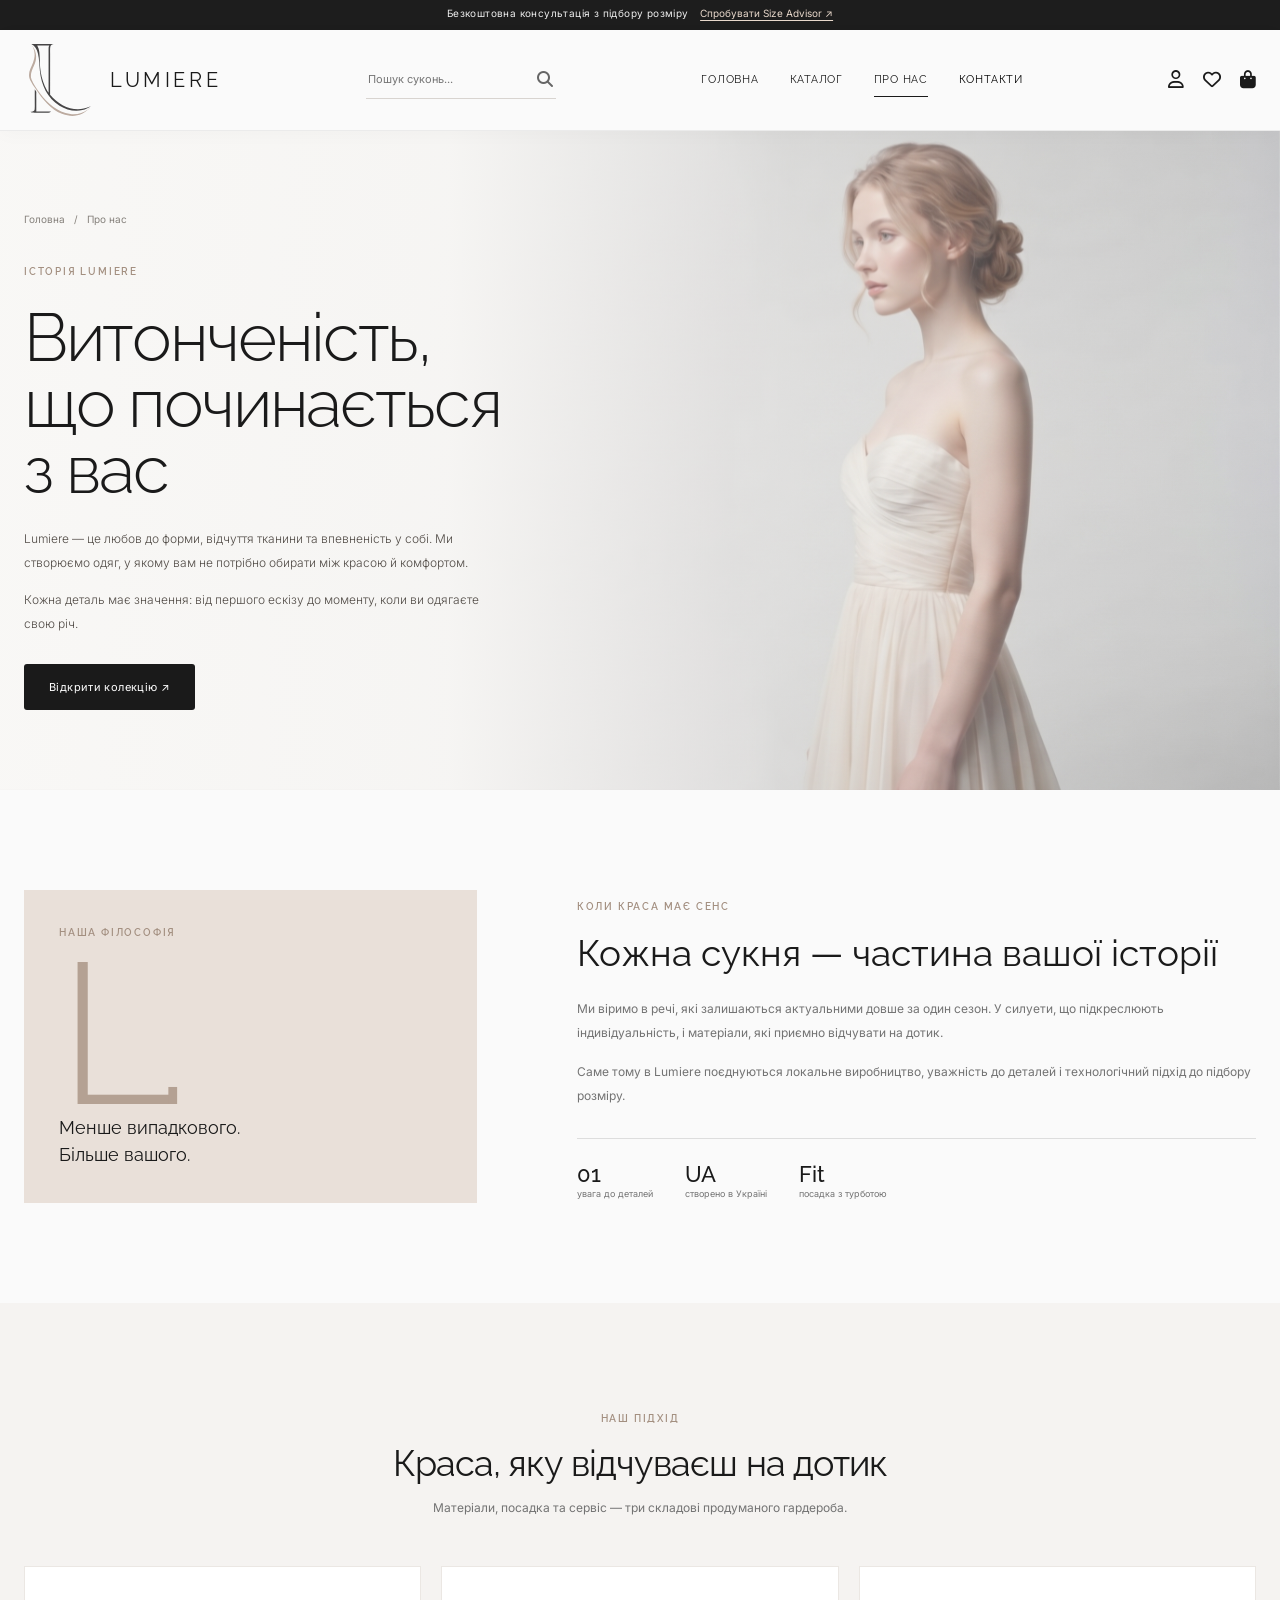
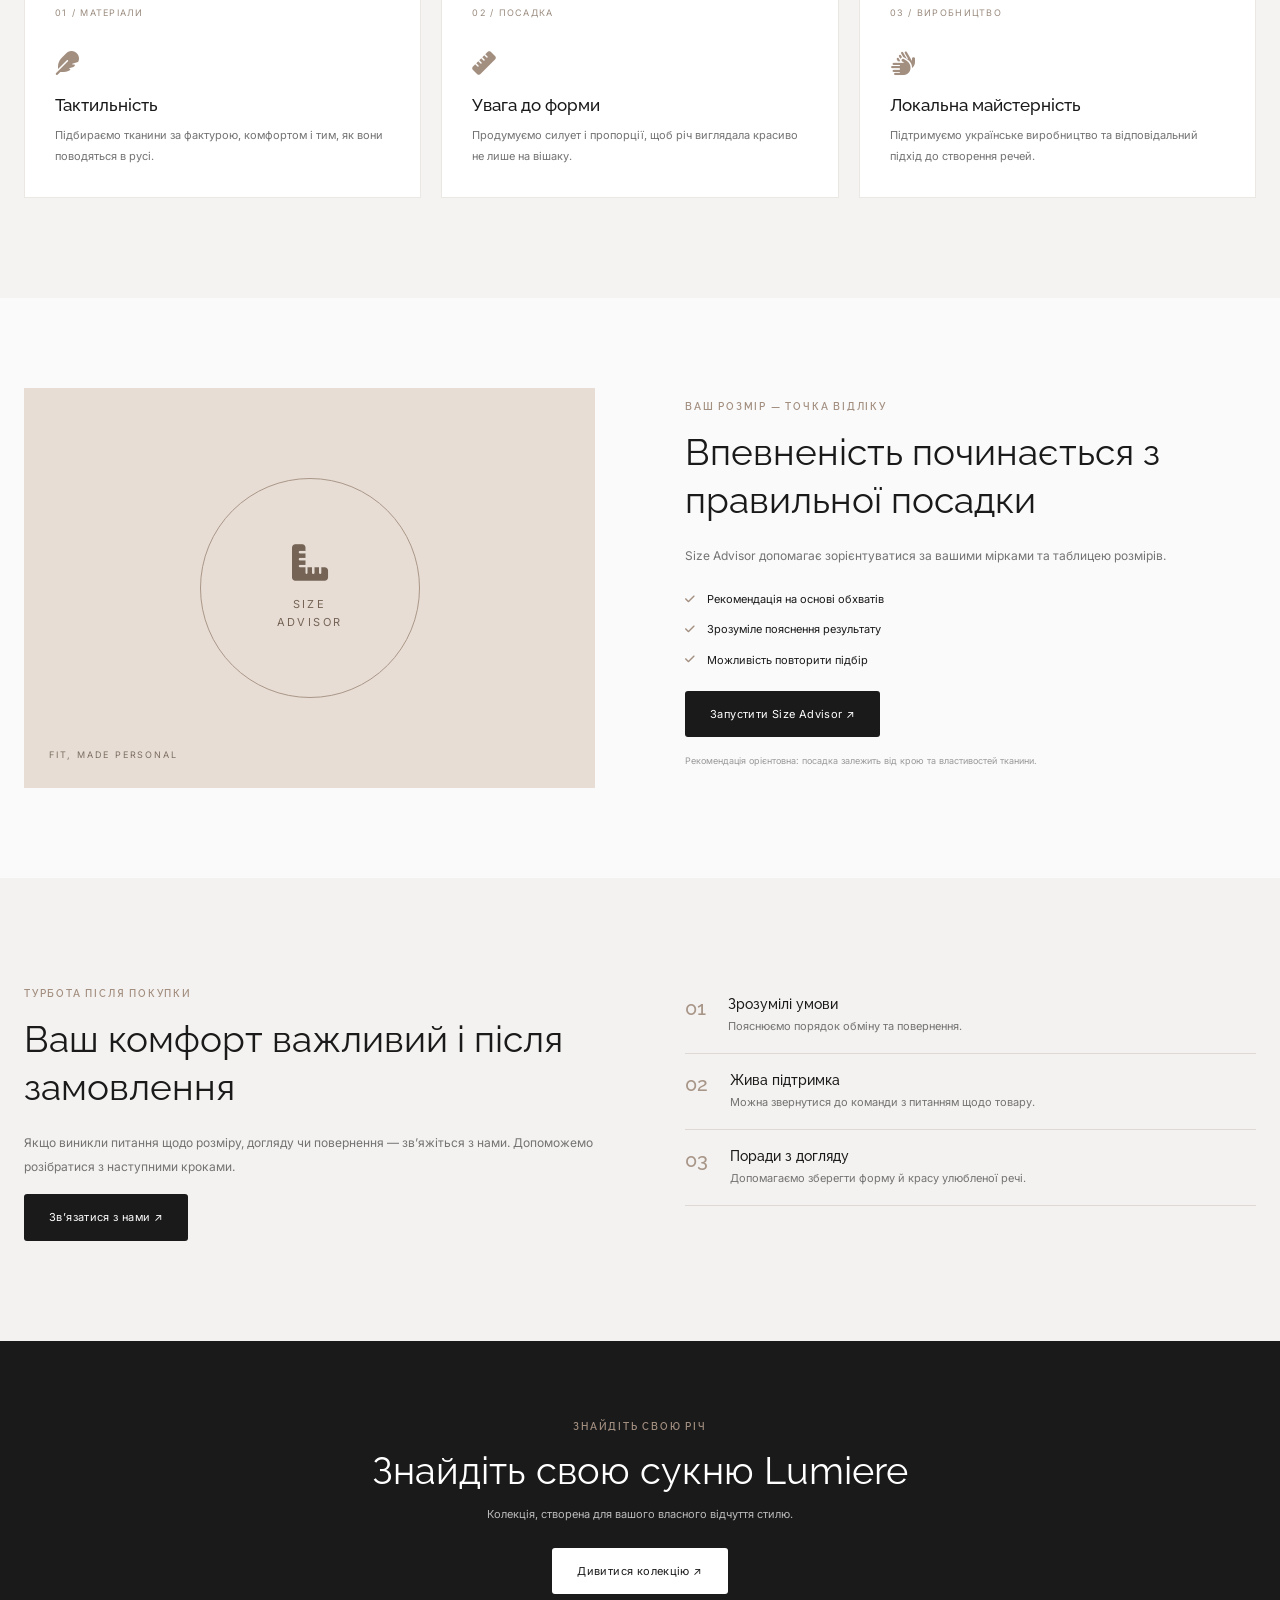
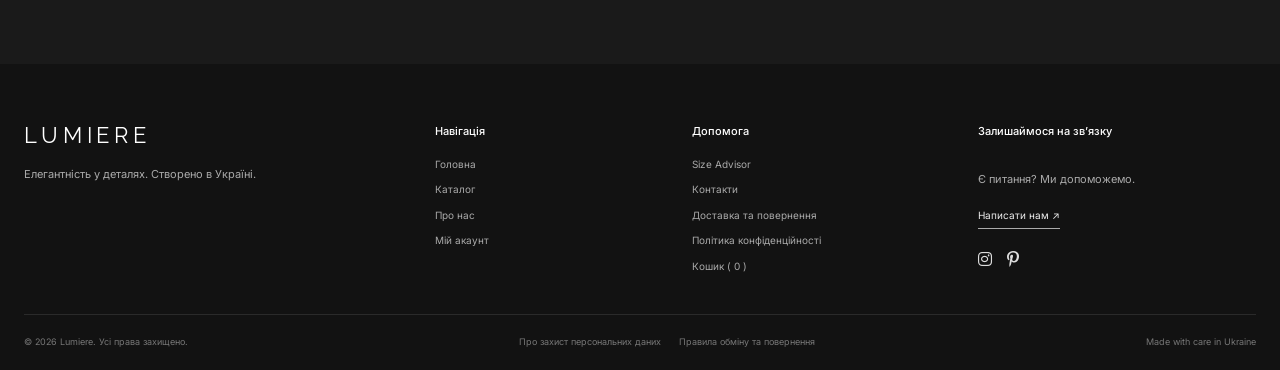
==== about.html @ 6ca43fa6 "feat: add Lumiere website structure and assets" ====
<!DOCTYPE html>

<html lang="uk">
<head>
<meta charset="utf-8"/>
<meta content="width=device-width, initial-scale=1" name="viewport"/>
<meta content="Lumiere — український бренд одягу з персональним підбором розміру" name="description"/>
<title>
   Про нас — Lumiere
  </title>
<link href="https://fonts.googleapis.com" rel="preconnect"/>
<link crossorigin="" href="https://fonts.gstatic.com" rel="preconnect"/>
<link href="https://fonts.googleapis.com/css2?family=Inter:wght@300;400;500;600&amp;family=Montserrat:wght@300;400&amp;family=Raleway:wght@300;400;500;600;700&amp;display=swap" media="print" onload="this.media='all'" rel="stylesheet"/><noscript><link href="https://fonts.googleapis.com/css2?family=Inter:wght@300;400;500;600&amp;family=Montserrat:wght@300;400&amp;family=Raleway:wght@300;400;500;600;700&amp;display=swap" rel="stylesheet"/></noscript>
<link href="https://cdnjs.cloudflare.com/ajax/libs/font-awesome/6.6.0/css/all.min.css" media="print" onload="this.media='all'" rel="stylesheet"/><noscript><link href="https://cdnjs.cloudflare.com/ajax/libs/font-awesome/6.6.0/css/all.min.css" rel="stylesheet"/></noscript>
<link href="css/style.css" rel="stylesheet"/>
<link href="css/tailwind-components.css" rel="stylesheet"/>
<script defer="" src="js/app.js">
</script>
</head>
<body>
<div class="announcement">
   Безкоштовна консультація з підбору розміру
   <button class="text-link" data-open="advisor">
    Спробувати Size Advisor ↗
   </button>
</div>
<header class="site-header">
<div class="header-container">
<button aria-expanded="false" aria-label="Відкрити меню" class="mobile-menu-toggle">
<i class="fa-solid fa-bars">
</i>
</button>
<a aria-label="Lumiere — головна" class="logo" href="index.html">
<img alt="Логотип Lumiere — літера L" class="logo-img" src="assets/icons/logo.svg"/>
<span class="logo-wordmark">
      LUMIERE
     </span>
</a>
<form class="header-search">
<input aria-label="Пошук товарів" id="site-search" placeholder="Пошук суконь..." type="search"/>
<button aria-label="Шукати">
<i class="fa-solid fa-magnifying-glass">
</i>
</button>
</form>
<nav class="main-nav">
<a class="nav-link" href="index.html">
      Головна
     </a>
<a class="nav-link" href="catalog.html">
      Каталог
     </a>
<a class="nav-link active" href="about.html">
      Про нас
     </a>
<button class="nav-link" data-open="contacts">
      Контакти
     </button>
</nav>
<div class="header-actions">
<a aria-label="Особистий кабінет" class="interactive-icon" href="account.html">
<i class="fa-regular fa-user">
</i>
</a>
<button aria-label="Обране" class="interactive-icon" data-open="favorites">
<i class="fa-regular fa-heart">
</i>
<span class="cart-badge favorites-badge is-hidden">
       0
      </span>
</button>
<button aria-label="Кошик" class="interactive-icon" data-open="cart">
<i class="fa-solid fa-bag-shopping">
</i>
<span class="cart-badge is-hidden" id="cart-badge">
       0
      </span>
</button>
</div>
</div>
</header>
<main>
<section class="about-hero">
<div class="container about-hero-grid">
<div class="about-hero-copy">
<div class="breadcrumbs">
<a href="index.html">
        Головна
       </a>
<span>
        /
       </span>
<span>
        Про нас
       </span>
</div>
<span class="section-tag">
       ІСТОРІЯ LUMIERE
      </span>
<h1>
       Витонченість,
       <br/>
       що починається
       <br/>
       з вас
      </h1>
<p>
       Lumiere — це любов до форми, відчуття тканини та впевненість у собі. Ми створюємо одяг, у якому вам не потрібно обирати між красою й комфортом.
      </p>
<p>
       Кожна деталь має значення: від першого ескізу до моменту, коли ви одягаєте свою річ.
      </p>
<a class="btn btn-dark" href="catalog.html">
       Відкрити колекцію ↗
      </a>
</div>
</div>
</section>
<section class="story-section section-pad">
<div class="container story-grid">
<div class="story-symbol">
<span class="section-tag">
       НАША ФІЛОСОФІЯ
      </span>
<div class="story-big-mark">
       L.
      </div>
<p>
       Менше випадкового.
       <br/>
       Більше вашого.
      </p>
</div>
<div class="story-copy">
<span class="section-tag">
       КОЛИ КРАСА МАЄ СЕНС
      </span>
<h2>
       Кожна сукня — частина вашої історії
      </h2>
<p>
       Ми віримо в речі, які залишаються актуальними довше за один сезон. У силуети, що підкреслюють індивідуальність, і матеріали, які приємно відчувати на дотик.
      </p>
<p>
       Саме тому в Lumiere поєднуються локальне виробництво, уважність до деталей і технологічний підхід до підбору розміру.
      </p>
<div class="story-stats">
<div>
<strong>
         01
        </strong>
<span>
         увага до деталей
        </span>
</div>
<div>
<strong>
         UA
        </strong>
<span>
         створено в Україні
        </span>
</div>
<div>
<strong>
         Fit
        </strong>
<span>
         посадка з турботою
        </span>
</div>
</div>
</div>
</div>
</section>
<section class="materials-section section-pad" id="materials">
<div class="container">
<div class="section-title-center">
<span class="section-tag">
       НАШ ПІДХІД
      </span>
<h2>
       Краса, яку відчуваєш на дотик
      </h2>
<p>
       Матеріали, посадка та сервіс — три складові продуманого гардероба.
      </p>
</div>
<div class="values-grid">
<article class="value-card">
<span class="value-index">
        01 / МАТЕРІАЛИ
       </span>
<i class="fa-solid fa-feather">
</i>
<h3>
        Тактильність
       </h3>
<p>
        Підбираємо тканини за фактурою, комфортом і тим, як вони поводяться в русі.
       </p>
</article>
<article class="value-card">
<span class="value-index">
        02 / ПОСАДКА
       </span>
<i class="fa-solid fa-ruler">
</i>
<h3>
        Увага до форми
       </h3>
<p>
        Продумуємо силует і пропорції, щоб річ виглядала красиво не лише на вішаку.
       </p>
</article>
<article class="value-card">
<span class="value-index">
        03 / ВИРОБНИЦТВО
       </span>
<i class="fa-solid fa-hands">
</i>
<h3>
        Локальна майстерність
       </h3>
<p>
        Підтримуємо українське виробництво та відповідальний підхід до створення речей.
       </p>
</article>
</div>
</div>
</section>
<section class="size-story-section">
<div class="container size-story-grid">
<div class="size-story-visual">
<div class="size-visual-circle">
<i class="fa-solid fa-ruler-combined">
</i>
<span>
        SIZE
        <br/>
        ADVISOR
       </span>
</div>
<span class="visual-caption">
       FIT, MADE PERSONAL
      </span>
</div>
<div class="size-story-copy">
<span class="section-tag">
       ВАШ РОЗМІР — ТОЧКА ВІДЛІКУ
      </span>
<h2>
       Впевненість починається з правильної посадки
      </h2>
<p>
       Size Advisor допомагає зорієнтуватися за вашими мірками та таблицею розмірів.
      </p>
<ul class="check-list">
<li>
<i class="fa-solid fa-check">
</i>
        Рекомендація на основі обхватів
       </li>
<li>
<i class="fa-solid fa-check">
</i>
        Зрозуміле пояснення результату
       </li>
<li>
<i class="fa-solid fa-check">
</i>
        Можливість повторити підбір
       </li>
</ul>
<button class="btn btn-dark" data-open="advisor">
       Запустити Size Advisor ↗
      </button>
<p class="fine-print">
       Рекомендація орієнтовна: посадка залежить від крою та властивостей тканини.
      </p>
</div>
</div>
</section>
<section class="care-section section-pad" id="care">
<div class="container care-grid">
<div>
<span class="section-tag">
       ТУРБОТА ПІСЛЯ ПОКУПКИ
      </span>
<h2>
       Ваш комфорт важливий і після замовлення
      </h2>
<p>
       Якщо виникли питання щодо розміру, догляду чи повернення — зв’яжіться з нами. Допоможемо розібратися з наступними кроками.
      </p>
<button class="btn btn-dark" data-open="contacts">
       Зв’язатися з нами ↗
      </button>
</div>
<div class="care-points">
<article>
<span>
        01
       </span>
<div>
<h3>
         Зрозумілі умови
        </h3>
<p>
         Пояснюємо порядок обміну та повернення.
        </p>
</div>
</article>
<article>
<span>
        02
       </span>
<div>
<h3>
         Жива підтримка
        </h3>
<p>
         Можна звернутися до команди з питанням щодо товару.
        </p>
</div>
</article>
<article>
<span>
        03
       </span>
<div>
<h3>
         Поради з догляду
        </h3>
<p>
         Допомагаємо зберегти форму й красу улюбленої речі.
        </p>
</div>
</article>
</div>
</div>
</section>
<section class="about-cta">
<div class="container">
<span class="section-tag">
      ЗНАЙДІТЬ СВОЮ РІЧ
     </span>
<h2>
      Знайдіть свою сукню Lumiere
     </h2>
<p>
      Колекція, створена для вашого власного відчуття стилю.
     </p>
<a class="btn btn-light" href="catalog.html">
      Дивитися колекцію ↗
     </a>
</div>
</section>
</main>
<footer class="site-footer">
<div class="container">
<div class="footer-main-row">
<div class="footer-brand">
<a class="footer-logo" href="index.html">
       LUMIERE
      </a>
<p>
       Елегантність у деталях. Створено в Україні.
      </p>
</div>
<div class="footer-links">
<h3>
       Навігація
      </h3>
<a href="index.html">
       Головна
      </a>
<a href="catalog.html">
       Каталог
      </a>
<a href="about.html">
       Про нас
      </a>
<a href="account.html">
       Мій акаунт
      </a>
</div>
<div class="footer-links">
<h3>
       Допомога
      </h3>
<button data-open="advisor">
       Size Advisor
      </button>
<button data-open="contacts">
       Контакти
      </button>
<a href="https://dp.dpss.gov.ua/news/osnovni-pravila-shchodo-obminu-tovaru-ta-povernennya-groshej" rel="noopener noreferrer" target="_blank">
       Доставка та повернення
      </a>
<a href="https://zakon.rada.gov.ua/laws/term/13397" rel="noopener noreferrer" target="_blank">Політика конфіденційності</a>
<button data-open="cart">
       Кошик (
       <span class="footer-cart-count">
        0
       </span>
       )
      </button>
</div>
<div class="footer-contact">
<h3>
       Залишаймося на зв’язку
      </h3>
<p>
       Є питання? Ми допоможемо.
      </p>
<button class="footer-contact-link" data-open="contacts">
       Написати нам ↗
      </button>
<div class="social-links">
<a aria-label="Instagram @vergenth (відкриється в новій вкладці)" href="https://www.instagram.com/vergenth/" rel="noopener noreferrer" target="_blank">
<i class="fa-brands fa-instagram">
</i>
</a>
<a aria-label="Відкрити Pinterest у новій вкладці" href="https://www.pinterest.com/" rel="noopener noreferrer" target="_blank">
<i class="fa-brands fa-pinterest-p">
</i>
</a>
</div>
</div>
</div>
<div class="footer-bottom">
<span>
      © 2026 Lumiere. Усі права захищено.
     </span>
<div>
<a href="https://zakon.rada.gov.ua/laws/term/13397" rel="noopener noreferrer" target="_blank">Про захист персональних даних</a>
<a href="https://dp.dpss.gov.ua/news/osnovni-pravila-shchodo-obminu-tovaru-ta-povernennya-groshej" rel="noopener noreferrer" target="_blank">Правила обміну та повернення</a>
</div>
<span>
      Made with care in Ukraine
     </span>
</div>
</div>
</footer>
<div id="app-modal-root">
</div>
<div aria-atomic="true" aria-live="polite" class="toast-region">
</div>
</body>
</html>
---- css/style.css ----
/* Lumiere — збережена нейтральна палітра та шрифти Inter / Raleway / Montserrat */
:root {
  --bg:#FAFAFA;
  --beige:#E6DCD3;
  --footer:#121212;
  --white:#fff;
  --ink:#1A1A1A;
  --muted:#737373;
  --accent:#A38F80;
  --border:#EAEAEA;
  --heading:'Raleway',sans-serif;
  --body:'Inter',sans-serif;
  --max:1240px;
  --radius:8px;
  --ease:all .32s cubic-bezier(.2,.7,.2,1);
  --shadow:0 18px 50px rgba(0,0,0,.07)
}

* {
  box-sizing:border-box;
  margin:0;
  padding:0
}
html {
  scroll-behavior:smooth;
  scroll-padding-top:120px
}
body {
  font-family:var(--body);
  background:var(--bg);
  color:var(--ink);
  line-height:1.65;
  -webkit-font-smoothing:antialiased;
  overflow-x:hidden
}
body.modal-open {
  overflow:hidden
}
img {
  max-width:100%;
  display:block
}
a {
  color:inherit;
  text-decoration:none;
  transition:var(--ease)
}
button,input,textarea,select {
  font:inherit
}
button {
  cursor:pointer
}
button:focus-visible,a:focus-visible,input:focus-visible,select:focus-visible {
  outline:2px solid var(--accent);
  outline-offset:3px
}
ul {
  list-style:none
}
.container {
  width:min(100% - 48px,var(--max));
  margin-inline:auto
}
.is-hidden {
  display:none!important
}
.sr-only {
  position:absolute;
  width:1px;
  height:1px;
  padding:0;
  margin:-1px;
  overflow:hidden;
  clip:rect(0,0,0,0);
  white-space:nowrap;
  border:0
}
.announcement {
  min-height:30px;
  background:#1d1d1d;
  color:#eee;
  text-align:center;
  padding:5px 16px;
  font-size:10px;
  letter-spacing:.04em
}
.text-link {
  border:0;
  background:none;
  color:inherit;
  text-decoration:underline;
  text-underline-offset:3px;
  font-size:inherit
}
.announcement .text-link {
  color:#e8d8cb;
  margin-left:8px
}
.site-header {
  position:sticky;
  top:0;
  z-index:1000;
  background:rgba(250,250,250,.96);
  backdrop-filter:blur(14px);
  border-bottom:1px solid rgba(0,0,0,.06);
  box-shadow:0 4px 18px rgba(0,0,0,.025)
}
.header-container {
  width:min(100% - 48px,var(--max));
  min-height:100px;
  margin:auto;
  display:flex;
  align-items:center;
  justify-content:space-between;
  gap:24px
}
.logo {
  display:flex;
  align-items:center;
  gap:9px;
  flex-shrink:0
}
.logo-img {
  width:auto;
  height:68px;
  max-width:100px;
  object-fit:contain
}
.logo-wordmark {
  font:500 20px/1 var(--heading);
  letter-spacing:.22em
}
.header-search {
  position:relative;
  display:flex;
  align-items:center;
  width:190px;
  border-bottom:1px solid #d8d4d0
}
.header-search input {
  width:100%;
  border:0;
  background:transparent;
  padding:9px 28px 9px 2px;
  font-size:11px;
  outline:none
}
.header-search button {
  position:absolute;
  right:3px;
  border:0;
  background:none;
  color:#666
}
.main-nav {
  display:flex;
  align-items:center;
  gap:clamp(15px,2.4vw,34px)
}
.nav-link {
  position:relative;
  background:none;
  border:0;
  font-size:11px;
  letter-spacing:.07em;
  text-transform:uppercase;
  white-space:nowrap
}
.nav-link:after {
  content:'';
  position:absolute;
  left:0;
  bottom:-8px;
  width:0;
  height:1px;
  background:var(--ink);
  transition:var(--ease)
}
.nav-link:hover:after,.nav-link.active:after {
  width:100%
}
.header-actions {
  display:flex;
  align-items:center;
  gap:19px
}
.interactive-icon {
  position:relative;
  border:0;
  background:none;
  color:var(--ink);
  font-size:18px;
  transition:var(--ease)
}
.interactive-icon:hover {
  transform:translateY(-2px);
  color:var(--accent)
}
.active-icon {
  color:var(--accent)
}
.cart-badge {
  position:absolute;
  top:-8px;
  right:-10px;
  width:17px;
  height:17px;
  border-radius:50%;
  background:var(--accent);
  color:white;
  display:grid;
  place-items:center;
  font-size:9px;
  font-weight:600
}
.mobile-menu-toggle {
  display:none;
  border:0;
  background:none;
  font-size:20px
}
.btn {
  min-height:46px;
  display:inline-flex;
  align-items:center;
  justify-content:center;
  gap:14px;
  padding:13px 24px;
  border:1px solid transparent;
  border-radius:3px;
  font-size:11px;
  letter-spacing:.035em;
  transition:var(--ease)
}
.btn-dark {
  background:var(--ink);
  color:#fff
}
.btn-dark:hover {
  background:#393330;
  transform:translateY(-2px);
  box-shadow:0 8px 22px #00000016
}
.btn-outline {
  border-color:#aaa;
  background:transparent
}
.btn-outline:hover {
  background:var(--ink);
  color:white;
  border-color:var(--ink)
}
.btn-light {
  background:#fff;
  color:var(--ink)
}
.btn-quiet {
  background:transparent;
  border-color:transparent;
  text-decoration:underline;
  text-underline-offset:5px;
  padding-inline:10px
}
.btn-block {
  width:100%;
  margin-top:14px
}
.section-pad {
  padding:100px 0
}
.section-tag {
  display:inline-block;
  color:var(--accent);
  font-size:10px;
  font-weight:600;
  letter-spacing:.18em;
  text-transform:uppercase;
  margin-bottom:13px
}
.eyebrow {
  font-size:10px;
  letter-spacing:.22em;
  color:#806f62
}
.hero-section {
  position:relative;
  min-height:630px;
  display:flex;
  align-items:center;
  background:#e9e4df url('../assets/images/hero-model.jpg') right center/cover no-repeat
}
.hero-section:before {
  content:'';
  position:absolute;
  inset:0;
  background:linear-gradient(90deg,rgba(250,250,250,.97) 0%,rgba(250,250,250,.83) 34%,rgba(250,250,250,.15) 68%,transparent 100%)
}
.hero-container {
  position:relative;
  display:flex;
  align-items:center;
  min-height:630px
}
.hero-content {
  max-width:560px;
  padding:64px 0
}
.hero-title {
  font:300 clamp(38px,4.2vw,58px)/1.12 var(--heading);
  letter-spacing:-.035em;
  margin:18px 0 23px
}
.hero-desc {
  max-width:440px;
  color:#696969;
  font-size:13px;
  line-height:1.9;
  margin-bottom:30px
}
.hero-actions {
  display:flex;
  align-items:center;
  gap:14px;
  flex-wrap:wrap
}
.hero-note {
  display:flex;
  align-items:center;
  gap:12px;
  margin-top:55px;
  color:#777;
  font-size:9px;
  letter-spacing:.1em;
  text-transform:uppercase
}
.note-line {
  width:38px;
  height:1px;
  background:var(--accent)
}
.hero-pagination {
  position:absolute;
  right:28px;
  bottom:35px;
  display:flex;
  gap:9px
}
.hero-dot {
  width:7px;
  height:7px;
  border:0;
  border-radius:100%;
  background:#a6a09b
}
.hero-dot.is-active {
  width:25px;
  border-radius:8px;
  background:var(--ink)
}
.advisor-banner {
  padding:34px 0;
  background:var(--beige)
}
.advisor-container {
  display:flex;
  align-items:center;
  justify-content:space-between;
  gap:25px
}
.advisor-mark {
  display:flex;
  align-items:center;
  gap:22px
}
.advisor-mark-icon {
  width:56px;
  height:56px;
  border:1px solid #b6a79b;
  border-radius:50%;
  display:grid;
  place-items:center;
  font-size:20px
}
.advisor-mark h2 {
  font:500 24px var(--heading);
  margin-bottom:4px
}
.advisor-mark p {
  font-size:12px;
  color:#68615b
}
.section-title-center {
  text-align:center;
  margin:0 auto 48px;
  max-width:620px
}
.section-title-center h2,.catalog-header h2 {
  font:400 clamp(27px,3vw,36px)/1.25 var(--heading);
  letter-spacing:-.025em
}
.section-title-center p,.catalog-header p {
  color:var(--muted);
  font-size:12px;
  margin-top:12px
}
.features-section {
  padding-top:105px
}
.features-grid {
  display:grid;
  grid-template-columns:repeat(4,1fr);
  gap:20px
}
.feature-card {
  position:relative;
  min-height:290px;
  padding:35px 25px 28px;
  text-align:center;
  background:#fff;
  border:1px solid #f0eeec;
  transition:var(--ease);
  overflow:hidden
}
.feature-card:before {
  content:'';
  position:absolute;
  inset:auto 0 0;
  height:3px;
  background:var(--accent);
  transform:scaleX(0);
  transform-origin:left;
  transition:var(--ease)
}
.feature-card:hover,.feature-card:focus-within,.feature-card:focus {
  transform:translateY(-8px);
  box-shadow:var(--shadow);
  border-color:#e4d9d0
}
.feature-card:hover:before,.feature-card:focus:before {
  transform:scaleX(1)
}
.feature-number {
  position:absolute;
  top:15px;
  right:17px;
  font-size:9px;
  letter-spacing:.1em;
  color:#b7aaa0
}
.feature-icon {
  width:60px;
  height:60px;
  margin:0 auto 20px;
  display:grid;
  place-items:center
}
.feature-icon img {
  max-height:55px;
  max-width:55px;
  object-fit:contain;
  filter:grayscale(1);
  transition:var(--ease)
}
.feature-card:hover .feature-icon img {
  filter:none;
  transform:scale(1.12) rotate(-4deg)
}
.feature-card h3 {
  font:600 14px var(--heading);
  margin-bottom:11px
}
.feature-card p {
  font-size:11px;
  line-height:1.8;
  color:var(--muted);
  min-height:60px
}
.feature-more {
  display:inline-block;
  margin-top:14px;
  background:none;
  border:0;
  color:#8c7869;
  font-size:10px;
  font-weight:600;
  text-decoration:underline;
  text-underline-offset:4px
}
.catalog-section {
  padding-top:65px
}
.catalog-header {
  display:flex;
  align-items:flex-end;
  justify-content:space-between;
  gap:25px;
  margin-bottom:32px
}
.link-more {
  font-size:11px;
  border-bottom:1px solid;
  padding-bottom:5px;
  white-space:nowrap
}
.products-grid {
  display:grid;
  grid-template-columns:repeat(3,minmax(0,1fr));
  gap:30px
}
.product-card {
  min-width:0;
  transition:var(--ease)
}
.product-card:hover {
  transform:translateY(-4px)
}
.product-image-box {
  position:relative;
  overflow:hidden;
  aspect-ratio:3/4;
  background:#efeeec;
  margin-bottom:16px
}
.product-image-box>img {
  width:100%;
  height:100%;
  object-fit:cover;
  transition:transform .7s cubic-bezier(.2,.7,.2,1)
}
.product-card:hover .product-image-box>img {
  transform:scale(1.045)
}
.product-label {
  position:absolute;
  left:13px;
  top:13px;
  background:#fff;
  padding:6px 9px;
  font-size:8px;
  letter-spacing:.08em;
  text-transform:uppercase
}
.product-label-light {
  background:var(--beige)
}
.favorite-toggle {
  position:absolute;
  right:12px;
  top:12px;
  width:34px;
  height:34px;
  border:0;
  border-radius:50%;
  background:#ffffffdc;
  display:grid;
  place-items:center;
  font-size:14px;
  transition:var(--ease)
}
.favorite-toggle:hover,.favorite-toggle.is-favorite {
  background:var(--ink);
  color:white
}
.quick-view {
  position:absolute;
  bottom:12px;
  left:12px;
  right:12px;
  border:0;
  background:#ffffffeb;
  padding:12px;
  font-size:10px;
  letter-spacing:.05em;
  opacity:0;
  transform:translateY(8px);
  transition:var(--ease)
}
.product-card:hover .quick-view,.quick-view:focus {
  opacity:1;
  transform:none
}
.product-title-row {
  display:flex;
  justify-content:space-between;
  align-items:baseline;
  gap:10px
}
.product-title-row h3 {
  font:500 12px var(--heading);
  text-transform:uppercase
}
.price {
  font-size:12px;
  font-weight:600;
  white-space:nowrap
}
.product-subtitle {
  font-size:10px;
  color:#8a8581;
  margin-top:4px
}
.product-footer {
  margin-top:14px;
  padding-top:13px;
  border-top:1px solid var(--border)
}
.btn-text-buy {
  width:100%;
  padding:11px 12px;
  border:1px solid var(--ink);
  background:var(--ink);
  color:white;
  font-size:10px;
  transition:var(--ease)
}
.btn-text-buy:hover {
  background:transparent;
  color:var(--ink)
}
.quote-section {
  background:#e8e0d9;
  padding:70px 0;
  text-align:center
}
.quote-inner {
  max-width:780px
}
.quote-mark {
  font:80px/0.8 Georgia;
  color:#b6a396
}
.quote-inner blockquote {
  font:400 clamp(24px,3vw,36px)/1.4 var(--heading);
  margin:20px auto
}
.quote-credit {
  font-size:9px;
  letter-spacing:.2em;
  color:#76695f
}
.reviews-section {
  background:#f7f6f4
}
.reviews-grid {
  display:grid;
  grid-template-columns:repeat(3,1fr);
  gap:22px
}
.review-card {
  background:#fff;
  padding:30px 26px;
  border:1px solid #efedeb;
  transition:var(--ease)
}
.review-card:hover {
  transform:translateY(-5px);
  box-shadow:var(--shadow)
}
.stars {
  color:var(--accent);
  letter-spacing:3px;
  font-size:13px;
  margin-bottom:18px
}
.review-card>p {
  font-size:12px;
  line-height:1.9;
  min-height:68px;
  margin-bottom:22px
}
.review-author {
  display:flex;
  align-items:center;
  gap:12px
}
.avatar-placeholder {
  width:38px;
  height:38px;
  display:grid;
  place-items:center;
  border-radius:50%;
  background:#eae3dd;
  font-size:10px
}
.review-author h3 {
  font:600 11px var(--heading)
}
.review-author span {
  font-size:9px;
  color:var(--muted)
}
.newsletter-section {
  padding:60px 0;
  background:#e7ddd4
}
.newsletter-inner {
  display:flex;
  justify-content:space-between;
  align-items:center;
  gap:35px
}
.newsletter-inner h2 {
  font:400 27px var(--heading)
}
.newsletter-inner p {
  font-size:11px;
  color:#6f6761;
  margin-top:8px
}
.subscribe-form {
  display:flex;
  gap:8px;
  width:min(100%,440px)
}
.subscribe-form input {
  min-width:0;
  flex:1;
  padding:13px 14px;
  border:1px solid #c9bcb1;
  background:#f8f4f0;
  font-size:11px
}
.site-footer {
  background:var(--footer);
  color:#fff;
  padding:58px 0 20px
}
.footer-main-row {
  display:grid;
  grid-template-columns:1.35fr .8fr .9fr 1fr;
  gap:35px;
  padding-bottom:40px;
  border-bottom:1px solid #ffffff1a
}
.footer-logo {
  font:400 22px var(--heading);
  letter-spacing:.22em
}
.footer-brand p,.footer-contact p {
  font-size:11px;
  color:#aaa;
  margin-top:14px;
  max-width:240px
}
.footer-links,.footer-contact {
  display:flex;
  flex-direction:column;
  align-items:flex-start;
  gap:9px
}
.footer-links h3,.footer-contact h3 {
  font-size:11px;
  font-weight:500;
  margin-bottom:6px
}
.footer-links a,.footer-links button {
  font-size:10px;
  color:#aaa;
  background:none;
  border:0;
  text-align:left
}
.footer-links a:hover,.footer-links button:hover,.footer-bottom a:hover {
  color:white
}
.footer-contact-link {
  margin-top:10px;
  border:0;
  border-bottom:1px solid #aaa;
  background:none;
  color:#eee;
  padding-bottom:5px;
  font-size:10px
}
.social-links {
  display:flex;
  gap:15px;
  margin-top:8px
}
.social-links a {
  color:#ddd
}
.footer-bottom {
  display:flex;
  justify-content:space-between;
  gap:20px;
  align-items:center;
  padding-top:20px;
  color:#777;
  font-size:9px
}
.footer-bottom div {
  display:flex;
  gap:18px
}
.page-hero {
  padding:65px 0 72px;
  background:#f0ece8
}
.breadcrumbs {
  display:flex;
  gap:9px;
  align-items:center;
  color:#85807b;
  font-size:10px;
  margin-bottom:28px
}
.breadcrumbs a:hover {
  color:var(--ink)
}
.page-hero h1 {
  font:400 clamp(36px,4vw,50px) var(--heading);
  margin-top:10px
}
.page-hero p {
  font-size:12px;
  color:var(--muted);
  margin-top:12px
}
.catalog-page-section {
  padding:50px 0 100px
}
.catalog-layout {
  display:grid;
  grid-template-columns:210px minmax(0,1fr);
  gap:42px
}
.filters-panel {
  align-self:start;
  position:sticky;
  top:125px;
  border:1px solid var(--border);
  padding:22px 18px;
  background:#fff
}
.filters-heading {
  display:flex;
  justify-content:space-between;
  align-items:center;
  padding-bottom:18px;
  border-bottom:1px solid var(--border)
}
.filters-heading h2 {
  font:500 17px var(--heading)
}
.filters-heading .text-link {
  font-size:9px
}
.filter-group {
  padding:19px 0;
  border-bottom:1px solid var(--border)
}
.filter-group:last-child {
  border-bottom:0
}
.filter-group h3 {
  font-size:11px;
  font-weight:600;
  margin-bottom:13px
}
.filter-group>label:not(.range-label) {
  display:flex;
  gap:9px;
  align-items:center;
  font-size:10px;
  color:#555;
  margin:9px 0
}
.filter-group input[type=checkbox] {
  accent-color:var(--ink)
}
.filter-size-list {
  display:flex;
  flex-wrap:wrap;
  gap:6px
}
.filter-size-list label input {
  position:absolute;
  opacity:0
}
.filter-size-list label span {
  display:grid;
  place-items:center;
  width:32px;
  height:32px;
  border:1px solid #ddd;
  font-size:10px;
  cursor:pointer
}
.filter-size-list label input:checked+span {
  background:var(--ink);
  color:white;
  border-color:var(--ink)
}
.filter-group .text-link {
  display:block;
  margin-top:12px;
  font-size:9px;
  color:#8c7869;
  text-align:left
}
.range-label {
  display:flex;
  justify-content:space-between;
  font-size:10px;
  margin-bottom:10px
}
.range-label strong {
  font-weight:600
}
.filter-group input[type=range] {
  width:100%;
  accent-color:var(--ink)
}
.color-filters {
  display:flex;
  gap:12px
}
.color-filters input {
  position:absolute;
  opacity:0
}
.swatch {
  display:block;
  width:24px;
  height:24px;
  border-radius:50%;
  border:1px solid #ddd;
  cursor:pointer;
  outline:2px solid transparent;
  outline-offset:3px
}
.color-filters input:checked+.swatch {
  outline-color:var(--accent)
}
.swatch-black {
  background:#171717
}
.swatch-cream {
  background:#eee5d9
}
.swatch-brown {
  background:#57382b
}
.catalog-results-top {
  display:flex;
  align-items:center;
  justify-content:space-between;
  gap:20px;
  margin-bottom:23px
}
.results-count {
  font:500 18px var(--heading)
}
.catalog-results-top p {
  font-size:10px;
  color:var(--muted)
}
.sort-control {
  display:flex;
  align-items:center;
  gap:10px;
  font-size:10px
}
.sort-control select {
  padding:9px 11px;
  border:1px solid #ddd;
  background:white;
  font-size:10px
}
.catalog-products {
  grid-template-columns:repeat(3,minmax(0,1fr));
  gap:30px 20px
}
.empty-state {
  text-align:center;
  padding:80px 20px
}
.empty-state>i {
  font-size:32px;
  color:var(--accent)
}
.empty-state h3 {
  font:500 21px var(--heading);
  margin:15px 0 8px
}
.empty-state p {
  font-size:12px;
  color:var(--muted);
  margin-bottom:20px
}
.about-hero {
  padding:45px 0 75px;
  background:#f4f2f0
}
.about-hero-grid {
  display:grid;
  grid-template-columns:1fr .9fr;
  align-items:center;
  gap:70px
}
.about-hero-copy {
  padding:15px 0 20px
}
.about-hero-copy h1 {
  font:400 clamp(39px,4.2vw,57px)/1.13 var(--heading);
  letter-spacing:-.035em;
  margin:12px 0 24px
}
.about-hero-copy p {
  font-size:12px;
  line-height:2;
  color:#6d6a67;
  margin-bottom:13px;
  max-width:480px
}
.about-hero-copy .btn {
  margin-top:15px
}
.about-hero-image {
  height:500px;
  background:#e5e1dd;
  overflow:hidden
}
.about-hero-image img {
  width:100%;
  height:100%;
  object-fit:cover;
  object-position:center 30%
}
.story-grid {
  display:grid;
  grid-template-columns:.8fr 1.2fr;
  gap:100px;
  align-items:center
}
.story-symbol {
  min-height:300px;
  background:#e9e0d9;
  padding:35px;
  display:flex;
  flex-direction:column;
  justify-content:space-between
}
.story-big-mark {
  font:200px/.8 var(--heading);
  font-weight:300;
  color:#b4a193;
  letter-spacing:-.1em
}
.story-symbol p {
  font:18px/1.5 var(--heading)
}
.story-copy h2,.size-story-copy h2,.care-grid h2 {
  font:400 clamp(27px,3vw,37px)/1.3 var(--heading);
  margin-bottom:20px
}
.story-copy>p,.size-story-copy>p,.care-grid>div>p {
  font-size:12px;
  line-height:2;
  color:var(--muted);
  margin-bottom:15px
}
.story-stats {
  display:flex;
  gap:32px;
  margin-top:30px;
  padding-top:22px;
  border-top:1px solid #ddd
}
.story-stats div {
  display:flex;
  flex-direction:column
}
.story-stats strong {
  font:500 22px var(--heading)
}
.story-stats span {
  font-size:9px;
  color:var(--muted)
}
.materials-section {
  background:#f5f3f1
}
.values-grid {
  display:grid;
  grid-template-columns:repeat(3,1fr);
  gap:20px
}
.value-card {
  background:white;
  border:1px solid #ebe7e3;
  padding:30px;
  transition:var(--ease)
}
.value-card:hover {
  transform:translateY(-5px);
  box-shadow:var(--shadow)
}
.value-index {
  font-size:9px;
  letter-spacing:.14em;
  color:#9a8b7f
}
.value-card>i {
  display:block;
  font-size:24px;
  color:var(--accent);
  margin:28px 0 20px
}
.value-card h3 {
  font:500 17px var(--heading);
  margin-bottom:10px
}
.value-card p {
  font-size:11px;
  color:var(--muted);
  line-height:1.9
}
.size-story-section {
  padding:90px 0
}
.size-story-grid {
  display:grid;
  grid-template-columns:1fr 1fr;
  align-items:center;
  gap:90px
}
.size-story-visual {
  min-height:400px;
  background:#e7ddd4;
  display:grid;
  place-items:center;
  position:relative
}
.size-visual-circle {
  width:220px;
  height:220px;
  border:1px solid #aa9788;
  border-radius:50%;
  display:flex;
  flex-direction:column;
  align-items:center;
  justify-content:center;
  gap:14px;
  color:#756456
}
.size-visual-circle i {
  font-size:36px
}
.size-visual-circle span {
  font-size:11px;
  letter-spacing:.22em;
  text-align:center
}
.visual-caption {
  position:absolute;
  bottom:25px;
  left:25px;
  font-size:9px;
  letter-spacing:.2em;
  color:#7c6e62
}
.check-list {
  margin:22px 0
}
.check-list li {
  display:flex;
  gap:12px;
  align-items:center;
  margin:12px 0;
  font-size:11px
}
.check-list i {
  color:var(--accent)
}
.fine-print {
  font-size:9px!important;
  color:#999!important;
  margin-top:15px
}
.care-section {
  background:#f4f2f0
}
.care-grid {
  display:grid;
  grid-template-columns:1fr 1fr;
  gap:90px
}
.care-points article {
  display:flex;
  gap:22px;
  padding:18px 0;
  border-bottom:1px solid #ded9d4
}
.care-points article>span {
  font:500 20px var(--heading);
  color:#a79587
}
.care-points h3 {
  font:500 14px var(--heading);
  margin-bottom:5px
}
.care-points p {
  font-size:11px;
  color:var(--muted)
}
.about-cta {
  background:#1a1a1a;
  color:white;
  padding:70px 0;
  text-align:center
}
.about-cta h2 {
  font:400 clamp(28px,3vw,38px) var(--heading)
}
.about-cta p {
  font-size:11px;
  color:#bbb;
  margin:12px 0 25px
}
.account-page {
  padding:55px 0 80px;
  background:#f4f1ee
}
.account-layout {
  display:grid;
  grid-template-columns:1fr .8fr;
  gap:80px;
  align-items:center;
  max-width:1050px
}
.account-intro h1 {
  font:400 clamp(36px,4vw,50px)/1.2 var(--heading);
  margin:12px 0 20px;
  max-width:490px
}
.account-intro>p {
  font-size:12px;
  line-height:1.9;
  color:var(--muted);
  max-width:470px
}
.account-benefits {
  display:grid;
  gap:17px;
  margin-top:32px
}
.account-benefits div {
  display:flex;
  align-items:center;
  gap:14px;
  font-size:11px
}
.account-benefits i {
  width:35px;
  height:35px;
  display:grid;
  place-items:center;
  border:1px solid #d4c9c0;
  border-radius:50%;
  color:#8b7667
}
.account-side-note {
  margin-top:38px;
  padding:18px 22px;
  border-left:2px solid var(--accent);
  max-width:330px
}
.account-side-note span {
  font:40px/1 Georgia;
  color:#b7a394
}
.account-side-note p {
  font:17px var(--heading)
}
.account-card {
  background:white;
  padding:34px 38px;
  box-shadow:0 12px 45px #00000008
}
.account-tabs {
  display:flex;
  border-bottom:1px solid var(--border);
  gap:25px;
  margin-bottom:28px
}
.account-tab {
  padding:0 0 13px;
  background:none;
  border:0;
  color:#888;
  font-size:11px;
  position:relative
}
.account-tab.is-active {
  color:var(--ink);
  font-weight:600
}
.account-tab.is-active:after {
  content:'';
  position:absolute;
  bottom:-1px;
  left:0;
  right:0;
  height:2px;
  background:var(--accent)
}
.account-form h2,.account-success h2 {
  font:500 25px var(--heading)
}
.account-form>p:not(.form-disclaimer) {
  font-size:11px;
  color:var(--muted);
  margin:6px 0 22px
}
.account-form>label:not(.checkbox-label) {
  display:block;
  font-size:10px;
  margin:15px 0 7px
}
.account-form input:not([type=checkbox]) {
  width:100%;
  padding:12px;
  border:1px solid #dedbd8;
  background:#fcfbfa;
  font-size:11px
}
.password-field {
  position:relative
}
.password-field input {
  padding-right:42px!important
}
.toggle-password {
  position:absolute;
  right:12px;
  top:50%;
  transform:translateY(-50%);
  border:0;
  background:none;
  color:#777
}
.form-between {
  display:flex;
  justify-content:space-between;
  align-items:center;
  gap:12px;
  margin-top:16px
}
.checkbox-label {
  display:flex;
  align-items:flex-start;
  gap:7px;
  font-size:9px;
  color:#777
}
.checkbox-label input {
  accent-color:var(--ink);
  margin-top:2px
}
.form-between .text-link {
  font-size:9px;
  white-space:nowrap
}
.terms-check {
  margin-top:18px
}
.form-disclaimer {
  font-size:9px;
  color:#999;
  line-height:1.6;
  margin-top:16px
}
.account-success {
  text-align:center;
  padding:30px 0
}
.account-success>i {
  font-size:40px;
  color:#8b9a81;
  margin-bottom:15px
}
.account-success p {
  font-size:11px;
  color:var(--muted);
  margin:10px 0 20px
}
.account-bottom {
  text-align:center;
  padding:55px 0
}
.account-bottom h2 {
  font:400 28px var(--heading)
}
.account-bottom p {
  font-size:11px;
  color:var(--muted);
  margin:10px 0 20px
}

/* Модальні вікна та взаємодія */
.modal-overlay {
  position:fixed;
  inset:0;
  background:#0009;
  backdrop-filter:blur(4px);
  z-index:3000;
  display:flex;
  justify-content:flex-end;
  opacity:0;
  visibility:hidden;
  transition:var(--ease)
}
.modal-overlay.is-open {
  opacity:1;
  visibility:visible
}
.modal-panel {
  background:#faf9f7;
  width:min(500px,100%);
  height:100%;
  overflow:auto;
  padding:28px;
  transform:translateX(30px);
  transition:var(--ease)
}
.modal-overlay.is-open .modal-panel {
  transform:none
}
.modal-panel.center-panel {
  width:min(600px,calc(100% - 28px));
  height:auto;
  max-height:90vh;
  margin:auto;
  border-radius:5px;
  padding:30px;
  transform:translateY(15px)
}
.modal-overlay.is-open .center-panel {
  transform:none
}
.modal-head {
  display:flex;
  align-items:flex-start;
  justify-content:space-between;
  gap:18px;
  padding-bottom:20px;
  border-bottom:1px solid var(--border);
  margin-bottom:22px
}
.modal-head h2 {
  font:400 25px var(--heading)
}
.modal-close {
  width:34px;
  height:34px;
  border:1px solid #ddd;
  border-radius:50%;
  background:transparent;
  font-size:20px;
  flex-shrink:0
}
.modal-close:hover {
  background:var(--ink);
  color:white
}
.modal-muted {
  font-size:11px;
  color:var(--muted);
  margin:-8px 0 20px
}
.modal-form label {
  display:block;
  font-size:10px;
  margin:13px 0 6px
}
.modal-form input,.modal-form textarea,.modal-form select {
  width:100%;
  padding:12px;
  border:1px solid #ddd;
  background:#fff;
  font-size:12px
}
.modal-form textarea {
  min-height:100px;
  resize:vertical
}
.measurement-grid {
  display:grid;
  grid-template-columns:repeat(3,1fr);
  gap:12px
}
.measurement-grid label {
  font-size:10px
}
.measurement-grid input {
  margin-top:6px
}
.advisor-result {
  background:#eee6df;
  padding:18px;
  margin-top:18px
}
.advisor-result h3 {
  font:500 19px var(--heading);
  margin-bottom:6px
}
.advisor-result p {
  font-size:11px;
  line-height:1.7
}
.size-options {
  display:flex;
  gap:8px;
  flex-wrap:wrap;
  margin:15px 0
}
.size-option {
  width:42px;
  height:42px;
  background:white;
  border:1px solid #d9d4cf;
  font-size:11px
}
.size-option.is-selected {
  background:var(--ink);
  color:white;
  border-color:var(--ink)
}
.size-help {
  font-size:10px;
  color:var(--muted);
  margin-top:10px
}
.cart-item {
  display:grid;
  grid-template-columns:80px 1fr;
  gap:14px;
  padding:16px 0;
  border-bottom:1px solid var(--border)
}
.cart-item img {
  width:80px;
  height:105px;
  object-fit:cover;
  background:#eee
}
.cart-item h3 {
  font:500 12px var(--heading);
  margin-bottom:4px
}
.cart-item p {
  font-size:10px;
  color:var(--muted)
}
.cart-item-controls {
  display:flex;
  align-items:center;
  justify-content:space-between;
  margin-top:14px;
  gap:10px
}
.qty-control {
  display:flex;
  align-items:center;
  gap:12px;
  border:1px solid #ddd;
  padding:4px 8px
}
.qty-control button {
  border:0;
  background:none;
  width:20px
}
.remove-item {
  border:0;
  background:none;
  color:#999;
  font-size:10px;
  text-decoration:underline
}
.cart-summary {
  padding-top:20px
}
.summary-line {
  display:flex;
  justify-content:space-between;
  font-size:11px;
  margin:10px 0
}
.summary-line.total {
  font-size:16px;
  font-weight:600;
  padding-top:15px;
  border-top:1px solid #ddd
}
.empty-cart {
  text-align:center;
  padding:50px 15px
}
.empty-cart i {
  font-size:35px;
  color:#b7a394
}
.empty-cart h3 {
  font:500 20px var(--heading);
  margin:15px 0 8px
}
.empty-cart p {
  font-size:11px;
  color:var(--muted);
  margin-bottom:20px
}
.favorite-row {
  display:flex;
  align-items:center;
  gap:12px;
  padding:12px 0;
  border-bottom:1px solid var(--border)
}
.favorite-row img {
  width:55px;
  height:70px;
  object-fit:cover
}
.favorite-row h3 {
  font:500 12px var(--heading)
}
.favorite-row p {
  font-size:10px;
  color:var(--muted)
}
.favorite-row .btn-text-buy {
  margin-top:8px;
  width:auto;
  padding:7px 10px
}
.toast-region {
  position:fixed;
  right:22px;
  bottom:22px;
  z-index:4000;
  display:grid;
  gap:8px
}
.toast {
  background:#1c1c1c;
  color:white;
  padding:13px 18px;
  box-shadow:var(--shadow);
  font-size:11px;
  animation:toast-in .25s ease
}
.toast.error {
  background:#7a332e
}
@keyframes toast-in {
  from {
  opacity:0;
  transform:translateY(8px)
}
to {
  opacity:1;
  transform:none
}

}
@media(max-width:1100px) {
  .header-container {
  gap:15px
}
.header-search {
  width:150px
}
.logo-wordmark {
  font-size:17px
}
.logo-img {
  height:56px
}
.main-nav {
  gap:15px
}
.nav-link {
  font-size:10px
}
.features-grid {
  gap:12px
}
.feature-card {
  padding-inline:16px
}
.catalog-layout {
  gap:25px
}
.catalog-products {
  gap:25px 15px
}
.about-hero-grid {
  gap:40px
}
.story-grid,.size-story-grid,.care-grid {
  gap:55px
}
.account-layout {
  gap:45px
}

}
@media(max-width:820px) {
  .announcement {
  font-size:9px
}
.header-container {
  min-height:78px;
  flex-wrap:wrap;
  width:calc(100% - 32px);
  gap:12px
}
.mobile-menu-toggle {
  display:block;
  order:0
}
.logo {
  order:1;
  margin-right:auto
}
.logo-img {
  height:49px
}
.logo-wordmark {
  font-size:16px
}
.header-actions {
  order:2;
  gap:14px
}
.header-search {
  order:3;
  display:none
}
.main-nav {
  display:none;
  order:4;
  width:100%;
  padding:10px 0 18px;
  flex-direction:column;
  align-items:flex-start;
  gap:18px
}
.site-header.menu-open .main-nav {
  display:flex
}
.site-header.menu-open .header-container {
  padding-bottom:10px
}
.nav-link:after {
  bottom:-4px
}
.hero-section,.hero-container {
  min-height:560px
}
.hero-section {
  background-position:62% center
}
.hero-section:before {
  background:linear-gradient(90deg,rgba(250,250,250,.97) 0%,rgba(250,250,250,.8) 48%,rgba(250,250,250,.22) 100%)
}
.hero-content {
  max-width:470px
}
.hero-title {
  font-size:clamp(36px,6vw,48px)
}
.section-pad {
  padding:75px 0
}
.features-grid {
  grid-template-columns:repeat(2,1fr)
}
.feature-card {
  min-height:270px
}
.products-grid,.catalog-products {
  grid-template-columns:repeat(2,minmax(0,1fr))
}
.reviews-grid {
  grid-template-columns:1fr
}
.review-card>p {
  min-height:0
}
.newsletter-inner {
  align-items:flex-start;
  flex-direction:column
}
.subscribe-form {
  width:100%;
  max-width:560px
}
.footer-main-row {
  grid-template-columns:repeat(2,1fr)
}
.footer-bottom {
  flex-wrap:wrap
}
.catalog-layout {
  grid-template-columns:1fr
}
.filters-panel {
  position:static;
  display:grid;
  grid-template-columns:repeat(2,minmax(0,1fr));
  gap:0 20px
}
.filters-heading {
  grid-column:1/-1
}
.filter-group:nth-last-child(-n+2) {
  border-bottom:0
}
.catalog-products {
  gap:28px 18px
}
.about-hero-grid {
  grid-template-columns:1fr 1fr;
  gap:28px
}
.about-hero-image {
  height:410px
}
.story-grid,.size-story-grid,.care-grid {
  grid-template-columns:1fr 1fr;
  gap:35px
}
.story-big-mark {
  font-size:150px
}
.account-layout {
  grid-template-columns:1fr;
  max-width:600px
}
.account-intro {
  padding:0 10px
}
.account-side-note {
  display:none
}
.account-card {
  padding:30px
}
.account-benefits {
  grid-template-columns:repeat(3,1fr);
  gap:10px
}
.account-benefits div {
  align-items:flex-start;
  font-size:9px
}
.account-benefits i {
  flex-shrink:0
}
.account-page {
  padding-top:35px
}

}
@media(max-width:560px) {
  .container {
  width:calc(100% - 32px)
}
.announcement {
  font-size:8px;
  padding:6px 8px
}
.announcement .text-link {
  margin-left:3px
}
.header-container {
  width:calc(100% - 28px);
  min-height:72px
}
.logo-img {
  height:42px;
  max-width:58px
}
.logo-wordmark {
  font-size:14px;
  letter-spacing:.16em
}
.header-actions {
  gap:12px
}
.interactive-icon {
  font-size:16px
}
.hero-section,.hero-container {
  min-height:540px
}
.hero-section {
  background-position:65% center
}
.hero-section:before {
  background:linear-gradient(90deg,rgba(250,250,250,.98) 0%,rgba(250,250,250,.88) 55%,rgba(250,250,250,.35) 100%)
}
.hero-content {
  padding:45px 0
}
.hero-title {
  font-size:37px
}
.hero-desc {
  font-size:12px;
  max-width:330px
}
.hero-actions {
  align-items:stretch;
  flex-direction:column;
  max-width:260px
}
.hero-actions .btn {
  width:100%
}
.hero-note {
  margin-top:34px;
  font-size:8px
}
.hero-pagination {
  right:17px;
  bottom:20px
}
.advisor-container {
  align-items:flex-start;
  flex-direction:column
}
.advisor-mark {
  align-items:flex-start;
  gap:13px
}
.advisor-mark-icon {
  width:42px;
  height:42px;
  flex-shrink:0;
  font-size:16px
}
.advisor-mark h2 {
  font-size:21px
}
.advisor-mark p {
  font-size:11px
}
.advisor-container>.btn {
  width:100%
}
.section-pad {
  padding:60px 0
}
.section-title-center {
  margin-bottom:32px
}
.section-title-center h2,.catalog-header h2 {
  font-size:28px
}
.features-grid {
  gap:10px
}
.feature-card {
  padding:28px 13px 20px;
  min-height:285px
}
.feature-icon {
  width:48px;
  height:48px;
  margin-bottom:14px
}
.feature-icon img {
  max-width:45px;
  max-height:45px
}
.feature-card h3 {
  font-size:12px
}
.feature-card p {
  font-size:10px;
  min-height:82px
}
.feature-more {
  font-size:9px
}
.catalog-header {
  align-items:flex-start;
  flex-direction:column;
  margin-bottom:25px
}
.products-grid,.catalog-products {
  gap:25px 12px
}
.product-title-row {
  align-items:flex-start;
  flex-direction:column;
  gap:3px
}
.product-title-row h3 {
  font-size:11px
}
.price {
  font-size:11px
}
.product-subtitle {
  font-size:9px
}
.btn-text-buy {
  font-size:9px;
  padding:10px 5px
}
.quick-view {
  display:none
}
.favorite-toggle {
  width:30px;
  height:30px;
  right:7px;
  top:7px
}
.product-label {
  left:7px;
  top:7px;
  font-size:7px
}
.quote-section {
  padding:55px 0
}
.quote-inner blockquote {
  font-size:25px
}
.reviews-grid {
  gap:12px
}
.review-card {
  padding:24px
}
.newsletter-section {
  padding:45px 0
}
.newsletter-inner h2 {
  font-size:24px
}
.subscribe-form {
  flex-direction:column
}
.subscribe-form .btn {
  width:100%
}
.site-footer {
  padding-top:42px
}
.footer-main-row {
  grid-template-columns:1fr 1fr;
  gap:30px 18px
}
.footer-brand {
  grid-column:1/-1
}
.footer-bottom {
  flex-direction:column;
  align-items:flex-start;
  gap:12px
}
.footer-bottom div {
  flex-wrap:wrap
}
.page-hero {
  padding:38px 0 45px
}
.page-hero h1 {
  font-size:37px
}
.catalog-page-section {
  padding:25px 0 60px
}
.filters-panel {
  padding:15px;
  gap:0 12px
}
.filter-group {
  padding:14px 0
}
.catalog-results-top {
  align-items:flex-start;
  flex-direction:column
}
.sort-control {
  width:100%;
  justify-content:space-between
}
.sort-control select {
  flex:1;
  max-width:200px
}
.about-hero {
  padding:25px 0 50px
}
.about-hero-grid {
  grid-template-columns:1fr;
  gap:30px
}
.about-hero-copy h1 {
  font-size:42px
}
.about-hero-image {
  height:390px;
  grid-row:1
}
.about-hero-copy {
  grid-row:2
}
.story-grid,.size-story-grid,.care-grid {
  grid-template-columns:1fr;
  gap:30px
}
.story-symbol {
  min-height:240px
}
.story-big-mark {
  font-size:145px
}
.story-stats {
  gap:18px
}
.story-stats span {
  font-size:8px
}
.values-grid {
  grid-template-columns:1fr
}
.value-card {
  padding:25px
}
.value-card>i {
  margin:20px 0 12px
}
.size-story-section {
  padding:60px 0
}
.size-story-visual {
  min-height:310px
}
.size-visual-circle {
  width:180px;
  height:180px
}
.care-grid h2 {
  font-size:29px
}
.about-cta {
  padding:55px 0
}
.account-page {
  padding:25px 0 50px
}
.account-intro h1 {
  font-size:38px
}
.account-benefits {
  grid-template-columns:1fr;
  gap:12px
}
.account-benefits div {
  align-items:center;
  font-size:10px
}
.account-card {
  padding:24px 20px
}
.account-tabs {
  gap:18px
}
.account-tab {
  font-size:10px
}
.form-between {
  align-items:flex-start;
  flex-direction:column
}
.account-bottom {
  padding:45px 0
}
.modal-panel {
  padding:22px
}
.modal-panel.center-panel {
  padding:22px 18px
}
.modal-head h2 {
  font-size:22px
}
.measurement-grid {
  grid-template-columns:1fr;
  gap:0
}
.measurement-grid label {
  display:flex;
  align-items:center;
  justify-content:space-between;
  gap:12px
}
.measurement-grid input {
  max-width:120px
}
.cart-item {
  grid-template-columns:65px 1fr;
  gap:10px
}
.cart-item img {
  width:65px;
  height:88px
}
.toast-region {
  left:12px;
  right:12px;
  bottom:12px
}
.toast {
  text-align:center
}

}

@media(prefers-reduced-motion:reduce) {
  *,*:before,*:after {
  scroll-behavior:auto!important;
  animation-duration:.01ms!important;
  transition-duration:.01ms!important
}

}

/* ==========================================================
   Lumiere refinement: fixed hero, elegant type, clean icons,
   About hero overlay and compact quick-view modal.
   ========================================================== */
:root  {

  --heading: 'Raleway', sans-serif;

}

/* Homepage: keep only the black-dress campaign image. */
.hero-section  {

  background-image: url('../assets/images/hero-model.jpg');

  background-position: right 22%;

  background-size: cover;

}

.hero-content  {

  position: relative;

  z-index: 1;

}

.hero-title  {

  font-family: 'Raleway', sans-serif;

  font-size: clamp(48px, 5.1vw, 72px);

  font-weight: 300;

  line-height: 1.02;

  letter-spacing: -.025em;

}

.hero-desc  {

  font-weight: 300;

}

.section-title-center h2,
.catalog-header h2,
.advisor-mark h2,
.quote-inner blockquote  {

  font-family: 'Raleway', sans-serif;

  font-weight: 400;

}

/* Feature icons: no tile or background behind the artwork. */
.feature-icon  {

  background: transparent !important;

  border: 0 !important;

  box-shadow: none !important;

}

.feature-icon img  {

  background: transparent !important;

  mix-blend-mode: multiply;

  filter: grayscale(1) contrast(1.08);

}

.feature-card:hover .feature-icon img  {

  filter: grayscale(.25) contrast(1.05);

}

/* About: hero2 is a background image with the copy layered on top. */
.about-hero  {

  position: relative;

  isolation: isolate;

  min-height: 620px;

  display: flex;

  align-items: center;

  padding: 56px 0;

  background-color: #eee9e4;

  background-image: linear-gradient(90deg, rgba(250,249,247,.97) 0%, rgba(250,249,247,.91) 35%, rgba(250,249,247,.45) 57%, rgba(250,249,247,.04) 100%), url('../assets/images/hero2.svg');

  background-size: cover;

  background-position: center 28%;

  background-repeat: no-repeat;

}

.about-hero-grid  {

  display: block;

  width: min(100% - 48px, var(--max));

}

.about-hero-copy  {

  position: relative;

  z-index: 1;

  max-width: 560px;

  padding: 24px 0;

}

.about-hero-copy h1  {

  font-family: 'Raleway', sans-serif;

  font-size: clamp(48px, 5.2vw, 72px);

  font-weight: 300;

  line-height: .99;

}

.about-hero-copy p  {

  color: #514b46;

  font-weight: 300;

}

/* Quick view: balanced product image/details, without an inner scrollbar. */
.modal-quickview  {

  align-items: center;

  justify-content: center;

  padding: 20px;

}

.modal-quickview .modal-panel.center-panel  {

  width: min(820px, 100%);

  max-height: calc(100vh - 40px);

  overflow: hidden;

  padding: 28px;

}

.modal-quickview .modal-head  {

  margin-bottom: 18px;

  padding-bottom: 14px;

}

.quickview-grid  {

  display: grid;

  grid-template-columns: minmax(0, 1fr) minmax(0, .85fr);

  align-items: center;

  gap: 30px;

  min-width: 0;

}

.quickview-image-wrap  {

  height: min(58vh, 470px);

  min-height: 260px;

  overflow: hidden;

  background: #f0eeeb;

}

.quickview-image-wrap img  {

  width: 100%;

  height: 100%;

  object-fit: contain;

  object-position: center;

}

.quickview-details  {

  min-width: 0;

}

.quickview-details h3  {

  font-family: 'Raleway', sans-serif;

  font-size: 32px;

  font-weight: 400;

  margin: 8px 0;

}

.quickview-details .btn  {

  margin-top: 10px;

}

@media (max-width: 700px)  {

  .hero-section  {

    background-position: 68% top;

}

  .hero-title  {

    font-size: clamp(43px, 10vw, 58px);

}

  .about-hero  {

    min-height: 650px;

    background-position: 62% center;

    background-image: linear-gradient(90deg, rgba(250,249,247,.96) 0%, rgba(250,249,247,.85) 54%, rgba(250,249,247,.35) 100%), url('../assets/images/hero2.svg');

}

  .about-hero-grid  {

    width: calc(100% - 32px);

}

  .about-hero-copy  {

    max-width: 440px;

}

  .modal-quickview  {

    padding: 10px;

}

  .modal-quickview .modal-panel.center-panel  {

    max-height: calc(100dvh - 20px);

    overflow-y: auto;

    padding: 18px;

}

  .quickview-grid  {

    grid-template-columns: minmax(0, 1fr) minmax(0, 1fr);

    gap: 14px;

}

  .quickview-image-wrap  {

    height: 38vh;

    min-height: 180px;

}

  .quickview-details h3  {

    font-size: 25px;

}

  .quickview-details .btn  {

    padding: 10px 12px;

    min-height: 40px;

    font-size: 10px;

}

}

@media (max-width: 420px)  {

  .quickview-grid  {

    grid-template-columns: 1fr;

}

  .quickview-image-wrap  {

    height: 34vh;

    min-height: 160px;

}

}


/* Final typography and interaction consistency pass */
:root {
  --heading: 'Raleway', sans-serif;
  --body: 'Inter', sans-serif;
  --bg: #FAFAFA;
  --beige: #E6DCD3;
  --ink: #1A1A1A;
  --muted: #737373;
  --accent: #A38F80;
  --border: #EAEAEA;
}
body, button, input, textarea, select {
  font-family: var(--body);
}
.logo-wordmark, .nav-link, .section-tag, .eyebrow,
.hero-title, .advisor-mark h2, .section-title-center h2,
.catalog-header h2, .feature-card h3, .product-title-row h3,
.quote-inner blockquote, .about-hero-copy h1,
.story-grid h2, .care-grid h2, .modal-head h2,
.quickview-details h3, .account-intro h1, .page-hero h1 {
  font-family: var(--heading);
}
.hero-title {
  font-weight: 300;
  letter-spacing: -.035em;
  line-height: 1.1;
  font-size: clamp(40px, 4.3vw, 60px);
}
.hero-desc, .about-hero-copy p {
  font-weight: 300;
}
/* Keep the campaign image fixed and lower in the visible frame so the face clears the header. */
.hero-section {
  background-image: url('../assets/images/hero-model.jpg');
  background-position: right top;
  background-size: cover;
}
/* Feature cards stay visually consistent on hover; no grey tile, color flash or jumping card. */
.feature-card,
.feature-card:hover,
.feature-card:focus,
.feature-card:focus-within {
  background: #fff;
  border-color: #f0eeec;
  box-shadow: none;
  transform: none;
}
.feature-card:before { display: none; }
.feature-icon {
  background: transparent !important;
  border: 0 !important;
  box-shadow: none !important;
  isolation: isolate;
}
.feature-icon img {
  background: transparent !important;
  box-shadow: none !important;
  filter: grayscale(1) !important;
  mix-blend-mode: multiply;
  transform: none !important;
  transition: none !important;
}
.feature-card:hover .feature-icon img,
.feature-card:focus .feature-icon img,
.feature-card:focus-within .feature-icon img {
  filter: grayscale(1) !important;
  transform: none !important;
}
.feature-more {
  color: #8c7869;
}
/* A restrained, consistent quick-view layout with no inner scrolling on desktop. */
.modal-quickview .modal-panel.center-panel {
  width: min(820px, calc(100vw - 32px));
  max-height: calc(100dvh - 32px);
  overflow: hidden;
}
.quickview-grid {
  grid-template-columns: minmax(0, 1fr) minmax(0, .9fr);
  gap: clamp(16px, 2.5vw, 30px);
}
.quickview-image-wrap {
  height: min(54vh, 430px);
  min-height: 220px;
  background: #f7f6f4;
}
.quickview-details h3 {
  font-size: clamp(22px, 2.5vw, 29px);
  font-weight: 400;
  line-height: 1.25;
}
@media (max-width: 700px) {
  .hero-section { background-position: 68% top; }
  .hero-title { font-size: clamp(38px, 9vw, 50px); }
  .modal-quickview { padding: 12px; }
  .modal-quickview .modal-panel.center-panel {
    max-height: calc(100dvh - 24px);
    padding: 16px;
  }
  .quickview-grid {
    grid-template-columns: minmax(0, .9fr) minmax(0, 1fr);
    gap: 12px;
  }
  .quickview-image-wrap {
    height: min(42vh, 330px);
    min-height: 150px;
  }
  .quickview-details h3 { font-size: 22px; }
}
@media (max-width: 420px) {
  .quickview-grid { grid-template-columns: 1fr; }
  .quickview-image-wrap { height: 30vh; min-height: 120px; }
  .quickview-details h3 { font-size: 20px; }
}

/* Final polish: keep feature cards calm and remove pale image tiles behind icons. */
.feature-card,
.feature-card:hover,
.feature-card:focus,
.feature-card:focus-within {
  transform: none !important;
  box-shadow: none !important;
  border-color: #f0eeec !important;
  background: #fff !important;
}
.feature-card::before,
.feature-card:hover::before,
.feature-card:focus::before,
.feature-card:focus-within::before {
  transform: scaleX(0) !important;
}
.feature-icon {
  background: transparent !important;
  border: 0 !important;
  box-shadow: none !important;
  isolation: isolate;
}
.feature-icon img,
.feature-card:hover .feature-icon img,
.feature-card:focus .feature-icon img,
.feature-card:focus-within .feature-icon img {
  background: transparent !important;
  box-shadow: none !important;
  transform: none !important;
  filter: grayscale(1) brightness(1.22) contrast(1.25) !important;
  mix-blend-mode: multiply;
  transition: none !important;
}
/* Product photos: white canvas and a gentle crop hide pale side bands embedded in source images. */
.quickview-image-wrap {
  background: #fff !important;
  border: 0 !important;
  box-shadow: none !important;
  overflow: hidden;
}
.quickview-image-wrap img {
  background: #fff !important;
  border: 0 !important;
  box-shadow: none !important;
  object-fit: cover !important;
  object-position: center center !important;
  transform: scale(1.075);
  transform-origin: center;
}
@media (max-width: 700px) {
  .quickview-image-wrap img {
    transform: scale(1.035);
  }
}


/* Final interaction and accessibility polish: transparent feature cards, line-art icons,
   and a taller quick-view that keeps the complete product in frame. */
.feature-card,
.feature-card:hover,
.feature-card:focus,
.feature-card:focus-within {
  background: transparent !important;
  box-shadow: none !important;
  border-color: transparent !important;
  transform: translateY(0);
  transition: transform .28s ease, border-color .28s ease;
}
.feature-card:hover,
.feature-card:focus-within,
.feature-card:focus-visible {
  transform: translateY(-4px);
  border-color: transparent !important;
}
.feature-card::before,
.feature-card:hover::before,
.feature-card:focus::before,
.feature-card:focus-within::before {
  display: block;
  height: 1px;
  background: var(--accent);
  transform: scaleX(0);
  transform-origin: center;
  transition: transform .28s ease;
}
.feature-card:hover::before,
.feature-card:focus-within::before,
.feature-card:focus-visible::before {
  transform: scaleX(.48);
}
.feature-icon {
  background: transparent !important;
  border: 0 !important;
  box-shadow: none !important;
  padding: 0;
  margin: 0 auto 20px;
  display: grid;
  place-items: center;
  width: 60px;
  height: 60px;
}
.feature-icon img {
  width: 54px;
  height: 54px;
  object-fit: contain;
  background: transparent !important;
  mix-blend-mode: normal !important;
  filter: none !important;
  opacity: .9;
  transform: translateY(0) scale(1);
  transition: transform .28s ease, opacity .28s ease;
}
.feature-card:hover .feature-icon img,
.feature-card:focus-within .feature-icon img,
.feature-card:focus-visible .feature-icon img {
  opacity: 1;
  transform: translateY(-3px) scale(1.04);
}
.feature-more {
  position: relative;
  text-underline-offset: 4px;
  text-decoration-color: transparent;
  transition: color .25s ease, text-decoration-color .25s ease;
}
.feature-card:hover .feature-more,
.feature-card:focus-within .feature-more,
.feature-more:focus-visible {
  color: var(--ink);
  text-decoration: underline;
  text-decoration-color: var(--accent);
}

/* Keep the modal tall enough for full-length dresses without cropping the garment. */
.modal-quickview {
  padding: clamp(12px, 2.5vh, 24px);
  align-items: center;
}
.modal-quickview .modal-panel.center-panel {
  width: min(920px, calc(100vw - 32px));
  max-height: 96dvh;
  overflow: auto;
  padding: clamp(18px, 2.5vw, 30px);
}
.modal-quickview .modal-head {
  margin-bottom: clamp(12px, 2vh, 20px);
  padding-bottom: 12px;
}
.quickview-grid {
  grid-template-columns: minmax(0, 1.05fr) minmax(0, .95fr);
  align-items: center;
  gap: clamp(18px, 3vw, 34px);
}
.quickview-image-wrap {
  display: grid;
  place-items: center;
  width: 100%;
  height: min(68dvh, 620px);
  min-height: 340px;
  margin: 0;
  padding: 0;
  overflow: hidden;
  background: transparent !important;
  border: 0 !important;
  box-shadow: none !important;
}
.quickview-image-wrap img {
  display: block;
  width: 100%;
  height: 100%;
  object-fit: contain !important;
  object-position: center;
  background: transparent !important;
  transform: none !important;
  mix-blend-mode: multiply;
}
.quickview-details {
  align-self: center;
}
@media (max-width: 700px) {
  .feature-icon { width: 52px; height: 52px; }
  .feature-icon img { width: 48px; height: 48px; }
  .modal-quickview .modal-panel.center-panel {
    max-height: 96dvh;
    overflow-y: auto;
  }
  .quickview-grid {
    grid-template-columns: minmax(0, 1fr);
    gap: 16px;
  }
  .quickview-image-wrap {
    height: min(52dvh, 460px);
    min-height: 240px;
  }
  .quickview-details { padding-bottom: 4px; }
}
@media (max-width: 420px) {
  .quickview-image-wrap {
    height: min(48dvh, 380px);
    min-height: 220px;
  }
}
@media (prefers-reduced-motion: reduce) {
  .feature-card,
  .feature-card::before,
  .feature-icon img,
  .feature-more {
    transition: none !important;
  }
}


/* Final focused refinement: interactive benefit tiles without a white tile background. */
.features-grid {
  display: grid;
  grid-template-columns: repeat(4, minmax(0, 1fr));
  gap: 18px;
  align-items: stretch;
}
.feature-card,
.feature-card:hover,
.feature-card:focus,
.feature-card:focus-within {
  box-sizing: border-box;
  min-width: 0;
  min-height: 290px;
  padding: 34px 22px 27px;
  background: transparent !important;
  border: 1px solid transparent !important;
  border-radius: 0;
  box-shadow: none !important;
  transform: none;
  transition: background-color .25s ease, border-color .25s ease, transform .25s ease;
}
.feature-card:hover,
.feature-card:focus-within,
.feature-card:focus-visible {
  background: #f1eee9 !important;
  border-color: #e6ddd5 !important;
  transform: translateY(-3px);
}
.feature-card::before {
  display: block !important;
  height: 2px;
  background: var(--accent, #9b8371);
  transform: scaleX(0);
  transform-origin: center;
  transition: transform .25s ease;
}
.feature-card:hover::before,
.feature-card:focus-within::before,
.feature-card:focus-visible::before {
  transform: scaleX(.35);
}
.feature-icon,
.feature-icon img {
  background: transparent !important;
  background-color: transparent !important;
  border: 0 !important;
  border-radius: 0 !important;
  box-shadow: none !important;
}
.feature-icon {
  width: 60px;
  height: 60px;
  margin: 0 auto 20px;
  padding: 0;
  display: grid;
  place-items: center;
}
.feature-icon img {
  display: block;
  width: 54px;
  height: 54px;
  object-fit: contain;
  filter: grayscale(1);
  opacity: .88;
  transform: translateY(0) scale(1);
  transition: transform .25s ease, opacity .25s ease;
}
.feature-card:hover .feature-icon img,
.feature-card:focus-within .feature-icon img,
.feature-card:focus-visible .feature-icon img {
  opacity: 1;
  transform: translateY(-3px) scale(1.07);
}
.feature-card h3,
.feature-card p,
.feature-card .feature-more {
  transition: color .25s ease;
}
.feature-card:hover h3,
.feature-card:focus-within h3,
.feature-card:focus-visible h3 {
  color: #6e594b;
}
.feature-more {
  text-decoration: none;
  text-underline-offset: 4px;
}
.feature-card:hover .feature-more,
.feature-card:focus-within .feature-more,
.feature-card:focus-visible .feature-more {
  color: #6e594b;
  text-decoration: underline;
  text-decoration-color: #b7a18e;
}

/* Quick view: give full-length product photography more vertical room. */
.modal-quickview {
  padding: 10px;
  align-items: center;
}
.modal-quickview .modal-panel.center-panel {
  width: min(960px, calc(100vw - 28px));
  max-height: 98dvh;
  overflow-x: hidden;
  overflow-y: auto;
  padding: clamp(16px, 2vw, 26px);
}
.quickview-grid {
  grid-template-columns: minmax(0, 1.05fr) minmax(0, .95fr);
  gap: clamp(18px, 2.6vw, 32px);
  align-items: center;
}
.quickview-image-wrap {
  height: min(76dvh, 700px);
  min-height: 400px;
  overflow: visible;
  background: transparent !important;
}
.quickview-image-wrap img {
  width: 100%;
  height: 100%;
  object-fit: contain !important;
  object-position: center;
  background: transparent !important;
  transform: none !important;
}
@media (max-width: 700px) {
  .features-grid { grid-template-columns: repeat(2, minmax(0, 1fr)); gap: 12px; }
  .feature-card,
  .feature-card:hover,
  .feature-card:focus,
  .feature-card:focus-within {
    min-height: 270px;
    padding: 28px 15px 22px;
  }
  .modal-quickview .modal-panel.center-panel {
    max-height: 98dvh;
    padding: 14px;
  }
  .quickview-grid { grid-template-columns: 1fr; gap: 14px; }
  .quickview-image-wrap { height: min(58dvh, 520px); min-height: 280px; }
}
@media (max-width: 420px) {
  .features-grid { grid-template-columns: 1fr; }
  .feature-card,
  .feature-card:hover,
  .feature-card:focus,
  .feature-card:focus-within { min-height: 250px; }
  .quickview-image-wrap { height: min(54dvh, 440px); min-height: 240px; }
}
@media (prefers-reduced-motion: reduce) {
  .feature-card, .feature-card::before, .feature-icon img,
  .feature-card h3, .feature-card p, .feature-card .feature-more {
    transition: none !important;
  }
}



/* Final fix: transparent icon artwork (background rectangles removed from SVG files).
   Keep the benefit tiles interactive with a subtle warm hover state. */
.feature-card,
.feature-card:focus,
.feature-card:focus-within {
  background: transparent;
  border-color: transparent;
  box-shadow: none;
}
.feature-card:hover,
.feature-card:focus-visible,
.feature-card:focus-within {
  background: #f1eee9;
  border-color: #e6ddd5;
  box-shadow: 0 8px 24px rgba(40, 32, 26, .045);
  transform: translateY(-3px);
}
.feature-icon {
  background: transparent !important;
  background-image: none !important;
}
.feature-icon img {
  background: transparent !important;
  background-color: transparent !important;
  mix-blend-mode: normal;
}

/* Quick view: fit the entire garment while keeping the modal within the viewport. */
.modal-quickview {
  padding: 12px;
  overflow-y: auto;
  align-items: center;
}
.modal-quickview .modal-panel.center-panel {
  width: min(900px, calc(100vw - 28px));
  max-height: calc(100dvh - 28px);
  overflow: hidden;
  padding: clamp(14px, 2vw, 24px);
}
.modal-quickview .modal-head {
  margin-bottom: 12px;
  padding-bottom: 10px;
}
.quickview-grid {
  grid-template-columns: minmax(0, 1fr) minmax(0, .9fr);
  gap: clamp(16px, 2.2vw, 28px);
  align-items: center;
}
.quickview-image-wrap {
  height: min(52dvh, 440px);
  min-height: 0;
  overflow: hidden;
  background: transparent !important;
}
.quickview-image-wrap img {
  display: block;
  width: 100%;
  height: 100%;
  object-fit: contain !important;
  object-position: center;
  background: transparent !important;
  transform: none !important;
}
.quickview-details {
  min-width: 0;
  align-self: center;
}
.quickview-details h3 {
  font-size: clamp(26px, 2.6vw, 32px);
  margin: 6px 0;
}
.quickview-details .btn {
  margin-top: 8px;
}
@media (max-width: 700px) {
  .modal-quickview .modal-panel.center-panel {
    max-height: calc(100dvh - 20px);
    overflow-x: hidden;
    overflow-y: auto;
  }
  .quickview-grid {
    grid-template-columns: minmax(0, 1fr);
    gap: 12px;
  }
  .quickview-image-wrap {
    height: min(38dvh, 300px);
    min-height: 0;
  }
  .quickview-details h3 {
    font-size: 26px;
  }
}
@media (max-width: 420px) {
  .quickview-image-wrap {
    height: min(34dvh, 250px);
  }
}

/* Quick-view final layout fix: keep the complete dress visible without scrolling. */
.modal-quickview {
  overflow: hidden !important;
  padding: 16px;
  align-items: center;
}
.modal-quickview .modal-panel.center-panel {
  width: min(900px, calc(100vw - 32px));
  height: auto;
  max-height: calc(100dvh - 32px);
  overflow: hidden !important;
  padding: clamp(16px, 2vw, 24px);
}
.modal-quickview .modal-head {
  margin-bottom: 8px;
  padding-bottom: 8px;
}
.modal-quickview .quickview-grid {
  grid-template-columns: minmax(0, 0.92fr) minmax(0, 1.08fr);
  gap: clamp(16px, 2.5vw, 30px);
  align-items: center;
}
.modal-quickview .quickview-image-wrap {
  width: 100%;
  height: clamp(190px, 34dvh, 280px);
  min-height: 0;
  overflow: hidden;
  display: flex;
  align-items: center;
  justify-content: center;
  background: transparent !important;
}
.modal-quickview .quickview-image-wrap img {
  width: 100%;
  height: 100%;
  object-fit: contain !important;
  object-position: center;
}
.modal-quickview .quickview-details {
  align-self: center;
  min-width: 0;
}
.modal-quickview .quickview-details .size-help {
  margin-block: 12px;
}
.modal-quickview .quickview-details .btn {
  margin-top: 8px;
}
@media (max-width: 700px) {
  .modal-quickview {
    overflow-y: auto !important;
    align-items: flex-start;
    padding: 10px;
  }
  .modal-quickview .modal-panel.center-panel {
    width: 100%;
    max-height: calc(100dvh - 20px);
    overflow-x: hidden !important;
    overflow-y: auto !important;
    padding: 14px;
  }
  .modal-quickview .quickview-grid {
    grid-template-columns: minmax(0, 1fr);
    gap: 10px;
  }
  .modal-quickview .quickview-image-wrap {
    height: clamp(160px, 30dvh, 230px);
  }
}

/* Quick-view redesign: a balanced two-column product panel with cropped whitespace
   in dedicated preview assets, preserving each garment's original proportions. */
.modal-quickview {
  padding: clamp(12px, 2.5vw, 28px) !important;
  display: flex;
  align-items: center !important;
  justify-content: center;
  overflow-y: auto !important;
}
.modal-quickview .modal-panel.center-panel {
  width: min(1060px, calc(100vw - 32px)) !important;
  max-height: min(900px, calc(100dvh - 32px)) !important;
  padding: clamp(18px, 2.4vw, 30px) !important;
  overflow: visible !important;
}
.modal-quickview .modal-head {
  margin-bottom: clamp(12px, 2vh, 20px) !important;
  padding-bottom: 12px !important;
}
.modal-quickview .quickview-grid {
  display: grid;
  grid-template-columns: minmax(0, 1.08fr) minmax(280px, .92fr) !important;
  gap: clamp(24px, 4vw, 56px) !important;
  align-items: center !important;
}
.modal-quickview .quickview-image-wrap {
  width: 100%;
  height: min(68dvh, 640px) !important;
  min-height: 0 !important;
  margin: 0;
  display: flex;
  align-items: center;
  justify-content: center;
  overflow: hidden !important;
  background: transparent !important;
}
.modal-quickview .quickview-image-wrap img {
  display: block;
  width: 100% !important;
  height: 100% !important;
  max-width: 100%;
  max-height: 100%;
  object-fit: contain !important;
  object-position: center;
  background: transparent !important;
}
.modal-quickview .quickview-details {
  min-width: 0;
  align-self: center;
  padding: 8px 0;
}
.modal-quickview .quickview-details .section-tag { margin-bottom: 10px; }
.modal-quickview .quickview-details h3 {
  font-size: clamp(28px, 3vw, 38px) !important;
  line-height: 1.15;
  margin: 8px 0 4px;
}
.modal-quickview .quickview-details .size-help { margin: 22px 0 14px; }
.modal-quickview .quickview-details .btn { margin-top: 10px; }
@media (max-width: 760px) {
  .modal-quickview { align-items: flex-start !important; }
  .modal-quickview .modal-panel.center-panel {
    width: min(560px, calc(100vw - 20px)) !important;
    max-height: calc(100dvh - 20px) !important;
    overflow-y: auto !important;
    padding: 16px !important;
  }
  .modal-quickview .quickview-grid {
    grid-template-columns: minmax(0, 1fr) !important;
    gap: 14px !important;
  }
  .modal-quickview .quickview-image-wrap {
    height: min(48dvh, 420px) !important;
  }
  .modal-quickview .quickview-details { padding: 0 2px 4px; }
  .modal-quickview .quickview-details .size-help { margin: 12px 0; }
}
@media (max-width: 420px) {
  .modal-quickview .quickview-image-wrap { height: min(42dvh, 320px) !important; }
}

/* ==========================================
   LOGO LOCKUP — єдиний вигляд шапки на всіх сторінках
   Очікує, що assets/icons/logo.svg містить лише знак «L».
   ========================================== */
.site-header .logo {
  display: inline-flex;
  align-items: center;
  gap: 14px;
  flex-shrink: 0;
  min-width: max-content;
}
.site-header .logo-img {
  display: block;
  width: 72px;
  height: 72px;
  max-width: 72px;
  object-fit: contain;
  object-position: center;
  flex: 0 0 72px;
  background: transparent;
}
.site-header .logo-wordmark {
  display: inline-block;
  white-space: nowrap;
  font-family: var(--font-heading, 'Raleway', sans-serif);
  font-size: 20px;
  font-weight: 400;
  line-height: 1;
  letter-spacing: .18em;
}
@media (max-width: 1100px) {
  .site-header .logo { gap: 11px; }
  .site-header .logo-img {
    width: 62px;
    height: 62px;
    max-width: 62px;
    flex-basis: 62px;
  }
  .site-header .logo-wordmark { font-size: 17px; }
}
@media (max-width: 600px) {
  .site-header .logo { gap: 8px; }
  .site-header .logo-img {
    width: 48px;
    height: 48px;
    max-width: 48px;
    flex-basis: 48px;
  }
  .site-header .logo-wordmark {
    font-size: 14px;
    letter-spacing: .13em;
  }
}

/* Laboratory 7: responsive embedded media and Instagram block */
.lab7-media-section{background:#f6f3ef;color:#242424}.lab7-media-section h2{font-family:inherit;font-weight:400;font-size:clamp(28px,3.4vw,44px);margin:14px 0}.lab7-media-intro{max-width:650px;line-height:1.7;margin-bottom:34px}.lab7-media-grid{display:grid}.lab7-media-card{min-width:0;background:#fff;border:1px solid #e8e1d9}.lab7-media-frame{width:100%;aspect-ratio:16/9;overflow:hidden;background:#e6e0d9}.lab7-media-frame iframe{display:block;width:100%;height:100%;border:0}.lab7-media-body{padding:24px}.lab7-media-body h3,.lab7-instagram h3{font-weight:500;font-size:21px;margin:0 0 10px}.lab7-media-body p,.lab7-instagram p{line-height:1.7;margin:0 0 12px}.lab7-text-link{color:inherit;text-decoration:underline;text-underline-offset:4px}.lab7-instagram{margin-top:28px;padding:28px 32px;border:1px solid #d8cdc2;display:flex;align-items:center;justify-content:space-between;gap:24px}.lab7-instagram .btn{white-space:nowrap}.lab7-instagram a:focus-visible,.lab7-media-section a:focus-visible{outline:3px solid #a4876c;outline-offset:4px}@media(max-width:760px){.lab7-instagram{flex-direction:column;align-items:flex-start;padding:24px}.lab7-instagram .btn{white-space:normal}}

/* Lab 7: information pages */
.legal-page{padding-top:clamp(70px,9vw,130px);padding-bottom:100px;min-height:65vh}.legal-content{max-width:790px}.legal-content h1{font-size:clamp(30px,4vw,48px);font-weight:400;letter-spacing:.025em;margin:16px 0 28px}.legal-content h2{font-size:21px;font-weight:500;margin:34px 0 12px}.legal-content p{line-height:1.8;margin:0 0 14px}.legal-lead{font-size:18px}.legal-note{border-top:1px solid #ddd;padding-top:22px;margin-top:35px!important;color:#777}.terms-check a{text-decoration:underline;text-underline-offset:3px}

/* Lab 7 polish — editorial reel, specific location and accessible links */
.lab7-media-section{background:#f7f5f2}.lab7-media-grid{align-items:stretch}.lab7-media-card{background:#fffdfb;border:1px solid #ded7ce;box-shadow:0 10px 26px rgba(55,43,35,.035)}.lab7-reel-layout{display:grid;grid-template-columns:minmax(180px, 0.82fr) minmax(0,1fr);height:100%;align-items:center}.lab7-reel-frame{aspect-ratio:9/16;max-height:580px;width:100%;background:#ede9e4;overflow:hidden}.lab7-reel-frame iframe{width:100%;height:100%;display:block;border:0}.lab7-reel-description{padding:clamp(22px,3.3vw,42px)}.lab7-reel-description h3{font-size:clamp(24px,2.1vw,32px);font-weight:400;line-height:1.2;margin:14px 0 18px}.lab7-reel-description p{line-height:1.7;margin:0 0 18px}.lab7-eyebrow{display:inline-block;text-transform:uppercase;letter-spacing:.17em;font-size:11px;color:#9f8774;font-weight:600}.lab7-muted{color:#77716d;font-size:13px;line-height:1.6}.lab7-location-card .lab7-map-frame{aspect-ratio:16/10}.lab7-location-card .lab7-media-body{padding:clamp(22px,2.8vw,34px)}.lab7-location-card h3{font-size:clamp(23px,2vw,30px);font-weight:400;margin:12px 0}.lab7-location-card address{font-style:normal;line-height:1.65;font-size:15px;margin-bottom:12px}.lab7-instagram{background:#f4efe9;border-color:#ded3c8;padding:32px 38px}.lab7-instagram .section-tag{display:inline-block;margin-bottom:9px}.lab7-instagram h3{font-size:24px}.lab7-instagram .btn{transition:background-color .25s,transform .25s}.lab7-instagram .btn:hover{transform:translateY(-2px)}@media(max-width:1150px){.lab7-reel-layout{grid-template-columns:1fr}.lab7-reel-frame{max-width:330px;max-height:440px;margin:20px auto 0}.lab7-reel-description{padding:24px}}@media(max-width:760px){.lab7-reel-layout{grid-template-columns:1fr}.lab7-reel-frame{max-width:320px;max-height:460px}.lab7-instagram{padding:24px}}

/* Lab 7 — a restrained, responsive cinematic video card. */
.lab7-video-card{display:flex;flex-direction:column;overflow:hidden}
.lab7-video-card .lab7-video-frame{aspect-ratio:16/9;background:#191919}
.lab7-video-card .lab7-video-frame iframe{width:100%;height:100%;border:0;display:block}
.lab7-video-card .lab7-media-body{padding:clamp(22px,2.8vw,34px)}
.lab7-video-card .lab7-media-body h3{font-size:clamp(23px,2vw,30px);font-weight:400;margin:12px 0}
.lab7-video-card .lab7-media-body p{max-width:50ch}
.lab7-location-card .lab7-map-frame{aspect-ratio:16/9}
@media(max-width:760px){.lab7-video-card .lab7-media-body{padding:24px}}
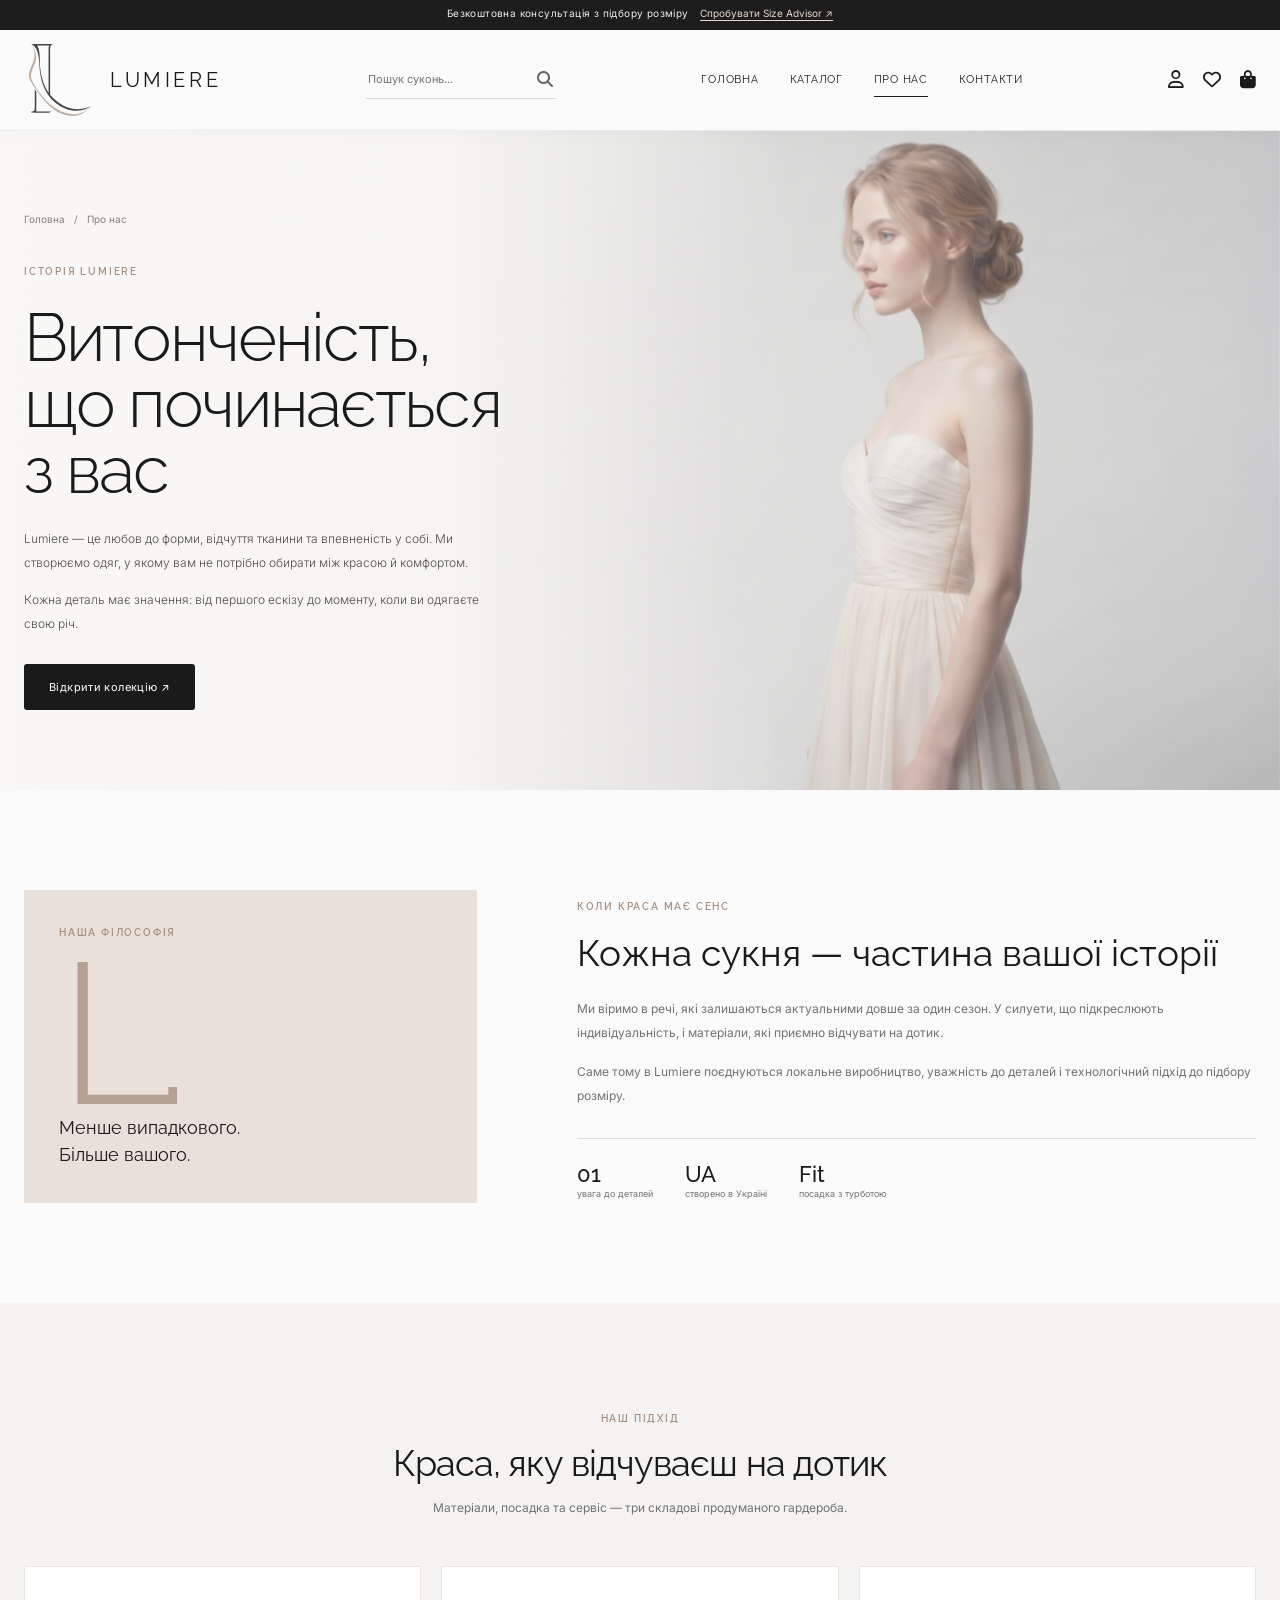
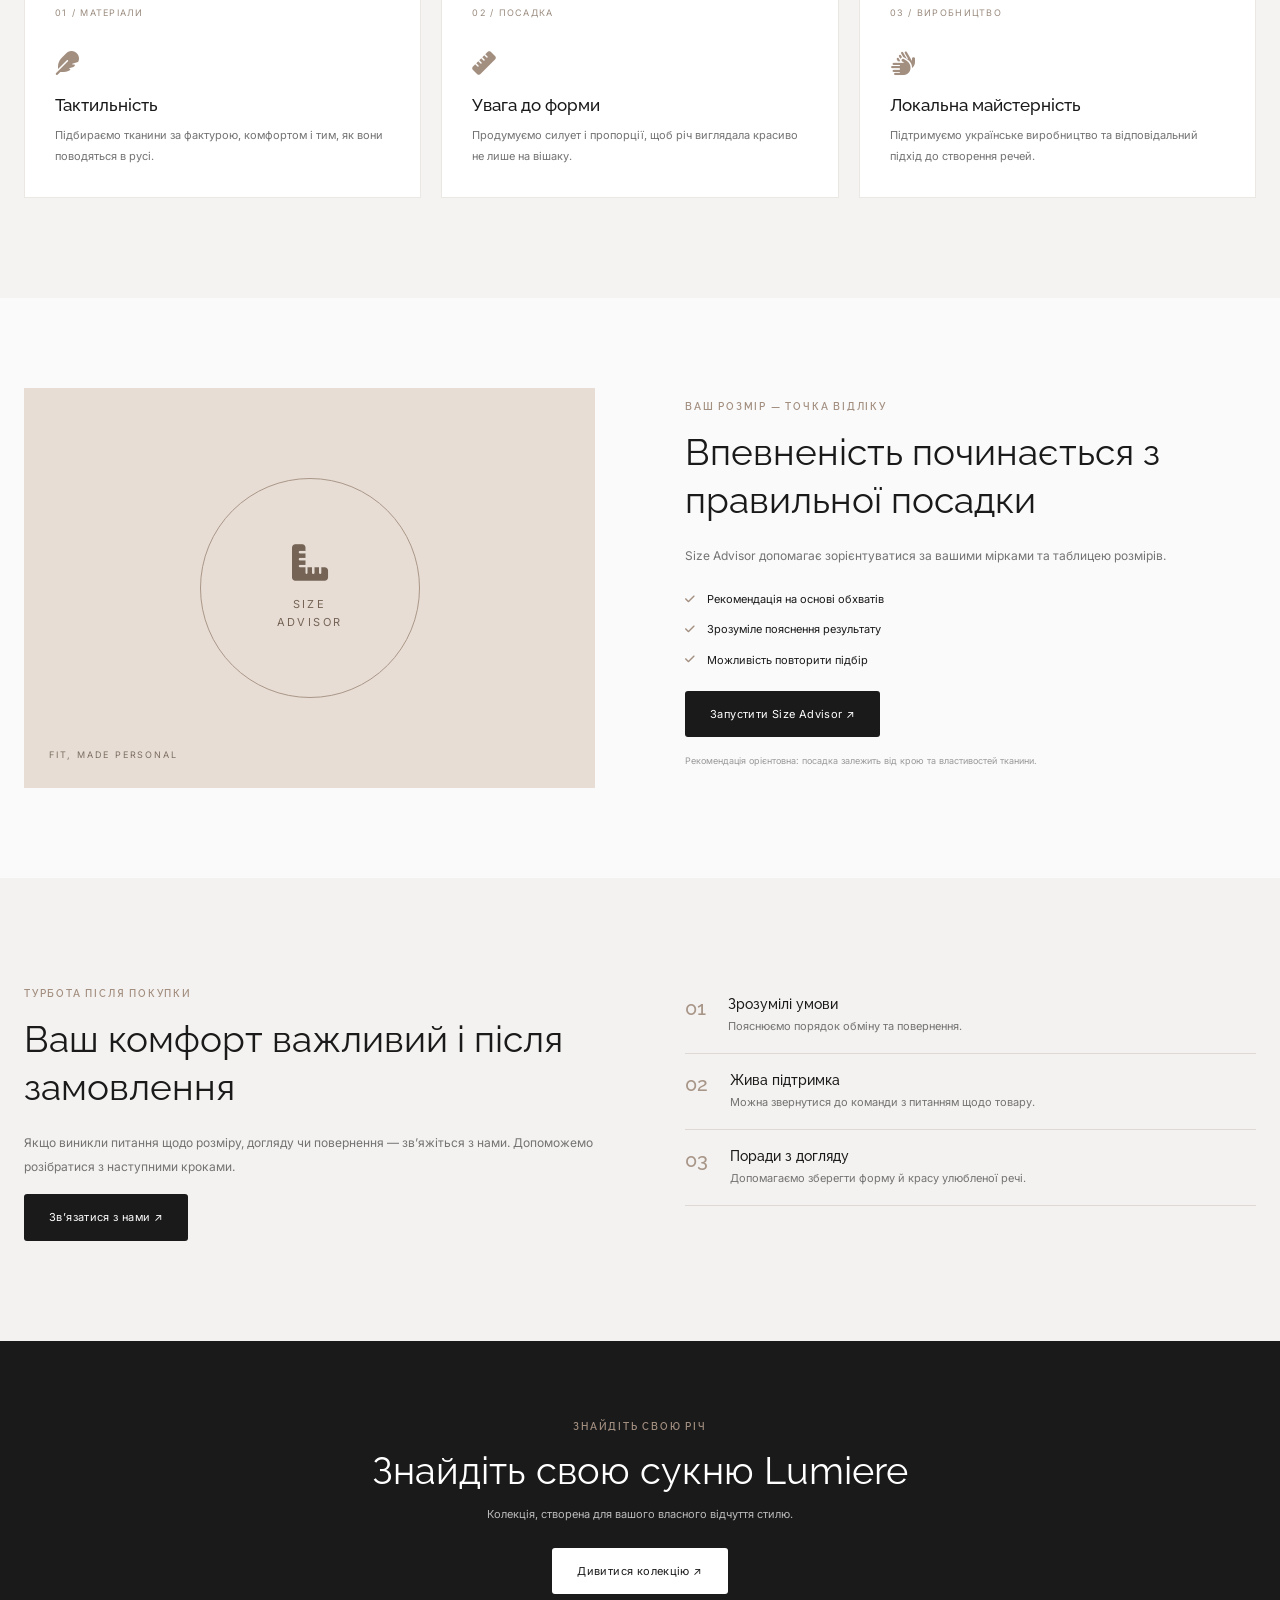
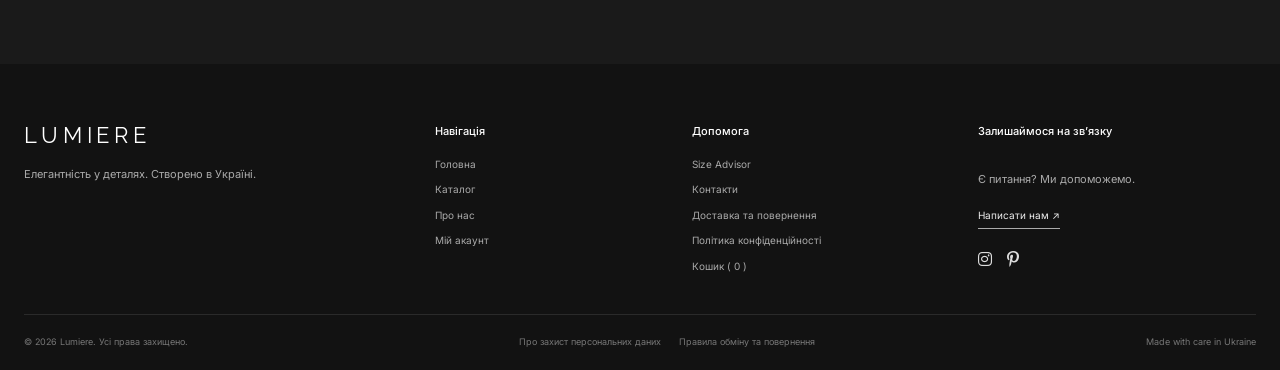
==== commit 67fbfa38: "feat: add feedback form with validation and modal" ====
--- a/about.html
+++ b/about.html
@@ -53,9 +53,9 @@
 <a class="nav-link active" href="about.html">
       Про нас
      </a>
-<button class="nav-link" data-open="contacts">
+<a class="nav-link" href="index.html#feedback">
       Контакти
-     </button>
+     </a>
 </nav>
 <div class="header-actions">
 <a aria-label="Особистий кабінет" class="interactive-icon" href="account.html">
@@ -293,9 +293,9 @@
 <p>
        Якщо виникли питання щодо розміру, догляду чи повернення — зв’яжіться з нами. Допоможемо розібратися з наступними кроками.
       </p>
-<button class="btn btn-dark" data-open="contacts">
+<a class="btn btn-dark" href="index.html#feedback">
        Зв’язатися з нами ↗
-      </button>
+      </a>
 </div>
 <div class="care-points">
 <article>
@@ -392,9 +392,9 @@
 <button data-open="advisor">
        Size Advisor
       </button>
-<button data-open="contacts">
+<a href="index.html#feedback">
        Контакти
-      </button>
+      </a>
 <a href="https://dp.dpss.gov.ua/news/osnovni-pravila-shchodo-obminu-tovaru-ta-povernennya-groshej" rel="noopener noreferrer" target="_blank">
        Доставка та повернення
       </a>
@@ -414,9 +414,9 @@
 <p>
        Є питання? Ми допоможемо.
       </p>
-<button class="footer-contact-link" data-open="contacts">
+<a class="footer-contact-link" href="index.html#feedback">
        Написати нам ↗
-      </button>
+      </a>
 <div class="social-links">
 <a aria-label="Instagram @vergenth (відкриється в новій вкладці)" href="https://www.instagram.com/vergenth/" rel="noopener noreferrer" target="_blank">
 <i class="fa-brands fa-instagram">
--- a/css/style.css
+++ b/css/style.css
@@ -3396,3 +3396,111 @@
 .lab7-video-card .lab7-media-body p{max-width:50ch}
 .lab7-location-card .lab7-map-frame{aspect-ratio:16/9}
 @media(max-width:760px){.lab7-video-card .lab7-media-body{padding:24px}}
+
+
+/* LAB 9: feedback section. Uses the existing Lumiere palette and typefaces. */
+.feedback-section { background:#f6f3ef; color:#282421; scroll-margin-top: 90px; }
+.feedback-layout { align-items: start; }
+.feedback-intro { padding: clamp(0px, 1.5vw, 28px) 0; }
+.feedback-intro h2 { font-family:inherit; font-size:clamp(30px,3.5vw,48px); font-weight:400; letter-spacing:-.025em; line-height:1.13; margin:20px 0 22px; max-width:510px; }
+.feedback-intro > p { line-height:1.85; color:#655e59; max-width:460px; font-size:15px; }
+.feedback-details { margin-top:clamp(30px,5vw,70px); padding-top:24px; border-top:1px solid #dcd4ca; max-width:390px; }
+.feedback-detail-label { display:block; margin:15px 0 8px; font-size:10px; font-weight:600; letter-spacing:.15em; color:#8e7968; }
+.feedback-details p { margin:0 0 16px; line-height:1.7; font-size:14px; }
+.feedback-details a { text-decoration:underline; text-underline-offset:4px; }
+.feedback-panel { padding:clamp(24px,4vw,48px); background:#fffdfb; border:1px solid #e1d9d0; box-shadow:0 10px 26px rgba(55,43,35,.03); }
+.feedback-panel h3 { font-size:clamp(23px,2.1vw,30px); font-weight:400; line-height:1.25; margin:0 0 10px; }
+.feedback-panel-intro { color:#79716b; font-size:14px; line-height:1.7; margin:0 0 28px; }
+.feedback-form { gap:18px; }
+.feedback-fields { gap:18px; }
+.feedback-field label { display:block; font-size:13px; font-weight:500; margin-bottom:9px; }
+.feedback-field label span,.feedback-agreement label span { color:#9f735c; }
+.feedback-field input,.feedback-field textarea { width:100%; max-width:100%; display:block; padding:13px 14px; border:1px solid #cfc6bc; border-radius:1px; font:inherit; font-size:14px; color:#2b2926; background:#fff; transition:border-color .2s ease,box-shadow .2s ease; }
+.feedback-field textarea { min-height:132px; resize:vertical; }
+.feedback-field input::placeholder,.feedback-field textarea::placeholder { color:#8d8580; }
+.feedback-field input:focus-visible,.feedback-field textarea:focus-visible,.feedback-agreement input:focus-visible { outline:2px solid #8f7561; outline-offset:2px; border-color:#8f7561; }
+.feedback-hint { font-size:12px; margin:7px 0 0; color:#766f69; }
+.feedback-error { min-height:0; margin:5px 0 0; font-size:12px; color:#a23e3e; }
+.feedback-error:empty { display:none; }
+.feedback-agreement { display:grid; grid-template-columns:18px minmax(0,1fr); gap:9px 12px; align-items:start; }
+.feedback-agreement input { margin:2px 0 0; accent-color:#36312e; width:17px; height:17px; }
+.feedback-agreement label { color:#544e49; font-size:13px; line-height:1.65; }
+.feedback-agreement a { color:#38322e; text-decoration:underline; text-underline-offset:3px; }
+.feedback-agreement .feedback-error { grid-column:2; }
+.feedback-submit { min-height:48px; justify-self:start; }
+.feedback-required { color:#79716b; font-size:12px; margin:-8px 0 0; }
+@media(max-width:760px) { .feedback-intro { padding:0; }.feedback-details { margin-top:25px; }.feedback-panel { margin-top:5px; } }
+@media(max-width:420px) { .feedback-panel { padding:22px 18px; }.feedback-submit { width:100%; } }
+
+
+/* LAB 9: visible states of the contact form; no changes to site-wide design. */
+.feedback-field input.is-invalid, .feedback-field textarea.is-invalid {
+  border-color: #a33f3f;
+  box-shadow: 0 0 0 1px rgba(163,63,63,.12);
+}
+.feedback-field input.is-valid, .feedback-field textarea.is-valid {
+  border-color: #328064;
+}
+.feedback-agreement input.is-invalid { outline: 2px solid #a33f3f; outline-offset: 3px; }
+.feedback-agreement input.is-valid { outline: 1px solid #328064; outline-offset: 3px; }
+.feedback-field input.is-invalid:focus-visible, .feedback-field textarea.is-invalid:focus-visible { outline-color: #a33f3f; }
+.feedback-error:not(:empty) { line-height: 1.5; }
+.feedback-success-dialog {
+  width: min(480px, calc(100vw - 32px));
+  max-height: calc(100dvh - 32px);
+  border: 1px solid #d7cbbf;
+  border-radius: 2px;
+  padding: 0;
+  background: #fffdfb;
+  color: #282421;
+  box-shadow: 0 20px 75px rgba(25,20,18,.17);
+}
+.feedback-success-dialog[open] { position: fixed; margin: auto; }
+.feedback-success-dialog::backdrop { background: rgba(26,23,22,.63); }
+.feedback-dialog-content { padding: clamp(28px, 5vw, 46px); }
+.feedback-dialog-content h2 { font-size: clamp(26px, 3vw, 34px); font-weight: 400; line-height: 1.2; margin: 20px 0 14px; }
+.feedback-dialog-content p { color: #625950; font-size: 15px; line-height: 1.75; margin: 0 0 28px; }
+.feedback-dialog-close { min-height: 48px; }
+.feedback-dialog-close:focus-visible { outline: 3px solid #9d7d64; outline-offset: 4px; }
+@media (max-width: 420px) { .feedback-dialog-close { width: 100%; } }
+
+
+/* Lab 9: stable mobile navigation. The dropdown must not alter sticky header height. */
+@media (max-width: 820px) {
+  .site-header .header-container {
+    position: relative;
+    flex-wrap: nowrap;
+  }
+  .site-header .mobile-menu-toggle {
+    flex: 0 0 32px;
+    width: 32px;
+    height: 40px;
+    display: inline-grid;
+    place-items: center;
+    padding: 0;
+    line-height: 1;
+    cursor: pointer;
+  }
+  .site-header .main-nav {
+    position: absolute;
+    top: 100%;
+    left: -16px;
+    width: calc(100% + 32px);
+    margin: 0;
+    padding: 20px 24px 24px;
+    background: rgba(250, 250, 250, 0.99);
+    border-top: 1px solid rgba(0,0,0,.06);
+    border-bottom: 1px solid rgba(0,0,0,.10);
+    box-shadow: 0 14px 24px rgba(0,0,0,.08);
+    z-index: 10;
+  }
+  .site-header.menu-open .header-container {
+    padding-bottom: 0;
+  }
+}
+@media (max-width: 560px) {
+  .site-header .main-nav {
+    left: -14px;
+    width: calc(100% + 28px);
+  }
+}
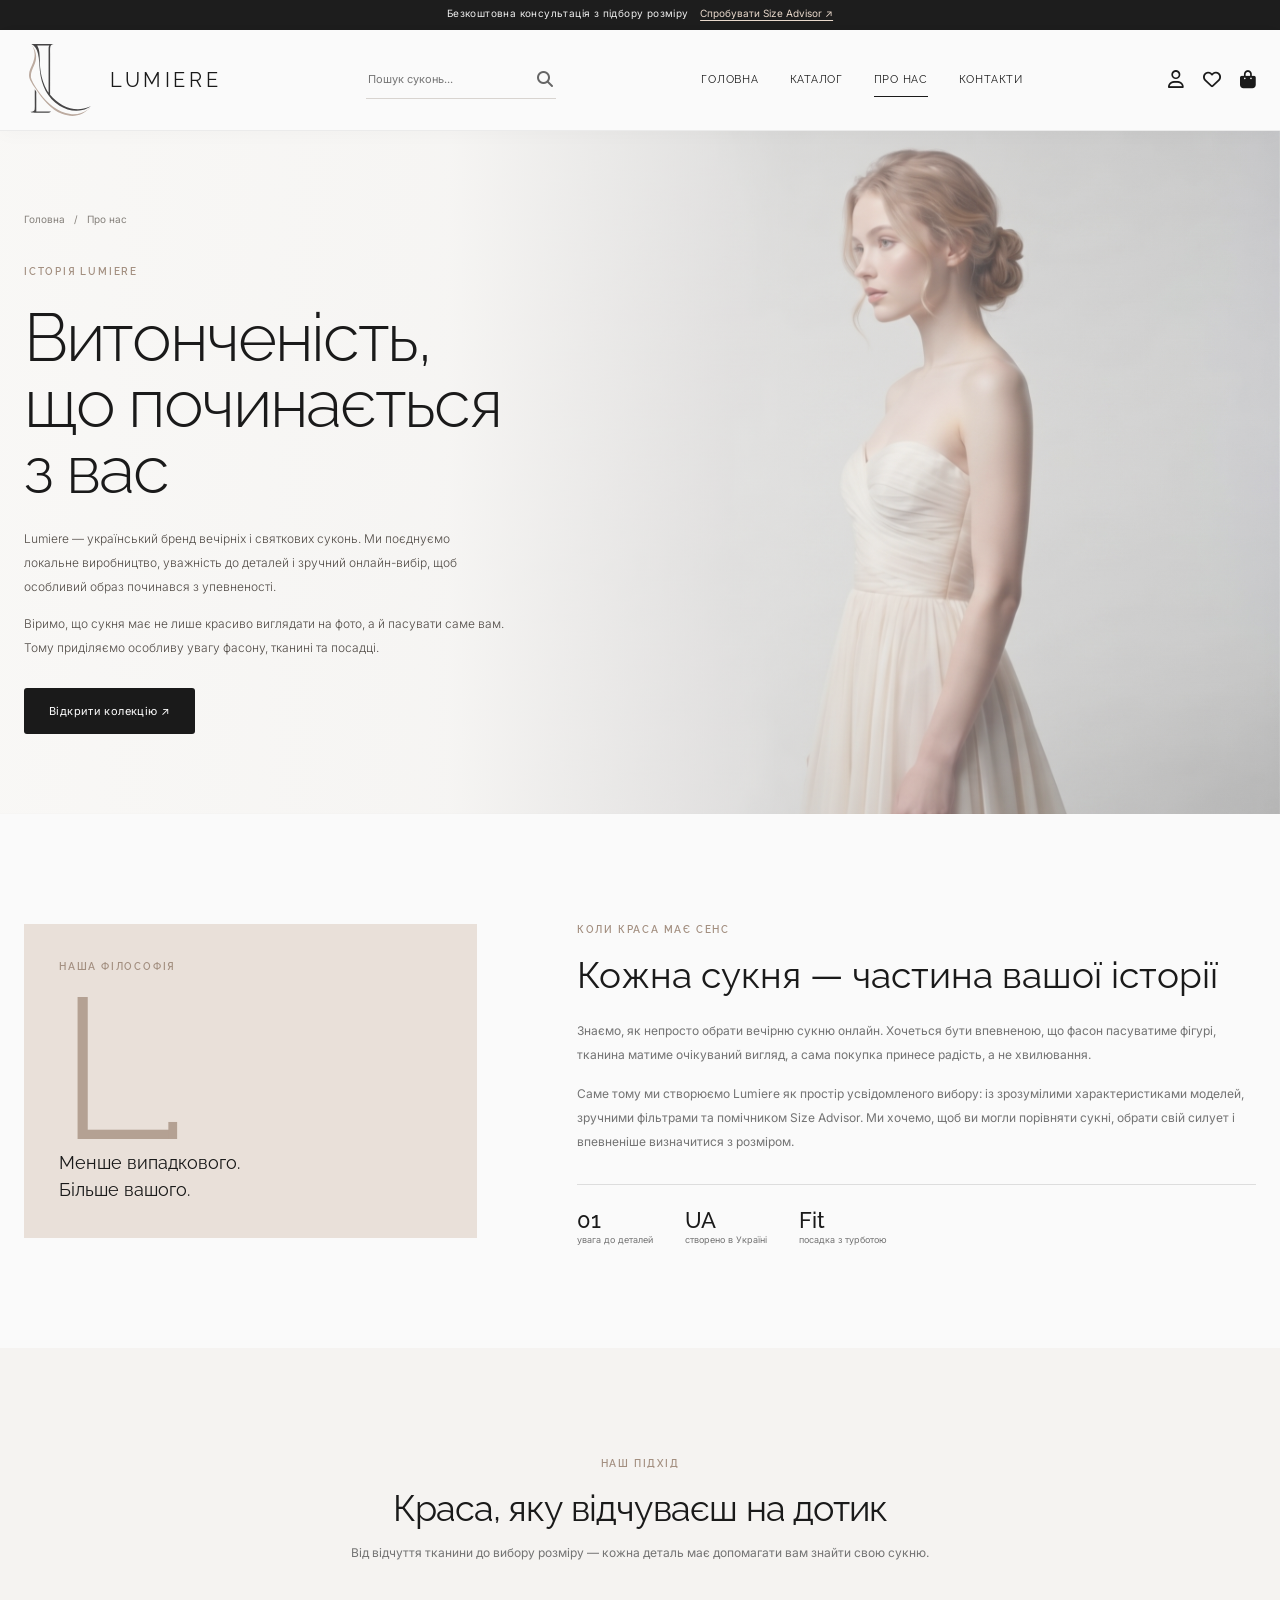
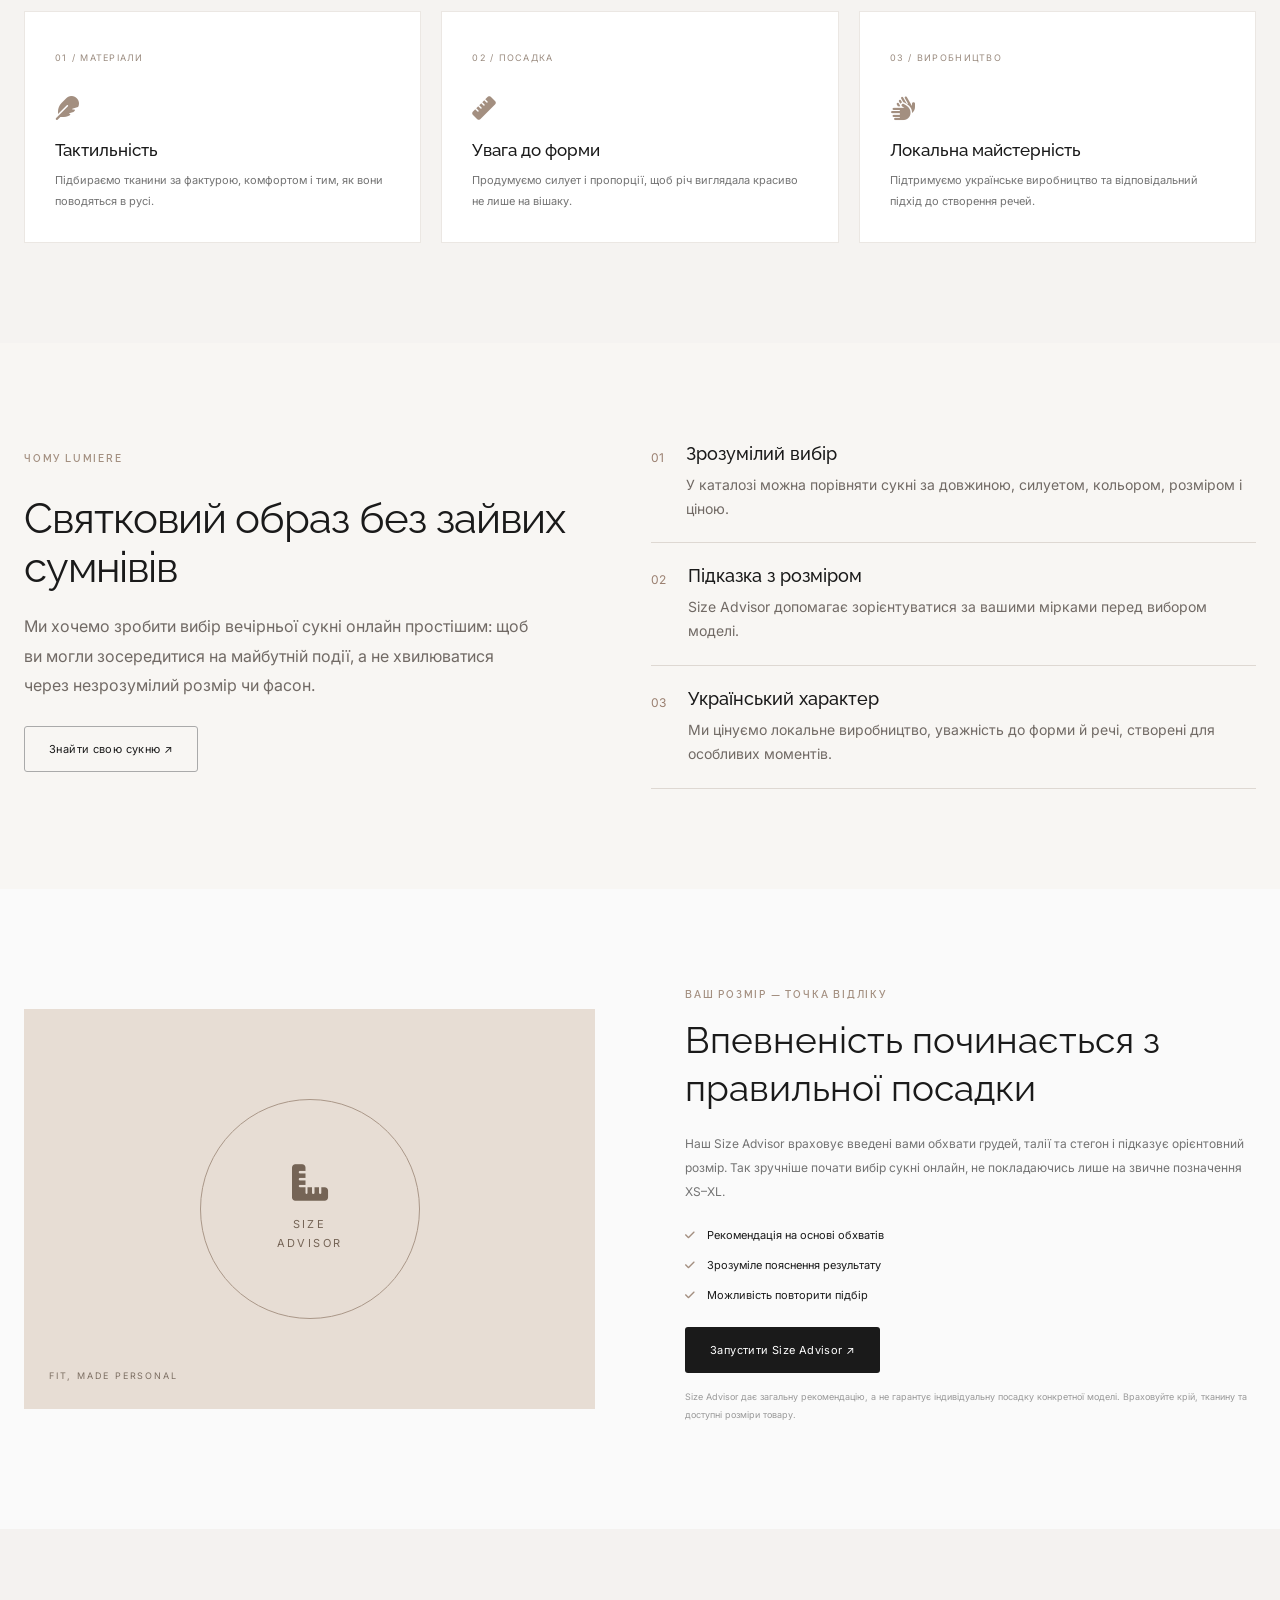
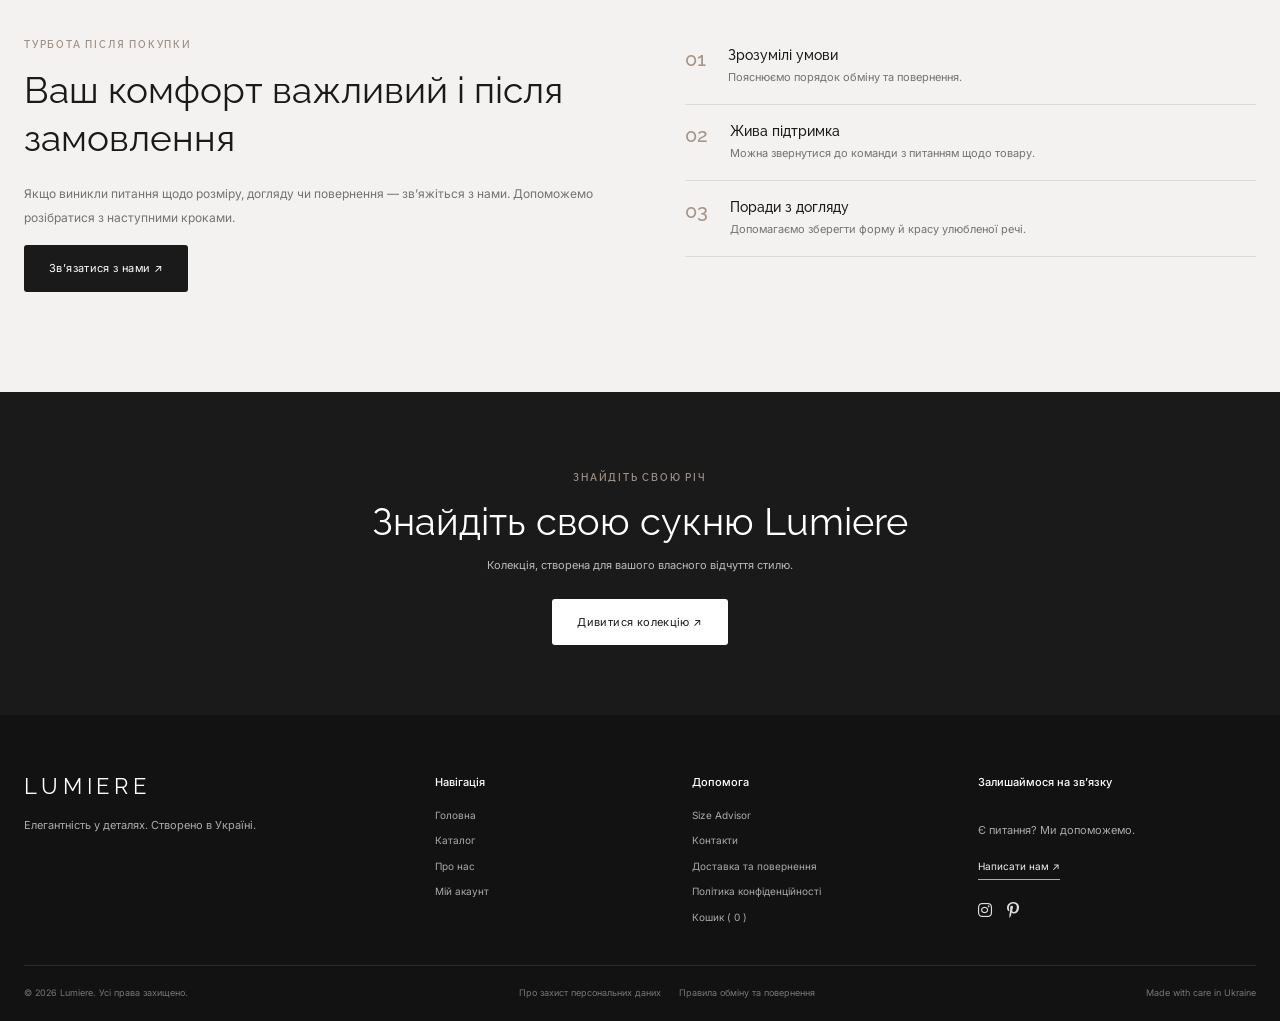
==== commit 47f741f4: "feat: update Lumiere catalog and website" ====
--- a/about.html
+++ b/about.html
@@ -16,6 +16,10 @@
 <link href="css/tailwind-components.css" rel="stylesheet"/>
 <script defer="" src="js/app.js">
 </script>
+<link rel="icon" type="image/svg+xml" href="assets/icons/favicon.svg?v=4"/>
+<link rel="icon" type="image/png" sizes="512x512" href="assets/icons/favicon.png?v=4"/>
+<link rel="shortcut icon" href="assets/icons/favicon.ico?v=4"/>
+<meta name="theme-color" content="#302b29"/>
 </head>
 <body>
 <div class="announcement">
@@ -105,10 +109,10 @@
        з вас
       </h1>
 <p>
-       Lumiere — це любов до форми, відчуття тканини та впевненість у собі. Ми створюємо одяг, у якому вам не потрібно обирати між красою й комфортом.
-      </p>
-<p>
-       Кожна деталь має значення: від першого ескізу до моменту, коли ви одягаєте свою річ.
+       Lumiere — український бренд вечірніх і святкових суконь. Ми поєднуємо локальне виробництво, уважність до деталей і зручний онлайн-вибір, щоб особливий образ починався з упевненості.
+      </p>
+<p>
+       Віримо, що сукня має не лише красиво виглядати на фото, а й пасувати саме вам. Тому приділяємо особливу увагу фасону, тканині та посадці.
       </p>
 <a class="btn btn-dark" href="catalog.html">
        Відкрити колекцію ↗
@@ -139,10 +143,10 @@
        Кожна сукня — частина вашої історії
       </h2>
 <p>
-       Ми віримо в речі, які залишаються актуальними довше за один сезон. У силуети, що підкреслюють індивідуальність, і матеріали, які приємно відчувати на дотик.
-      </p>
-<p>
-       Саме тому в Lumiere поєднуються локальне виробництво, уважність до деталей і технологічний підхід до підбору розміру.
+       Знаємо, як непросто обрати вечірню сукню онлайн. Хочеться бути впевненою, що фасон пасуватиме фігурі, тканина матиме очікуваний вигляд, а сама покупка принесе радість, а не хвилювання.
+      </p>
+<p>
+       Саме тому ми створюємо Lumiere як простір усвідомленого вибору: із зрозумілими характеристиками моделей, зручними фільтрами та помічником Size Advisor. Ми хочемо, щоб ви могли порівняти сукні, обрати свій силует і впевненіше визначитися з розміром.
       </p>
 <div class="story-stats">
 <div>
@@ -183,7 +187,7 @@
        Краса, яку відчуваєш на дотик
       </h2>
 <p>
-       Матеріали, посадка та сервіс — три складові продуманого гардероба.
+       Від відчуття тканини до вибору розміру — кожна деталь має допомагати вам знайти свою сукню.
       </p>
 </div>
 <div class="values-grid">
@@ -228,6 +232,21 @@
 </article>
 </div>
 </div>
+</section>
+<section class="about-confidence section-pad" aria-labelledby="confidence-heading">
+  <div class="container about-confidence-layout">
+    <div class="about-confidence-intro">
+      <span class="section-tag">ЧОМУ LUMIERE</span>
+      <h2 id="confidence-heading">Святковий образ без зайвих сумнівів</h2>
+      <p>Ми хочемо зробити вибір вечірньої сукні онлайн простішим: щоб ви могли зосередитися на майбутній події, а не хвилюватися через незрозумілий розмір чи фасон.</p>
+      <a href="catalog.html" class="btn btn-outline">Знайти свою сукню ↗</a>
+    </div>
+    <div class="about-confidence-points">
+      <article><span>01</span><div><h3>Зрозумілий вибір</h3><p>У каталозі можна порівняти сукні за довжиною, силуетом, кольором, розміром і ціною.</p></div></article>
+      <article><span>02</span><div><h3>Підказка з розміром</h3><p>Size Advisor допомагає зорієнтуватися за вашими мірками перед вибором моделі.</p></div></article>
+      <article><span>03</span><div><h3>Український характер</h3><p>Ми цінуємо локальне виробництво, уважність до форми й речі, створені для особливих моментів.</p></div></article>
+    </div>
+  </div>
 </section>
 <section class="size-story-section">
 <div class="container size-story-grid">
@@ -253,7 +272,7 @@
        Впевненість починається з правильної посадки
       </h2>
 <p>
-       Size Advisor допомагає зорієнтуватися за вашими мірками та таблицею розмірів.
+       Наш Size Advisor враховує введені вами обхвати грудей, талії та стегон і підказує орієнтовний розмір. Так зручніше почати вибір сукні онлайн, не покладаючись лише на звичне позначення XS–XL.
       </p>
 <ul class="check-list">
 <li>
@@ -276,7 +295,7 @@
        Запустити Size Advisor ↗
       </button>
 <p class="fine-print">
-       Рекомендація орієнтовна: посадка залежить від крою та властивостей тканини.
+       Size Advisor дає загальну рекомендацію, а не гарантує індивідуальну посадку конкретної моделі. Враховуйте крій, тканину та доступні розміри товару.
       </p>
 </div>
 </div>
--- a/css/style.css
+++ b/css/style.css
@@ -3504,3 +3504,131 @@
     width: calc(100% + 28px);
   }
 }
+
+/* Lumiere collection expansion: richer filters, faithful product photos, mobile ergonomics */
+.catalog-page-hero { padding-bottom: clamp(30px,5vw,65px); }
+.catalog-results { min-width: 0; }
+.catalog-products { align-items: stretch; }
+.catalog-products .product-card { min-width:0; }
+.catalog-products .product-title-row { align-items: start; gap:10px; flex-wrap:wrap; }
+.catalog-products .product-title-row .price { white-space:nowrap; }
+.catalog-products .product-title-row h3 { overflow-wrap:anywhere; }
+.catalog-products .product-subtitle { min-height: 1.5em; }
+.catalog-products .product-card.new-product .product-image-box { background:#f8f7f5; }
+.catalog-products .product-card.new-product .product-image-box>img { object-fit:contain; object-position:center; padding:clamp(9px,1.8vw,20px); background:#f8f7f5; }
+.catalog-products .product-card.new-product:hover .product-image-box>img { transform:scale(1.035); }
+.catalog-stock-note { margin:0 0 23px; color:var(--muted,#777); font-size:12px; line-height:1.6; }
+.filters-panel { align-self:start; }
+.filter-checks { display:grid; gap:11px; }
+.filters-panel .filter-group .filter-checks label { display:flex; align-items:center; gap:10px; cursor:pointer; font-size:13px; }
+.filters-panel input[type=checkbox] { accent-color:#222; }
+.filters-panel .filter-group { padding-block:19px; }
+.filters-panel .filter-group h3 { margin-bottom:14px; }
+.filter-helper { margin:10px 0 0; color:#857b74; font-size:11px; line-height:1.55; }
+.filters-panel .filter-size-list { flex-wrap:wrap; }
+.catalog-filter-toggle { display:none; align-items:center; gap:10px; padding:12px 16px; border:1px solid #d9d3ce; background:transparent; font:inherit; font-size:13px; color:inherit; cursor:pointer; }
+.catalog-filter-toggle:focus-visible { outline:2px solid #222; outline-offset:3px; }
+#active-filter-count { color:#9a7867; }
+.modal-quickview .quickview-image-wrap:has(img[src$=".webp"]) { background:#f8f7f5 !important; }
+.modal-quickview .quickview-image-wrap img[src$=".webp"] { object-fit:contain !important; padding:12px; }
+@media (max-width: 800px) {
+ .catalog-results-top { flex-wrap:wrap; gap:14px; }
+ .catalog-filter-toggle { display:inline-flex; }
+ .catalog-layout { display:flex; flex-direction:column; gap:20px; }
+ .filters-panel { display:none; width:100%; max-width:none; }
+ .filters-panel.filter-open { display:block; }
+ .catalog-results { width:100%; }
+}
+@media (max-width: 540px) {
+ .catalog-products { grid-template-columns: repeat(2,minmax(0,1fr)) !important; gap:12px !important; }
+ .catalog-products .product-title-row { display:block; }
+ .catalog-products .product-title-row h3 { font-size:13px; line-height:1.35; }
+ .catalog-products .product-title-row .price { display:block; margin-top:7px; font-size:13px; }
+ .catalog-products .product-subtitle { font-size:11px; }
+ .catalog-products .product-footer .btn-text-buy { font-size:11px; line-height:1.4; }
+ .catalog-products .product-image-box>img { padding:7px; }
+ .catalog-products .quick-view { font-size:11px; }
+ .catalog-results-top .sort-control { max-width:100%; }
+}
+
+/* Catalog refinement: source photos remain uncropped and filters scroll independently. */
+@media (min-width: 801px) {
+  .catalog-layout { grid-template-columns: minmax(225px, 250px) minmax(0, 1fr); gap: clamp(24px, 3vw, 44px); align-items: start; }
+  #catalog-filters.filters-panel {
+    position: sticky;
+    top: 112px;
+    max-height: calc(100dvh - 130px);
+    overflow-y: auto;
+    overscroll-behavior-y: contain;
+    scrollbar-width: thin;
+    scrollbar-color: #c9bdb4 transparent;
+    align-self: start;
+  }
+}
+/* Original 2:3 dress photographs: no destructive crop or inset padding. */
+.catalog-products .product-image-box { aspect-ratio: 2 / 3; background: #fff; }
+.catalog-products .product-image-box > img,
+.catalog-products .product-card.new-product .product-image-box > img {
+  width: 100%; height: 100%; padding: 0 !important;
+  object-fit: contain !important; object-position: center center;
+  background: #fff;
+}
+.catalog-products .product-card:hover .product-image-box > img,
+.catalog-products .product-card.new-product:hover .product-image-box > img { transform: none; }
+.catalog-results-top { scroll-margin-top: 120px; }
+.filter-apply { display: none; border: 0; background: transparent; font: inherit; color: #82624f; font-size: 11px; cursor: pointer; }
+.filter-apply:focus-visible { outline: 2px solid #222; outline-offset: 3px; }
+@media (max-width: 800px) {
+  #catalog-filters.filters-panel {
+    position: relative;
+    top: auto;
+    max-height: min(68dvh, 580px);
+    overflow-y: auto;
+    overscroll-behavior-y: contain;
+    scrollbar-width: thin;
+    scrollbar-color: #c9bdb4 transparent;
+  }
+  #catalog-filters .filters-heading {
+    position: sticky; top: -15px; z-index: 2; background: #fff;
+    gap: 12px; flex-wrap: wrap;
+  }
+  #catalog-filters .filter-apply { display: inline-flex; align-items: center; gap: 4px; margin-left: auto; }
+}
+@media (max-width: 540px) {
+  .catalog-products .product-image-box { aspect-ratio: 2 / 3; }
+  #catalog-filters.filters-panel { max-height: min(68dvh, 530px); }
+}
+
+/* About page: concise editorial explanation of the brand promise */
+.about-confidence { background:#f8f6f3; }
+.about-confidence-layout { display:grid; grid-template-columns:minmax(0,1fr) minmax(0,1.1fr); gap:clamp(32px,6vw,100px); align-items:start; }
+.about-confidence-intro h2 { font:400 clamp(28px,3.3vw,46px)/1.16 var(--heading); letter-spacing:-.025em; margin:14px 0 20px; }
+.about-confidence-intro p { max-width:510px; line-height:1.85; color:#716a65; margin:0 0 25px; }
+.about-confidence-points article { display:flex; gap:22px; padding:22px 0; border-bottom:1px solid #ded8d2; }
+.about-confidence-points article:first-child { padding-top:0; }
+.about-confidence-points article>span { font-size:12px; color:#9b8071; padding-top:5px; }
+.about-confidence-points article h3 { font:500 18px var(--heading); margin:0 0 9px; }
+.about-confidence-points article p { margin:0; color:#716a65; font-size:14px; line-height:1.7; }
+@media(max-width:800px){.about-confidence-layout{grid-template-columns:1fr;gap:38px;}}
+/* Focus indicators for shopping and filter controls */
+#catalog-filters input:focus-visible, #sort-products:focus-visible, .quick-view:focus-visible, .btn-text-buy:focus-visible {outline:2px solid #78604d;outline-offset:3px;}
+
+#catalog-filters { scroll-margin-top:100px; }
+
+/* Final catalog refinements: clear size selection and live facet counts */
+#catalog-filters .filter-size-list {display:grid;grid-template-columns:repeat(5,minmax(0,1fr));gap:7px;}
+#catalog-filters .filter-size-list label {position:relative;display:flex;flex-direction:column;align-items:center;gap:3px;min-width:0;cursor:pointer;}
+#catalog-filters .filter-size-list label input {position:absolute;width:100%;height:100%;opacity:0;cursor:pointer;z-index:1;}
+#catalog-filters .filter-size-list .facet-name {display:grid;place-items:center;width:100%;min-width:0;height:39px;border:1px solid #cfc7c0;border-radius:3px;background:#fff;color:#302b29;font-size:13px;transition:background .14s,color .14s,border .14s;}
+#catalog-filters .filter-size-list label input:checked+.facet-name {background:#302b29;color:white;border-color:#302b29;}
+#catalog-filters .filter-size-list label input:focus-visible+.facet-name {outline:2px solid #8c6b55;outline-offset:2px;}
+#catalog-filters .facet-count {font-size:10px;color:#8e827a;min-width:1.2em;text-align:center;font-weight:400;}
+#catalog-filters .filter-checks .facet-count {margin-left:auto;}
+#catalog-filters .filter-checks .facet-name {flex:1;}
+#catalog-filters .facet-unavailable:not(:has(input:checked)) {opacity:.47;}
+.selected-filter-summary {display:flex;flex-wrap:wrap;gap:8px;margin-bottom:18px;}
+.selected-filter-summary.is-hidden {display:none;}
+.active-filter-chip {background:#f5f1ed;border:1px solid #d8cec6;border-radius:20px;padding:7px 12px;color:#544437;font-size:12px;cursor:pointer;}
+.active-filter-chip:hover,.active-filter-chip:focus-visible {background:#e8ddd4;outline-offset:2px;}
+#catalog-filters .filter-size-list label input:checked~.facet-count {color:#302b29;font-weight:600;}
+@media(max-width:390px){#catalog-filters .filter-size-list {gap:5px;}#catalog-filters .filter-size-list .facet-name{height:36px;}}
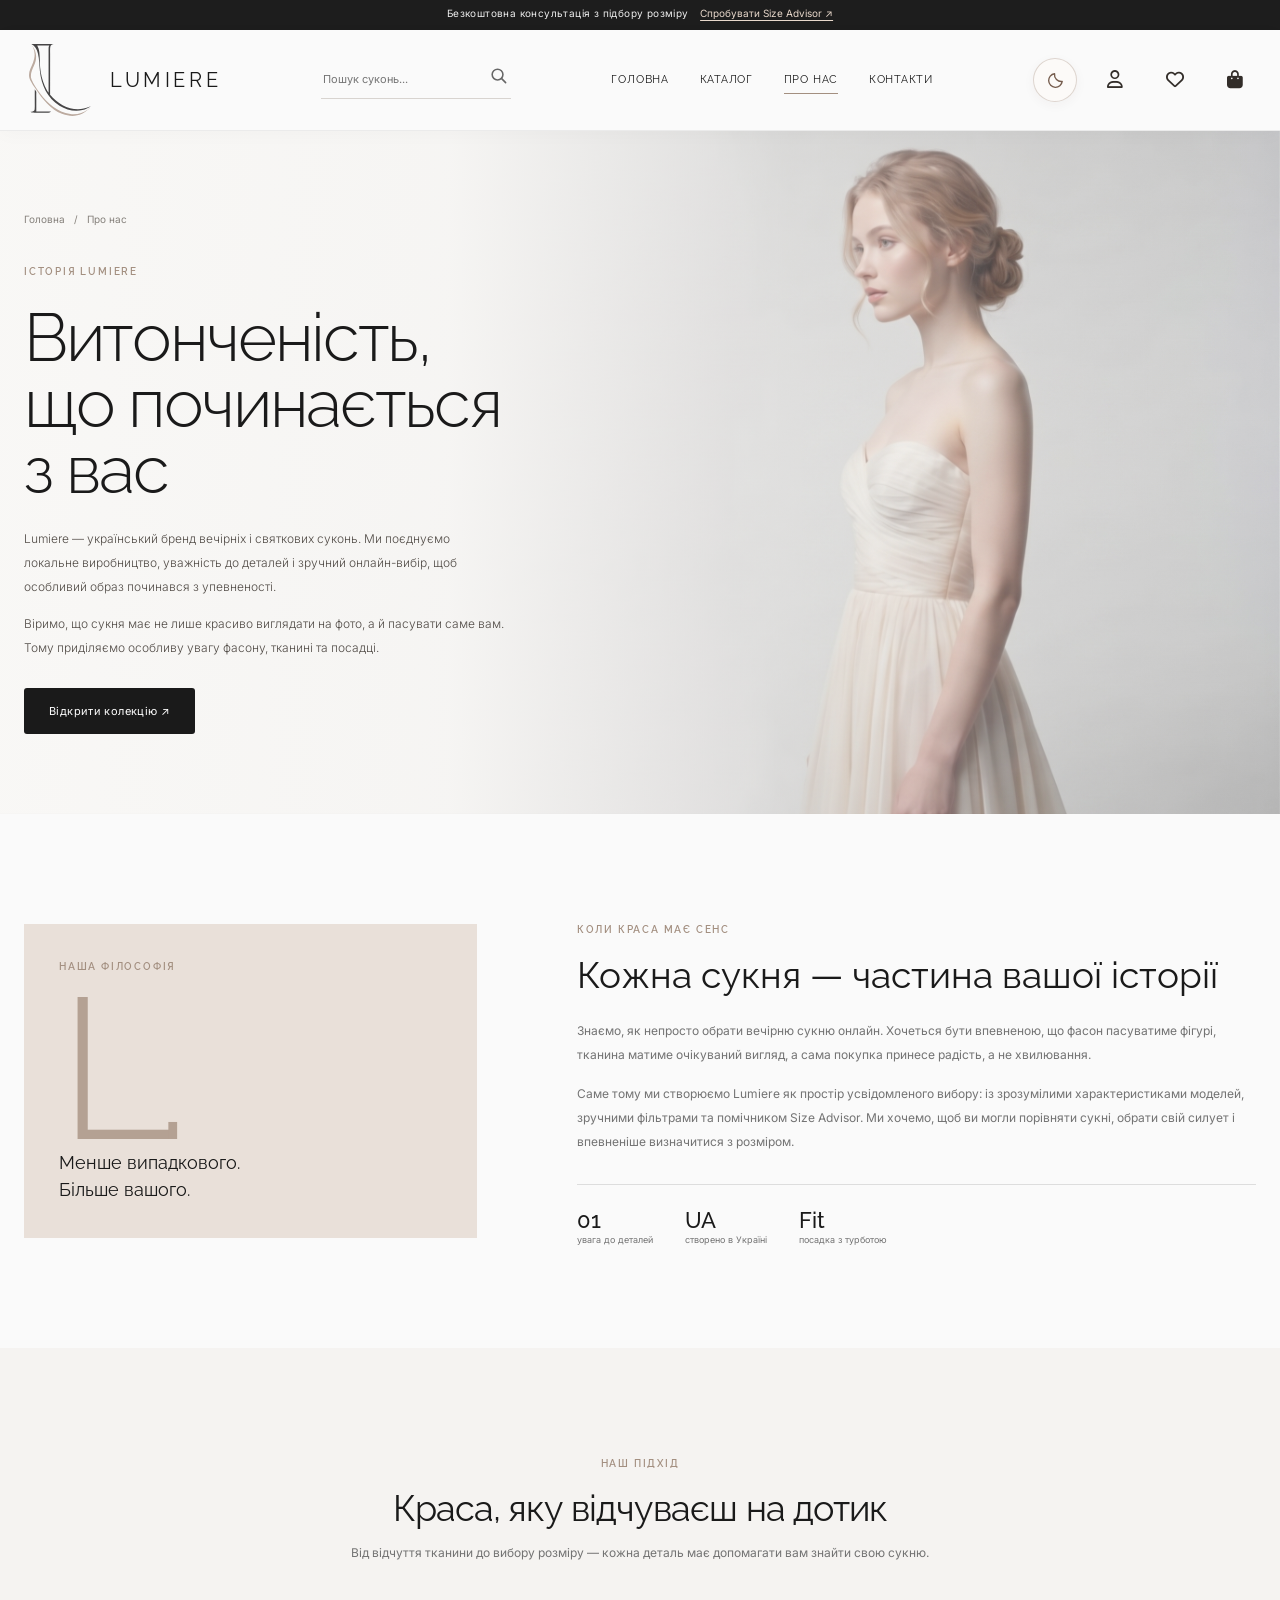
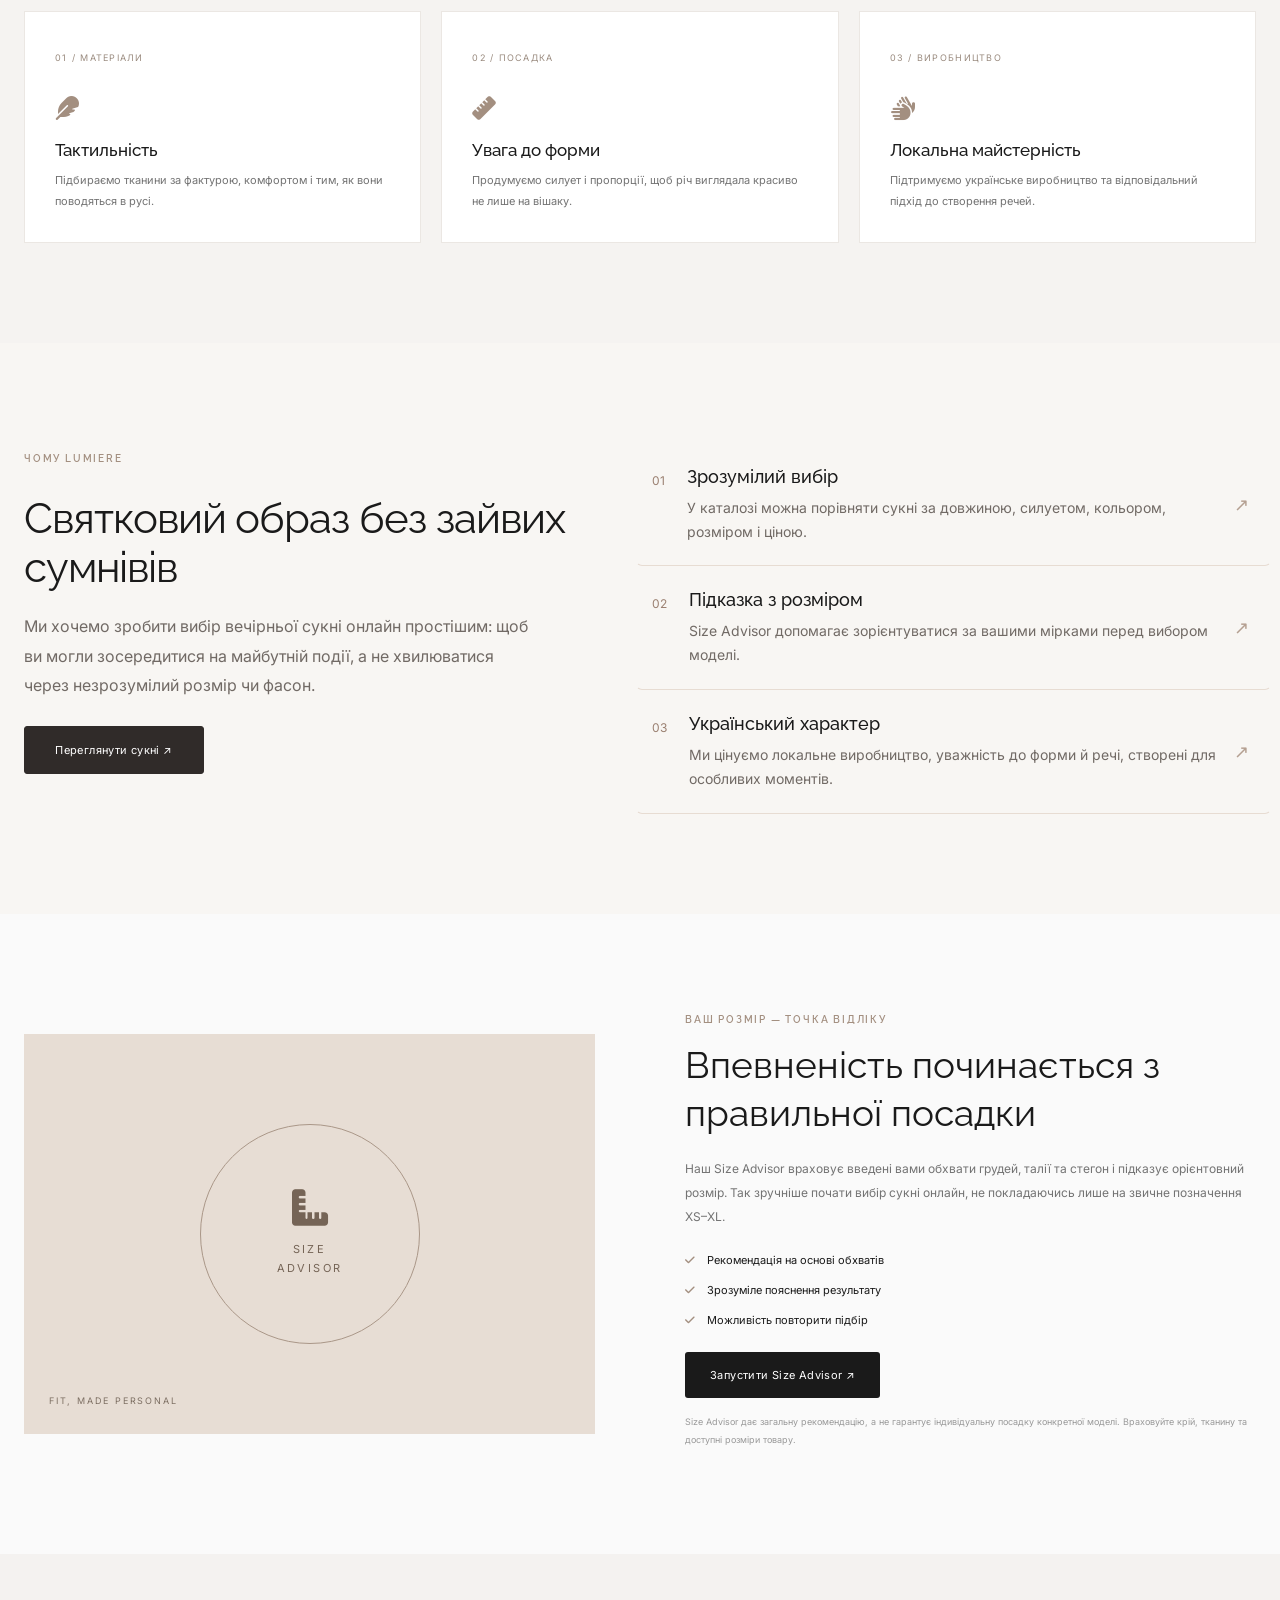
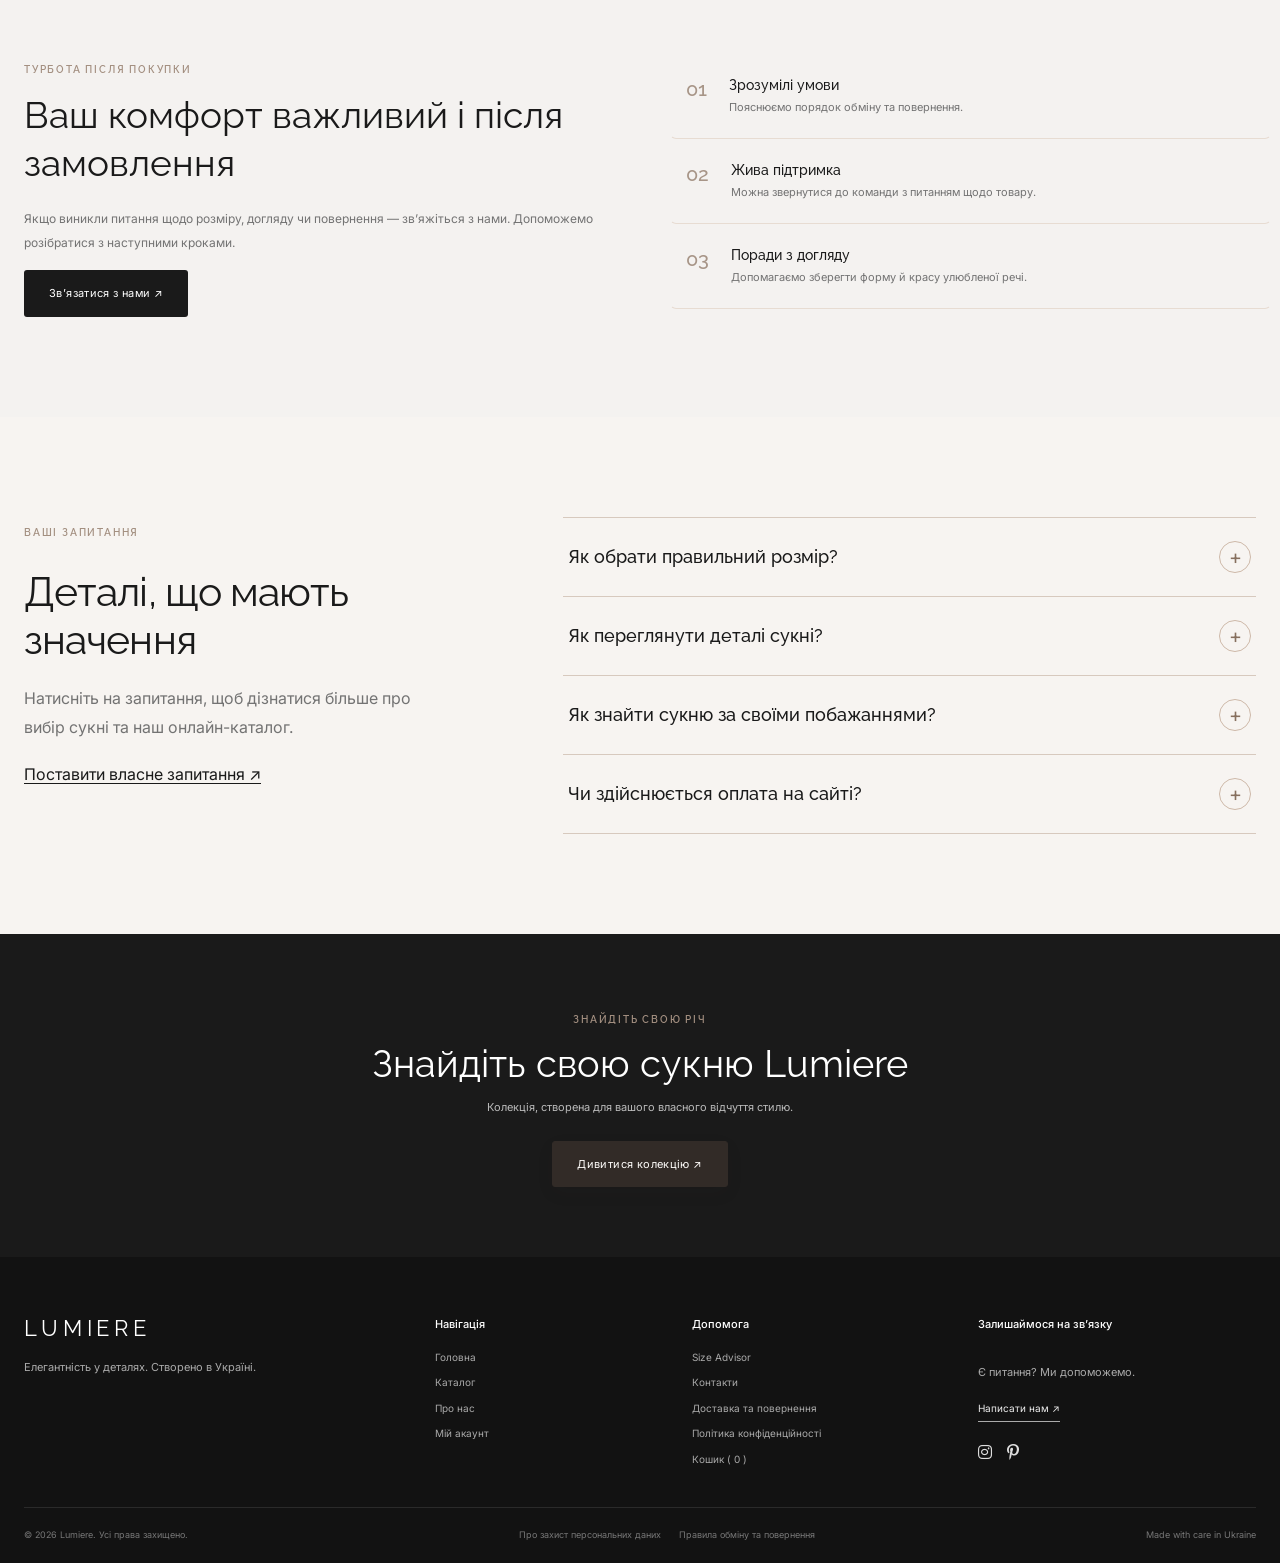
==== commit 4fce8f9d: "feat: finalize Lumiere with dark mode and video" ====
--- a/about.html
+++ b/about.html
@@ -2,7 +2,9 @@
 
 <html lang="uk">
 <head>
+<script id="theme-prepaint">(function(){try{var t=localStorage.getItem('lumiere-theme');document.documentElement.dataset.theme=t==='dark'?'dark':'light';document.documentElement.classList.toggle('dark',t==='dark');}catch(e){document.documentElement.dataset.theme='light';document.documentElement.classList.remove('dark');}})();</script>
 <meta charset="utf-8"/>
+<script>if ("scrollRestoration" in history) history.scrollRestoration = "manual"; if (!location.hash && performance.getEntriesByType("navigation")[0]?.type === "reload") window.addEventListener("pageshow", () => requestAnimationFrame(() => scrollTo(0, 0)));</script>
 <meta content="width=device-width, initial-scale=1" name="viewport"/>
 <meta content="Lumiere — український бренд одягу з персональним підбором розміру" name="description"/>
 <title>
@@ -12,7 +14,7 @@
 <link crossorigin="" href="https://fonts.gstatic.com" rel="preconnect"/>
 <link href="https://fonts.googleapis.com/css2?family=Inter:wght@300;400;500;600&amp;family=Montserrat:wght@300;400&amp;family=Raleway:wght@300;400;500;600;700&amp;display=swap" media="print" onload="this.media='all'" rel="stylesheet"/><noscript><link href="https://fonts.googleapis.com/css2?family=Inter:wght@300;400;500;600&amp;family=Montserrat:wght@300;400&amp;family=Raleway:wght@300;400;500;600;700&amp;display=swap" rel="stylesheet"/></noscript>
 <link href="https://cdnjs.cloudflare.com/ajax/libs/font-awesome/6.6.0/css/all.min.css" media="print" onload="this.media='all'" rel="stylesheet"/><noscript><link href="https://cdnjs.cloudflare.com/ajax/libs/font-awesome/6.6.0/css/all.min.css" rel="stylesheet"/></noscript>
-<link href="css/style.css" rel="stylesheet"/>
+<link href="css/style.css" rel="stylesheet"/><link href="css/atelier-interactions.css" rel="stylesheet"/>
 <link href="css/tailwind-components.css" rel="stylesheet"/>
 <script defer="" src="js/app.js">
 </script>
@@ -20,8 +22,20 @@
 <link rel="icon" type="image/png" sizes="512x512" href="assets/icons/favicon.png?v=4"/>
 <link rel="shortcut icon" href="assets/icons/favicon.ico?v=4"/>
 <meta name="theme-color" content="#302b29"/>
+<script defer src="js/experience.js"></script>
+<script defer src="js/interaction-finish.js"></script>
+<link rel="canonical" href="https://lumiere-dress.netlify.app/about.html"/>
+<meta property="og:type" content="website"/><meta property="og:image" content="https://lumiere-dress.netlify.app/assets/images/hero-model.jpg"/><meta property="og:image:alt" content="Lumiere — колекція вечірніх суконь"/>
+<meta property="og:title" content="Про нас — Lumiere"/>
+<meta property="og:description" content="Lumiere — український бренд одягу з персональним підбором розміру"/>
+<meta property="og:url" content="https://lumiere-dress.netlify.app/about.html"/>
+<link rel="stylesheet" href="css/final-refinements.css"/>
+<link rel="stylesheet" href="css/interaction-finish.css"/>
+<link rel="stylesheet" href="css/themes.css?v=1"/><link rel="stylesheet" href="css/theme-polish.css?v=2"/>
+<script defer src="js/theme.js?v=1"></script><script defer src="js/mock-content.js"></script>
 </head>
 <body>
+<a class="skip-link" href="#main-content">Перейти до основного вмісту</a>
 <div class="announcement">
    Безкоштовна консультація з підбору розміру
    <button class="text-link" data-open="advisor">
@@ -42,10 +56,7 @@
 </a>
 <form class="header-search">
 <input aria-label="Пошук товарів" id="site-search" placeholder="Пошук суконь..." type="search"/>
-<button aria-label="Шукати">
-<i class="fa-solid fa-magnifying-glass">
-</i>
-</button>
+<button type="submit" aria-label="Шукати сукні"><svg aria-hidden="true" width="19" height="19" viewBox="0 0 24 24" fill="none" stroke="currentColor" stroke-width="2" stroke-linecap="round" stroke-linejoin="round"><circle cx="10.8" cy="10.8" r="6.8"/><path d="m16 16 5 5"/></svg></button>
 </form>
 <nav class="main-nav">
 <a class="nav-link" href="index.html">
@@ -62,6 +73,7 @@
      </a>
 </nav>
 <div class="header-actions">
+<button type="button" class="theme-toggle" data-theme-toggle role="switch" aria-checked="false" aria-label="Увімкнути темну тему" title="Перемкнути світлу й темну тему"><span class="theme-toggle-icon theme-icon-moon" aria-hidden="true"><svg width="19" height="19" viewBox="0 0 24 24" fill="none" stroke="currentColor" stroke-width="1.7" stroke-linecap="round" stroke-linejoin="round" aria-hidden="true"><path d="M20.5 13.2A8.6 8.6 0 0 1 10.8 3.5 8.6 8.6 0 1 0 20.5 13.2Z"/></svg></span><span class="theme-toggle-icon theme-icon-sun" aria-hidden="true"><svg width="19" height="19" viewBox="0 0 24 24" fill="none" stroke="currentColor" stroke-width="1.6" stroke-linecap="round" aria-hidden="true"><circle cx="12" cy="12" r="4"/><path d="M12 2v2m0 16v2M4.93 4.93l1.41 1.41m11.32 11.32 1.41 1.41M2 12h2m16 0h2M4.93 19.07l1.41-1.41M17.66 6.34l1.41-1.41"/></svg></span></button>
 <a aria-label="Особистий кабінет" class="interactive-icon" href="account.html">
 <i class="fa-regular fa-user">
 </i>
@@ -83,7 +95,7 @@
 </div>
 </div>
 </header>
-<main>
+<main id="main-content">
 <section class="about-hero">
 <div class="container about-hero-grid">
 <div class="about-hero-copy">
@@ -120,7 +132,7 @@
 </div>
 </div>
 </section>
-<section class="story-section section-pad">
+<section class="story-section section-pad" id="our-story">
 <div class="container story-grid">
 <div class="story-symbol">
 <span class="section-tag">
@@ -148,28 +160,28 @@
 <p>
        Саме тому ми створюємо Lumiere як простір усвідомленого вибору: із зрозумілими характеристиками моделей, зручними фільтрами та помічником Size Advisor. Ми хочемо, щоб ви могли порівняти сукні, обрати свій силует і впевненіше визначитися з розміром.
       </p>
-<div class="story-stats">
-<div>
-<strong>
+<div class="story-stats" data-remote-stats aria-label="Особливості Lumiere">
+<div>
+<strong data-stat-value="1">
          01
         </strong>
-<span>
+<span data-stat-label="1">
          увага до деталей
         </span>
 </div>
 <div>
-<strong>
+<strong data-stat-value="2">
          UA
         </strong>
-<span>
+<span data-stat-label="2">
          створено в Україні
         </span>
 </div>
 <div>
-<strong>
+<strong data-stat-value="3">
          Fit
         </strong>
-<span>
+<span data-stat-label="3">
          посадка з турботою
         </span>
 </div>
@@ -233,18 +245,18 @@
 </div>
 </div>
 </section>
-<section class="about-confidence section-pad" aria-labelledby="confidence-heading">
+<section class="about-confidence dark:bg-neutral-900 dark:text-stone-100 section-pad" aria-labelledby="confidence-heading">
   <div class="container about-confidence-layout">
     <div class="about-confidence-intro">
       <span class="section-tag">ЧОМУ LUMIERE</span>
       <h2 id="confidence-heading">Святковий образ без зайвих сумнівів</h2>
       <p>Ми хочемо зробити вибір вечірньої сукні онлайн простішим: щоб ви могли зосередитися на майбутній події, а не хвилюватися через незрозумілий розмір чи фасон.</p>
-      <a href="catalog.html" class="btn btn-outline">Знайти свою сукню ↗</a>
+      <a href="catalog.html" class="btn btn-dark about-find-btn">Переглянути сукні ↗</a>
     </div>
     <div class="about-confidence-points">
-      <article><span>01</span><div><h3>Зрозумілий вибір</h3><p>У каталозі можна порівняти сукні за довжиною, силуетом, кольором, розміром і ціною.</p></div></article>
-      <article><span>02</span><div><h3>Підказка з розміром</h3><p>Size Advisor допомагає зорієнтуватися за вашими мірками перед вибором моделі.</p></div></article>
-      <article><span>03</span><div><h3>Український характер</h3><p>Ми цінуємо локальне виробництво, уважність до форми й речі, створені для особливих моментів.</p></div></article>
+      <article><span>01</span><div><h3>Зрозумілий вибір</h3><p>У каталозі можна порівняти сукні за довжиною, силуетом, кольором, розміром і ціною.</p></div><a class="confidence-action" href="catalog.html" aria-label="Перейти до каталогу суконь" title="Перейти до каталогу">↗</a></article>
+      <article><span>02</span><div><h3>Підказка з розміром</h3><p>Size Advisor допомагає зорієнтуватися за вашими мірками перед вибором моделі.</p></div><button class="confidence-action" type="button" data-open="advisor" aria-label="Відкрити помічник підбору розміру" title="Відкрити Size Advisor">↗</button></article>
+      <article><span>03</span><div><h3>Український характер</h3><p>Ми цінуємо локальне виробництво, уважність до форми й речі, створені для особливих моментів.</p></div><a class="confidence-action" href="#our-story" aria-label="Перейти до історії бренду Lumiere" title="Наша історія">↗</a></article>
     </div>
   </div>
 </section>
@@ -359,6 +371,24 @@
 </div>
 </div>
 </section>
+
+<!-- LAB 10–12: keyboard-accessible native accordion, no external JS required. -->
+<section class="about-faq dark:bg-neutral-900 dark:text-stone-100 section-pad" id="about-faq" aria-labelledby="about-faq-title">
+  <div class="container about-faq-grid">
+    <div class="about-faq-intro">
+      <span class="section-tag">ВАШІ ЗАПИТАННЯ</span>
+      <h2 id="about-faq-title">Деталі, що мають значення</h2>
+      <p>Натисніть на запитання, щоб дізнатися більше про вибір сукні та наш онлайн-каталог.</p>
+      <a class="text-link" href="index.html#feedback">Поставити власне запитання ↗</a>
+    </div>
+    <div class="about-faq-questions">
+      <details class="about-faq-item" name="lumiere-faq"><summary>Як обрати правильний розмір?<span class="faq-indicator" aria-hidden="true">+</span></summary><div class="faq-answer"><p>Скористайтеся Size Advisor: введіть обхвати грудей, талії та стегон. Він дає орієнтовну рекомендацію, а остаточний вибір залежить від крою конкретної сукні.</p><button class="text-link" type="button" data-open="advisor">Спробувати Size Advisor ↗</button></div></details>
+      <details class="about-faq-item" name="lumiere-faq"><summary>Як переглянути деталі сукні?<span class="faq-indicator" aria-hidden="true">+</span></summary><div class="faq-answer"><p>У каталозі відкрийте швидкий перегляд: там можна побачити фотографію, ціну та доступні розміри. Обрану модель можна зберегти в «Обране».</p></div></details>
+      <details class="about-faq-item" name="lumiere-faq"><summary>Як знайти сукню за своїми побажаннями?<span class="faq-indicator" aria-hidden="true">+</span></summary><div class="faq-answer"><p>Так. На головній сторінці працює інтерактивний підбір за нагодою, довжиною, фасоном і бюджетом. Він пропонує лише моделі з наявного каталогу.</p><a class="text-link" href="index.html#outfit-calculator">Перейти до підбору сукні ↗</a></div></details>
+      <details class="about-faq-item" name="lumiere-faq"><summary>Чи здійснюється оплата на сайті?<span class="faq-indicator" aria-hidden="true">+</span></summary><div class="faq-answer"><p>Наразі кошик та оформлення замовлення працюють у демонстраційному режимі. Сайт не приймає платежі й не відправляє замовлення на сервер.</p></div></details>
+    </div>
+  </div>
+</section>
 <section class="about-cta">
 <div class="container">
 <span class="section-tag">
--- a/css/style.css
+++ b/css/style.css
@@ -3632,3 +3632,217 @@
 .active-filter-chip:hover,.active-filter-chip:focus-visible {background:#e8ddd4;outline-offset:2px;}
 #catalog-filters .filter-size-list label input:checked~.facet-count {color:#302b29;font-weight:600;}
 @media(max-width:390px){#catalog-filters .filter-size-list {gap:5px;}#catalog-filters .filter-size-list .facet-name{height:36px;}}
+
+/* ============================================================
+   Labs 10–12 · Lumiere interactive enhancement
+   Uses the existing :root color/font tokens; does not replace the theme.
+   ============================================================ */
+.skip-link {
+  position: fixed; z-index: 99999; top: 8px; left: 10px;
+  transform: translateY(-150%); padding: 12px 16px;
+  background: var(--ink); color: var(--white); border-radius: 6px;
+}
+.skip-link:focus { transform: translateY(0); }
+:where(a, button, input, select, textarea):focus-visible {
+  outline: 2px solid var(--accent); outline-offset: 3px;
+}
+:where(.btn, .interactive-icon, .favorite-toggle, .quick-view, .btn-text-buy, .lookbook-controls button) {
+  transition: transform .24s cubic-bezier(.2,.7,.2,1), box-shadow .3s ease,
+    border-color .3s ease, color .3s ease, background-color .3s ease;
+}
+@media (hover: hover) {
+  :where(.btn, .btn-text-buy, .lookbook-controls button):not(:disabled):hover {
+    transform: translateY(-3px); box-shadow: 0 9px 22px rgb(0 0 0 / 12%);
+  }
+  .product-card:hover { transform: translateY(-7px); box-shadow: 0 17px 34px rgb(30 23 18 / 9%); }
+  .review-card:hover { transform: translateY(-5px); box-shadow: 0 18px 36px rgb(30 23 18 / 10%); }
+  .header-actions [data-tooltip] { position: relative; }
+  .header-actions [data-tooltip]::after {
+    content: attr(data-tooltip); position: absolute; top: calc(100% + 10px);
+    right: 0; transform: translateY(-4px);
+    background: var(--ink); color: var(--white); font: 400 11px/1.3 var(--body);
+    white-space: nowrap; padding: 7px 9px; border-radius: 5px;
+    opacity: 0; visibility: hidden; pointer-events: none;
+    transition: opacity .2s ease, transform .2s ease, visibility .2s;
+    z-index: 25;
+  }
+  .header-actions [data-tooltip]:is(:hover, :focus-visible)::after {
+    opacity: 1; visibility: visible; transform: translateY(0);
+  }
+}
+:where(.btn, .btn-text-buy, .lookbook-controls button):active,
+:where(.btn, .btn-text-buy, .lookbook-controls button).lumiere-pressed {
+  transform: translateY(1px) scale(.98); box-shadow: none;
+}
+.main-nav .nav-link { position: relative; }
+.main-nav .nav-link::after {
+  content: ''; height: 1px; position: absolute; bottom: -5px; left: 0; right: 0;
+  background: var(--accent); transform: scaleX(0); transform-origin: left center;
+  transition: transform .28s ease;
+}
+.main-nav .nav-link:is(:hover, :focus-visible, .active)::after { transform: scaleX(1); }
+@media (prefers-reduced-motion: no-preference) {
+  .will-reveal { opacity: 0; transform: translateY(20px); }
+  .will-reveal.is-revealed {
+    opacity: 1; transform: translateY(0);
+    transition: opacity .65s ease var(--reveal-delay, 0ms),
+      transform .65s cubic-bezier(.2,.7,.2,1) var(--reveal-delay, 0ms);
+  }
+}
+/* The lookbook combines Swiper and Fancybox, with scroll-snap if the CDN fails. */
+.lookbook-section { background: #f5f0ec; overflow: hidden; }
+.lookbook-heading { display: flex; align-items: end; justify-content: space-between; gap: 24px; margin-bottom: 26px; }
+.lookbook-heading h2, .outfit-intro h2 { font: 400 clamp(27px,3vw,36px)/1.25 var(--heading); margin: 10px 0 12px; }
+.lookbook-heading p, .outfit-intro > p { color: var(--muted); max-width: 660px; line-height: 1.7; }
+.lookbook-controls { display: flex; gap: 9px; flex: none; }
+.lookbook-controls button { width: 46px; height: 46px; display: inline-flex; align-items: center; justify-content: center; border: 1px solid #c9b9ac; background: transparent; border-radius: 50%; color: var(--ink); cursor: pointer; }
+.lookbook-controls button:disabled { opacity: .4; cursor: not-allowed; }
+.lumiere-swiper { width: 100%; overflow: hidden; }
+.lumiere-swiper:not(.swiper-initialized) .swiper-wrapper { display: flex; overflow-x: auto; scroll-snap-type: x mandatory; gap: 16px; scrollbar-width: thin; }
+.lumiere-swiper:not(.swiper-initialized) .swiper-slide { flex: 0 0 min(76vw, 350px); scroll-snap-align: start; }
+.lumiere-look-slide { min-width: 0; }
+.look-image-link { position: relative; display: block; overflow: hidden; aspect-ratio: 3 / 4; background: #e7ded6; border-radius: 4px; }
+.look-image-link img { width: 100%; height: 100%; display: block; object-fit: cover; transition: transform .6s ease; }
+.look-image-link:hover img, .look-image-link:focus-visible img { transform: scale(1.055); }
+.look-zoom { position: absolute; right: 12px; bottom: 12px; width: 38px; height: 38px; display: grid; place-items: center; border-radius: 50%; color: var(--ink); background: rgb(255 255 255 / 90%); box-shadow: 0 4px 14px rgb(0 0 0 / 10%); }
+.look-caption { display: flex; align-items: baseline; justify-content: space-between; gap: 8px; padding: 13px 1px 5px; }
+.look-caption span { font-size: 12px; color: var(--muted); }
+.look-caption h3 { font: 600 14px var(--heading); letter-spacing: .09em; }
+.lumiere-pagination { position: relative !important; margin-top: 20px; }
+.lumiere-pagination .swiper-pagination-bullet-active { background: var(--accent); }
+.lookbook-note { color: var(--muted); font-size: 12px; text-align: center; margin-top: 8px; }
+.outfit-section { background: var(--bg); }
+.outfit-layout { display: grid; grid-template-columns: minmax(0, .82fr) minmax(0, 1fr); align-items: start; gap: clamp(24px, 6vw, 92px); }
+.outfit-intro { padding-top: 18px; }
+.outfit-intro .outfit-disclaimer { font-size: 12px; margin-top: 20px; }
+.outfit-form { background: var(--white); border: 1px solid var(--border); box-shadow: 0 20px 48px rgb(42 34 29 / 5%); padding: clamp(22px, 3.3vw, 38px); border-radius: 7px; }
+.outfit-form-intro { margin-bottom: 18px; font-weight: 500; }
+.outfit-fields { display: grid; grid-template-columns: repeat(2, minmax(0, 1fr)); gap: 19px 15px; }
+.outfit-field label { display: block; font-size: 13px; margin-bottom: 8px; font-weight: 500; }
+.outfit-field input, .outfit-field select { width: 100%; min-width: 0; padding: 13px 12px; font: 400 14px var(--body); background: #fff; color: var(--ink); border: 1px solid #d6ccc5; border-radius: 5px; min-height: 48px; }
+.outfit-field input:hover, .outfit-field select:hover { border-color: var(--accent); }
+.outfit-field input.has-error { border-color: #aa4339; box-shadow: 0 0 0 2px rgb(170 67 57 / 10%); }
+.outfit-field small { display: block; color: var(--muted); font-size: 11px; margin-top: 7px; }
+.outfit-checkbox { display: flex; align-items: center; gap: 11px; grid-column: 1 / -1; min-height: 48px; cursor: pointer; font-size: 13px; }
+.outfit-checkbox input { width: 19px; height: 19px; accent-color: var(--ink); flex: none; }
+.outfit-checkbox strong { white-space: nowrap; font-weight: 600; }
+.outfit-error { min-height: 20px; color: #a43b34; margin-top: 8px; font-size: 12px; }
+.outfit-result { background: #f5f0ec; border: 1px solid #e4d8cf; padding: 19px 18px; margin-top: 8px; border-radius: 4px; }
+.outfit-result span { color: var(--muted); display: block; font-size: 13px; }
+.outfit-result strong { display: block; font: 500 clamp(25px,3vw,34px) var(--heading); margin: 8px 0; }
+.outfit-result small { display: block; font-size: 11px; color: var(--muted); }
+.outfit-actions { display: flex; flex-wrap: wrap; gap: 10px; margin-top: 16px; }
+.outfit-actions .btn { flex: 1 1 180px; text-align: center; min-height: 48px; display: inline-flex; align-items: center; justify-content: center; }
+@media (max-width: 780px) {
+  .outfit-layout { grid-template-columns: 1fr; gap: 24px; }
+  .lookbook-heading { align-items: start; }
+}
+@media (max-width: 480px) {
+  .outfit-fields { grid-template-columns: 1fr; }
+  .lookbook-heading { flex-direction: column; }
+  .lookbook-controls { align-self: flex-end; }
+  .outfit-form { padding: 19px 16px; }
+}
+@media (prefers-reduced-motion: reduce) {
+  *, *::before, *::after { scroll-behavior: auto !important; animation-duration: .01ms !important; transition-duration: .01ms !important; }
+  .will-reveal { opacity: 1 !important; transform: none !important; }
+}
+
+
+/* ==========================================================
+   LAB 10–12 v2: gentle interactions, clear input feedback,
+   no layout-shifting card hover and reduced-motion support.
+   ========================================================== */
+.checkout-form .checkout-intro {font-size:12px;color:var(--muted);line-height:1.6;margin:0 0 16px;}
+.checkout-form .checkout-field {margin-bottom:13px;}
+.checkout-form .checkout-field label {display:block;margin:0 0 6px;font-size:12px;font-weight:500;}
+.checkout-form .checkout-field label span {color:#8b4d43;}
+.checkout-form .checkout-field input,
+.checkout-form .checkout-field textarea {width:100%;min-height:46px;border:1px solid #d8d5d1;background:#fff;border-radius:3px;padding:11px 12px;transition:border-color .2s ease,box-shadow .25s ease,background-color .2s ease;}
+.checkout-form .checkout-field textarea {min-height:80px;resize:vertical;}
+.checkout-form .checkout-field :is(input,textarea):hover {border-color:#ad9483;}
+.checkout-form .checkout-field :is(input,textarea):focus-visible {border-color:#92745f;box-shadow:0 0 0 3px rgb(139 102 78 / 12%);outline:none;}
+.checkout-form .checkout-field :is(input,textarea).is-invalid {border-color:#b34942;background:#fffafa;box-shadow:0 0 0 2px rgb(179 73 66 / 9%);}
+.checkout-form .checkout-field :is(input,textarea).is-valid {border-color:#6d8d78;background:#fbfdfb;}
+.checkout-error {color:#a13e38;font:400 11px/1.5 var(--body);margin:4px 0 0;}
+.checkout-error:empty,.checkout-summary:empty {display:none;}
+.checkout-summary {color:#973d36;background:#fcf2f0;padding:10px 12px;border-left:3px solid #ae5a50;font-size:12px;margin:0 0 14px;}
+.modal-checkout .modal-panel {scrollbar-gutter:stable;}
+.modal-checkout .modal-head {position:sticky;top:0;z-index:2;background:var(--bg);}
+
+/* Product photos preserve their proportions. Interaction stays on the image,
+   avoiding a large floating card and an intrusive white full-width bar. */
+.product-card, .catalog-products .product-card {transition:box-shadow .28s ease,border-color .28s ease;transform:none !important;box-shadow:none !important;}
+.product-image-box {isolation:isolate;transition:box-shadow .33s ease,outline-color .33s ease;outline:1px solid transparent;outline-offset:0;}
+.product-image-box > img, .catalog-products .product-image-box > img {transition:filter .35s ease,transform .6s ease;}
+.product-card .quick-view {
+  box-sizing:border-box;position:absolute;bottom:12px;left:50%;right:auto;
+  width:max-content;max-width:calc(100% - 26px);min-width:min(190px, calc(100% - 26px));
+  padding:11px 17px;border-radius:3px;background:rgb(34 31 29 / 92%);
+  backdrop-filter:blur(6px);color:#fff;font-size:11px;letter-spacing:.035em;
+  opacity:0;transform:translate(-50%,7px);pointer-events:none;
+  box-shadow:0 6px 20px rgb(0 0 0 / 12%);
+  transition:opacity .25s ease,transform .3s ease,background .25s ease,box-shadow .25s ease;
+}
+.product-card .quick-view:focus-visible {opacity:1;transform:translate(-50%,0);pointer-events:auto;}
+@media (hover:hover) and (pointer:fine) {
+ .product-card:is(:hover,:focus-within) .product-image-box {outline-color:#d2b8a5;box-shadow:0 11px 26px rgb(47 31 20 / 11%);}
+ .product-card:is(:hover,:focus-within) .product-image-box > img {filter:brightness(.985);}
+ .product-card:is(:hover,:focus-within) .quick-view {opacity:1;pointer-events:auto;transform:translate(-50%,0);}
+ .product-card .quick-view:hover {background:#493a31;box-shadow:0 9px 23px rgb(0 0 0 / 18%);}
+}
+@media (hover:none), (pointer:coarse) {
+ .product-card .quick-view {opacity:1;pointer-events:auto;transform:translate(-50%,0);min-width:auto;font-size:10px;padding:9px 13px;background:rgb(36 33 31 / 88%);}
+}
+@media(max-width:440px){.catalog-products .product-card .quick-view {max-width:calc(100% - 16px);font-size:9px;bottom:8px;padding:8px 9px;}}
+
+/* More lively buttons and cards, restrained within the established palette. */
+:where(.btn, .btn-text-buy, .interactive-icon, .favorite-toggle, .filter-apply, .active-filter-chip, .text-link, .footer-links a, .lookbook-controls button) {
+  transition:background-color .25s ease,color .25s ease,border-color .25s ease,box-shadow .28s ease,transform .25s ease,opacity .2s ease;
+}
+:where(.btn,.interactive-icon,.favorite-toggle,.lookbook-controls button):focus-visible {outline:2px solid #9f7b63;outline-offset:3px;}
+@media(hover:hover) and (pointer:fine) {
+  .btn-dark:not(:disabled):hover {background:#58483d;color:white;box-shadow:0 9px 23px rgb(80 51 36 / 21%);}
+  .btn-outline:not(:disabled):hover {background:#f4ede8;border-color:#8f735e;box-shadow:0 8px 20px rgb(80 51 36 / 9%);}
+  .interactive-icon:is(:hover,:focus-visible) {background:#f3ebe5;color:#584335;transform:translateY(-2px);box-shadow:0 6px 15px rgb(47 31 20 / 9%);}
+  .footer-links a:hover, .lab7-text-link:hover {color:#d1b39d;text-decoration:underline;text-underline-offset:5px;}
+  .about-confidence-points article:hover, .care-points article:hover {background:linear-gradient(90deg,rgb(210 182 158 / 13%),transparent 80%);padding-left:12px;}
+  .story-stats > div:hover {transform:translateY(-4px);color:#80634e;}
+  .values-grid .value-card:hover {transform:translateY(-5px);border-color:#cdb7a4;box-shadow:0 15px 30px rgb(80 51 36 / 10%);}
+  .story-symbol:hover .story-big-mark {transform:rotate(-3deg) scale(1.055);color:#98755e;}
+  .lab7-media-card:hover {box-shadow:0 16px 32px rgb(80 51 36 / 9%);transform:translateY(-3px);}
+  .outfit-form:hover {border-color:#c8b7a8;box-shadow:0 24px 50px rgb(42 34 29 / 9%);}
+}
+.about-confidence-points article,.care-points article,.story-stats>div,.values-grid .value-card,.story-symbol .story-big-mark,.lab7-media-card,.outfit-form {transition:transform .35s ease,color .3s ease,background .3s ease,padding .3s ease,border-color .3s ease,box-shadow .3s ease;}
+.toast {animation:lumiere-toast-in .36s cubic-bezier(.2,.75,.3,1) both;}
+@keyframes lumiere-toast-in {from{opacity:0;transform:translateY(12px) scale(.97)}to{opacity:1;transform:translateY(0) scale(1)}}
+
+/* ABOUT: native-details accordion, accessible via click, Enter and Space. */
+.about-faq {background:#f7f4f1;}
+.about-faq-grid {display:grid;grid-template-columns:minmax(0,.8fr) minmax(0,1.2fr);gap:clamp(30px,6vw,90px);align-items:start;}
+.about-faq-intro h2 {font:400 clamp(29px,3.2vw,44px)/1.18 var(--heading);margin:14px 0 19px;letter-spacing:-.022em;}
+.about-faq-intro p {color:var(--muted);line-height:1.8;max-width:430px;}
+.about-faq-intro .text-link {display:inline-flex;margin-top:20px;}
+.about-faq-item {border-bottom:1px solid #d7c9be;}
+.about-faq-item:first-child {border-top:1px solid #d7c9be;}
+.about-faq-item summary {list-style:none;display:flex;align-items:center;justify-content:space-between;gap:20px;padding:23px 5px;cursor:pointer;font:500 clamp(15px,1.5vw,18px)/1.4 var(--heading);transition:color .28s ease,padding-left .28s ease;}
+.about-faq-item summary::-webkit-details-marker {display:none;}
+.about-faq-item summary::marker {content:'';}
+.about-faq-item summary:hover,.about-faq-item[open] summary {color:#86644b;padding-left:11px;}
+.about-faq-item summary:focus-visible {outline:2px solid #97755f;outline-offset:2px;}
+.faq-indicator {display:grid;place-items:center;min-width:32px;height:32px;border:1px solid #cbb7a8;border-radius:50%;font:400 20px/1 var(--body);transition:transform .32s ease,background .28s ease,color .28s ease;}
+.about-faq-item[open] .faq-indicator {transform:rotate(45deg);background:#4e3b31;color:#fff;}
+.faq-answer {padding:0 32px 23px 12px;color:#716a65;font-size:14px;line-height:1.8;animation:faq-reveal .32s ease both;}
+.faq-answer p {margin:0 0 8px;}
+.faq-answer .text-link {display:inline-block;padding:9px 0;margin-top:5px;}
+@keyframes faq-reveal {from{opacity:0;transform:translateY(-6px)}to{opacity:1;transform:translateY(0)}}
+@media(max-width:780px){.about-faq-grid{grid-template-columns:1fr;gap:27px}.about-faq-item summary{padding:19px 3px;}}
+@media(prefers-reduced-motion:reduce){.toast,.faq-answer {animation:none!important;}.about-confidence-points article,.care-points article {padding-left:0!important}}
+
+/* Touch-target improvements for the final mobile QA (Lab 12). */
+.product-card .quick-view {min-height:48px;display:inline-flex;align-items:center;justify-content:center;}
+@media (pointer:coarse) {
+  .product-card .favorite-toggle {min-width:44px;min-height:44px;}
+  .modal-close {min-width:44px;min-height:44px;}
+  .checkout-form .checkout-field input {min-height:48px;}
+}
--- a/css/atelier-interactions.css
+++ b/css/atelier-interactions.css
@@ -0,0 +1,427 @@
+/* Lumiere · Atelier motion pass (Labs 10–12). One shared stylesheet for all pages.
+   Intentionally quiet, with keyboard support and reduced-motion alternatives. */
+
+:root { --lumiere-gold: #a98b76; --lumiere-brown: #5f4b40; --lumiere-soft: #f7f3ef; }
+
+/* 1. Hero: editorial text reveal, no flashing/ticker and no JS dependency. */
+.hero-script .hero-line { display: block; overflow: hidden; padding-bottom: .05em; }
+.hero-script .hero-line > span { display: inline-block; }
+@media (prefers-reduced-motion:no-preference) {
+  .hero-script .hero-line > span { animation: lumiere-title-rise .95s cubic-bezier(.2,.7,.2,1) both; }
+  .hero-script .hero-line:nth-child(2) > span { animation-delay: .18s; }
+  .hero-script .hero-line:nth-child(3) > span { animation-delay: .36s; }
+  .hero-section .eyebrow, .hero-section .hero-desc, .hero-section .hero-actions { animation: lumiere-fade-up .85s ease-out both; }
+  .hero-section .hero-desc { animation-delay: .58s; }
+  .hero-section .hero-actions { animation-delay: .75s; }
+  .hero-section .eyebrow { animation-delay: .12s; }
+  @keyframes lumiere-title-rise { from { opacity: 0; transform: translate3d(0,110%,0) rotate(2deg); } to {opacity:1;transform:translate3d(0,0,0) rotate(0);} }
+  @keyframes lumiere-fade-up { from {opacity:0;transform:translateY(13px)} to {opacity:1;transform:translateY(0)} }
+}
+
+/* 2. Features: quiet raised editorial tiles, an interactive detail line, no white squares under icons. */
+.features-section { background: #fbfaf9; }
+.features-grid { gap: clamp(12px, 1.5vw, 21px) !important; }
+.feature-card, .feature-card:hover, .feature-card:focus-within {
+  position: relative; overflow: hidden; padding: 33px 18px 24px !important;
+  min-height: 324px !important; background: #fdfcfb !important;
+  border: 1px solid #ebe5df !important; border-radius: 6px;
+  box-shadow: 0 4px 14px rgb(80 54 35 / 2%) !important;
+  transform: none !important;
+  transition: background-color .45s ease, border-color .45s ease, box-shadow .45s ease !important;
+}
+.feature-card::before { content:''; position:absolute; inset:0; height:auto !important; width:auto !important;
+  opacity:0; transform:none !important; pointer-events:none;
+  background: radial-gradient(220px circle at var(--pointer-x,50%) var(--pointer-y,50%), rgb(198 172 153 / 20%), transparent 78%);
+  transition:opacity .55s ease !important; }
+.feature-card:is(:hover,.is-feature-selected,:focus-within) { background: #f7f2ed !important; border-color:#d9c9bc !important;box-shadow:0 14px 30px rgb(89 61 44 / 7%) !important; }
+.feature-card:is(:hover,.is-feature-selected,:focus-within)::before {opacity:1;}
+.feature-card .feature-icon { margin-top: 0; }
+.feature-card .feature-icon img {filter:grayscale(1);opacity:.85;transition:filter .6s,opacity .6s,transform .6s !important;}
+.feature-card:is(:hover,.is-feature-selected,:focus-within) .feature-icon img {transform:translateY(-3px) rotate(-3deg) scale(1.045);filter:grayscale(.4);opacity:1;}
+.feature-card .feature-more {position:relative;z-index:1;display:inline-flex;justify-content:center;align-items:center;margin-bottom:12px;min-height:32px;text-decoration:none !important;}
+.feature-card .feature-more::after {content:'';position:absolute;left:0;right:0;bottom:3px;height:1px;background:currentColor;opacity:.35;transform:scaleX(0);transition:transform .3s ease;}
+.feature-card .feature-more:hover::after,.feature-card .feature-more:focus-visible::after {transform:scaleX(1);}
+.feature-card .feature-select {display:inline-flex;align-items:center;justify-content:center;gap:8px;min-width:95px;min-height:34px;border:1px solid #dbcec3;background:#fff9f5;border-radius:20px;padding:5px 12px;font:400 11px var(--body);color:#746052;cursor:pointer;position:relative;z-index:1;transition:background-color .3s,border-color .3s,color .3s,box-shadow .3s;}
+.feature-card .feature-select span {font:400 17px/1 var(--body);display:inline-block;transform:translateY(-1px);transition:transform .28s;}
+.feature-card .feature-select[aria-pressed=true],.feature-card .feature-select:hover {border-color:#bba18e;color:#45372e;background:#e9ddd3;box-shadow:0 4px 12px rgb(99 66 45 / 8%);}
+.feature-card .feature-select:focus-visible {outline:2px solid #947660;outline-offset:3px;}
+.feature-spotlight {display:grid;grid-template-columns:60px minmax(0,1fr) 130px;align-items:center;gap:clamp(15px,3vw,38px);max-width:1100px;margin:24px auto 0;padding:20px clamp(20px,3vw,36px);background:#eee7e0;border:1px solid #e6dbd1;border-radius:5px;}
+.feature-spotlight-index {font:400 23px var(--heading);color:#645142;white-space:nowrap;}
+.feature-spotlight-divider {color:#ad9d91;font-size:14px;}
+.feature-spotlight-kicker {display:block;letter-spacing:.19em;color:#9c806f;font:600 9px var(--body);margin-bottom:5px;}
+.feature-spotlight-copy p {margin:0;color:#51453d;font:400 clamp(12px,1.15vw,14px)/1.6 var(--body);}
+.feature-switch {animation:lumiere-spotlight-swap .36s ease both;}
+@keyframes lumiere-spotlight-swap {from{opacity:.3;transform:translateY(5px)}to{opacity:1;transform:translateY(0)}}
+.feature-spotlight-progress {height:3px;background:#d5c5b9;border-radius:3px;overflow:hidden;}
+.feature-spotlight-progress span {display:block;background:linear-gradient(90deg,#957760,#c0a085);height:100%;width:25%;transition:width .6s cubic-bezier(.25,.8,.25,1);}
+
+/* 3. Reviews: soft selected state, a clear but quiet carousel progression. */
+.reviews-section {background:linear-gradient(180deg,#f6f2ee,#f9f7f5);overflow:hidden;}
+.reviews-grid {gap:20px !important;position:relative;}
+.review-card {position:relative;min-width:0;border-radius:6px;padding:34px clamp(18px,2.5vw,35px) 29px !important;
+  border:1px solid #e9e1da !important;box-shadow:0 6px 16px rgb(77 55 42 / 3%);background:#fff !important;
+  transform:none !important;opacity:.83;transition:opacity .55s ease,border-color .55s ease,background-color .55s ease,box-shadow .55s ease !important;}
+.review-card::after {content:'“';position:absolute;right:25px;top:6px;font:400 74px/1 Georgia,serif;color:#e4d8cd;pointer-events:none;transition:transform .7s,color .7s;}
+.review-card.is-review-current,.review-card:is(:hover,:focus-within) {background:#fffdfb !important;border-color:#cdb8a6 !important;opacity:1;box-shadow:0 15px 38px rgb(86 62 47 / 10%);}
+.review-card.is-review-current::after {transform:translateY(-4px) rotate(-8deg);color:#d5c0ae;}
+.review-card .stars {position:relative;z-index:1;color:#aa8e7b;letter-spacing:4px;font-size:12px;}
+.review-card > p {position:relative;z-index:1;font:400 clamp(12px,1vw,14px)/1.85 var(--body);min-height:78px;}
+.review-author {position:relative;z-index:1;}
+.review-card.is-review-current .avatar-placeholder {background:#d5c0b0;color:#4f4136;}
+.review-toolbar {display:flex;align-items:center;justify-content:center;gap:20px;margin:28px 0 7px;}
+.review-arrow {height:39px;width:39px;display:grid;place-items:center;background:#fff;border:1px solid #d7c4b5;border-radius:50%;color:#564538;font:20px var(--heading);cursor:pointer;transition:background .25s,border-color .25s,transform .25s,box-shadow .3s;}
+.review-arrow:hover,.review-arrow:focus-visible {background:#e7d8ca;border-color:#bda18c;transform:translateY(-2px);box-shadow:0 5px 14px rgb(80 51 36 / 10%);}
+.review-progress {display:flex;align-items:center;gap:7px;}
+.review-dot {padding:10px 4px;cursor:pointer;border:0;background:none;}
+.review-dot span {display:block;width:18px;height:3px;border-radius:4px;background:#d6c5b8;transition:width .35s,background-color .3s;}
+.review-dot.is-active span {width:37px;background:#8a6d57;}
+.review-dot:focus-visible {outline:2px solid #947660;outline-offset:2px;}
+.review-caption {margin:10px 0 0;color:#a08e80;font-size:10px;letter-spacing:.05em;text-align:center;}
+.review-caption span {color:#7b6454;margin-left:9px;}
+
+/* 4. Real catalog style finder. No fictional accessories or shipping services. */
+.style-finder-section {background:linear-gradient(125deg,#f9f6f3,#f0eae4);}
+.style-finder-section .outfit-layout {grid-template-columns:minmax(0,.77fr) minmax(0,1.17fr);gap:clamp(25px,5vw,80px);align-items:center;}
+.style-finder-section .outfit-intro h2 {font:300 clamp(30px,3.7vw,49px)/1.16 var(--heading);letter-spacing:-.03em;margin-bottom:20px;}
+.style-finder-section .outfit-intro > p {line-height:1.8;color:#766a61;font-size:14px;}
+.style-finder-section .outfit-intro > p strong {font-weight:600;color:#534236;}
+.style-finder-section .outfit-form {border-radius:7px;border-color:#dfd0c4;background:#fffdfb;padding:clamp(21px,3.2vw,37px);}
+.finder-form-top {display:flex;justify-content:space-between;align-items:center;}
+.finder-form-top .section-tag {margin-bottom:5px;}
+.finder-sparkle {font:26px var(--heading);color:#bd9c83;transition:transform .7s ease,color .5s;}
+.finder-form:hover .finder-sparkle {transform:rotate(90deg);color:#81624d;}
+.finder-process {margin:27px 0 25px;padding:12px 0;border-top:1px solid #dfd1c5;border-bottom:1px solid #dfd1c5;}
+.finder-process>div {display:flex;align-items:center;gap:16px;min-height:42px;color:#5e534c;font-size:13px;transition:padding-left .3s,color .3s;}
+.finder-process>div:hover {padding-left:8px;color:#8a674f;}
+.finder-process span {font:400 11px var(--heading);letter-spacing:.07em;color:#ad8d76;}
+.finder-fields {gap:16px !important;}
+.finder-fields .outfit-field :is(input, select) {border-radius:4px;transition:border-color .25s,box-shadow .25s,background .25s;}
+.finder-fields .outfit-field :is(input, select):focus-visible {border-color:#9d806b;outline:none;box-shadow:0 0 0 3px rgb(166 123 92 / 13%);background:#fffdfb;}
+.finder-result {display:grid;grid-template-columns:112px minmax(0,1fr);min-height:180px;gap:19px;margin-top:18px;padding:15px;border:1px solid #e3d8cd;border-radius:5px;background:#f7f2ec;transition:background .3s,border-color .3s;}
+.finder-result-visual {width:112px;height:160px;background:#fff;display:flex;align-items:center;justify-content:center;overflow:hidden;border-radius:3px;}
+.finder-result-visual[hidden] {display:none;}
+.finder-result-visual img {width:100%;height:100%;object-fit:contain;}
+.finder-result-content {min-width:0;display:flex;flex-direction:column;justify-content:center;gap:7px;align-items:flex-start;}
+.finder-match-label {font-size:10px;color:#957763;letter-spacing:.08em;text-transform:uppercase;}
+.finder-result h3 {font:400 clamp(17px,1.8vw,22px)/1.35 var(--heading);color:#302a27;margin:0;}
+.finder-result p {font-size:11px;color:#76675c;line-height:1.6;margin:0;}
+.finder-result strong {font:500 18px var(--heading);color:#302a27;margin:2px 0;}
+.finder-view {display:inline-flex;align-items:center;gap:8px;font:600 11px var(--body);letter-spacing:.01em;color:#745644;text-decoration:none !important;border-bottom:1px solid #ba9e89;padding:7px 0 5px;transition:color .3s,gap .3s,border-color .3s;}
+.finder-view:hover,.finder-view:focus-visible {gap:14px;color:#2d2420;border-bottom-color:#544035;}
+.finder-view[hidden] {display:none;}
+.finder-result.finder-invalid {background:#fff7f5;border-color:#c98883;}
+.finder-footer {display:flex;align-items:center;justify-content:space-between;gap:14px;margin-top:17px;flex-wrap:wrap;}
+.finder-footer .outfit-reset {min-height:42px;font-size:11px;}
+.finder-live-note {display:flex;align-items:center;gap:8px;color:#80776f;font-size:10px;}
+.finder-live-note>span {display:inline-block;width:7px;height:7px;border-radius:50%;background:#a2ac95;box-shadow:0 0 0 4px rgb(149 164 141 / 14%);}
+
+/* 5. Product hover: take the previous quiet, luminous light treatment back.
+   No large dark hovering button and no image crop. */
+.product-image-box {overflow:hidden;}
+.product-card .quick-view,.catalog-products .product-card .quick-view {
+  position:absolute;bottom:12px;left:50%;right:auto;width:calc(100% - 28px);max-width:310px;min-width:0;
+  padding:12px 15px;border-radius:3px;border:1px solid #ddd2c9;
+  background:rgb(255 253 249 / 93%);backdrop-filter:blur(10px);
+  color:#3e342c;letter-spacing:.045em;font-weight:500;font-size:11px;
+  opacity:0;transform:translate(-50%,9px);pointer-events:none;
+  box-shadow:0 5px 19px rgb(67 49 38 / 9%);
+  transition:opacity .32s ease,transform .4s ease,background-color .3s,box-shadow .3s,border-color .3s;
+}
+.product-card .quick-view::after {content:' ↗';font-size:13px;margin-left:4px;}
+.product-card .quick-view:is(:hover,:focus-visible) {background:#f1e8df;border-color:#bca38e;color:#302922;box-shadow:0 9px 22px rgb(67 49 38 / 12%);}
+@media(hover:hover) and (pointer:fine) {
+ .product-card:is(:hover,:focus-within) .quick-view {opacity:1;transform:translate(-50%,0);pointer-events:auto;}
+ .product-card:is(:hover,:focus-within) .product-image-box {outline-color:#e0cbbc;box-shadow:0 9px 25px rgb(50 32 23 / 7%);}
+ .product-card:is(:hover,:focus-within) .product-image-box img {filter:brightness(.995);}
+}
+.product-card .quick-view:focus-visible {opacity:1;transform:translate(-50%,0);pointer-events:auto;outline:2px solid #96775f;outline-offset:2px;}
+
+/* 6. About page: readable CTA, no sudden dark tooltip bubbles or sharp page shifts. */
+.about-confidence-intro .about-find-btn {display:inline-flex;justify-content:center;align-items:center;min-width:180px;min-height:48px;background:#302b29;color:#fff;border:1px solid #302b29;text-decoration:none;opacity:1;}
+.about-confidence-intro .about-find-btn:hover {color:#fff;background:#695143;border-color:#695143;box-shadow:0 10px 22px rgb(70 47 30 / 15%);}
+.header-actions [data-tooltip]::after {content:none !important;display:none !important;}
+.about-confidence-points article,.care-points article {transition:background .4s,transform .4s,border-color .4s,box-shadow .4s !important;border-radius:5px;}
+@media(hover:hover) and (pointer:fine) {
+ .about-confidence-points article:hover,.care-points article:hover {transform:translateX(4px);box-shadow:inset 2px 0 0 #c2a792;}
+}
+.about-faq-item summary {transition:background-color .3s,color .3s !important;}
+.about-faq-item summary:hover {background-color:rgb(211 187 169 / 12%);}
+.about-faq-item[open] summary {color:#655141;}
+
+/* Smooth buttons, no jarring scale on small controls. */
+.btn,.btn-text-buy,.feature-more,.interactive-icon,.favorite-toggle {transition:background-color .3s ease,color .3s ease,box-shadow .3s ease,border-color .3s ease,transform .3s ease !important;}
+.btn:active,.btn-text-buy:active {transform:translateY(1px) scale(.99);}
+@media(max-width:1020px) {
+ .features-grid {grid-template-columns:repeat(2,minmax(0,1fr)) !important;}
+ .style-finder-section .outfit-layout {grid-template-columns:1fr;gap:30px;}
+ .style-finder-section .outfit-intro {padding-top:0;}
+}
+@media(max-width:760px) {
+ .reviews-grid {display:flex !important;overflow-x:auto;overflow-y:hidden;scroll-snap-type:x mandatory;scrollbar-width:none;overscroll-behavior-x:contain;padding:8px 7vw 28px;margin:0 -7vw;gap:16px !important;}
+ .reviews-grid::-webkit-scrollbar {display:none;}
+ .review-card {flex:0 0 min(82vw,380px);scroll-snap-align:center;}
+ .feature-spotlight {grid-template-columns:48px minmax(0,1fr);gap:15px;}
+ .feature-spotlight-progress {grid-column:1/-1;}
+}
+@media(max-width:520px) {
+ .features-grid {grid-template-columns:1fr 1fr !important;gap:9px !important;}
+ .feature-card,.feature-card:hover,.feature-card:focus-within {min-height:304px !important;padding:18px 9px 15px !important;}
+ .feature-card .feature-icon {width:45px;height:45px;margin-bottom:10px;}
+ .feature-card .feature-icon img {width:44px;height:44px;}
+ .feature-card h3 {font-size:13px !important;line-height:1.4;}
+ .feature-card p {font-size:10px !important;line-height:1.5;min-height:45px;}
+ .feature-more {font-size:10px !important;}
+ .feature-card .feature-select {min-height:32px;min-width:auto;padding:4px 10px;font-size:10px;}
+ .feature-spotlight {padding:16px;}
+ .finder-fields {grid-template-columns:1fr !important;}
+ .finder-result {grid-template-columns:88px minmax(0,1fr);gap:12px;padding:11px;}
+ .finder-result-visual {width:88px;height:135px;}
+ .finder-result h3 {font-size:16px;}
+ .finder-result p {font-size:10px;}
+ .product-card .quick-view,.catalog-products .product-card .quick-view {max-width:calc(100% - 14px);width:calc(100% - 14px);padding:10px 6px;font-size:10px;bottom:7px;}
+ .finder-footer {align-items:flex-start;}
+}
+@media(hover:none),(pointer:coarse) {
+ .product-card .quick-view,.catalog-products .product-card .quick-view {opacity:1;transform:translate(-50%,0);pointer-events:auto;background:rgb(255 253 250 / 93%);color:#3c332c;}
+}
+@media(prefers-reduced-motion:reduce) {
+ .hero-script .hero-line>span,.hero-section .hero-desc,.hero-section .hero-actions,.hero-section .eyebrow {animation:none !important;opacity:1 !important;transform:none !important;}
+ .feature-switch {animation:none !important;}
+ .feature-card:is(:hover,.is-feature-selected) .feature-icon img {transform:none !important;}
+}
+
+/* Letter-by-letter hero motion and readable mobile feature detail panel. */
+.hero-script.is-letter-animated .hero-line > span { animation:none !important; }
+.hero-script .hero-word { display:inline-block;white-space:nowrap; }
+.hero-script .hero-char {display:inline-block;}
+@media(prefers-reduced-motion:no-preference){
+ .hero-script.is-letter-animated .hero-char {animation:lumiere-char-enter .68s cubic-bezier(.2,.78,.25,1) both;animation-delay:var(--char-delay,0ms);}
+ @keyframes lumiere-char-enter {from{opacity:0;transform:translateY(.65em) rotate(6deg)}to{opacity:1;transform:translateY(0) rotate(0)}}
+}
+@media(max-width:760px){
+ .feature-spotlight {display:flex;flex-direction:column;align-items:stretch;gap:8px;}
+ .feature-spotlight-index {font-size:19px;}
+ .feature-spotlight-progress {margin-top:5px;flex:none;}
+}
+
+/* ================================================================
+   Lumiere refinement v4 — one cohesive layer, no destructive rewrites
+   ================================================================ */
+/* FEATURES: four tactile editorial tiles, without redundant detail buttons/panel. */
+.features-section .features-grid {align-items:stretch;gap:clamp(13px,1.8vw,25px) !important;}
+.features-section .feature-card,
+.features-section .feature-card:hover,
+.features-section .feature-card:focus-within {
+  min-height:278px !important;padding:35px 22px 29px !important;
+  display:flex;flex-direction:column;align-items:center;
+  background:#fffdfb !important;border:1px solid #ece4dd !important;
+  box-shadow:0 2px 12px rgb(75 54 39 / 2%) !important;
+  border-radius:4px;transform:translateY(0) !important;
+  transition:transform .48s cubic-bezier(.2,.7,.25,1),background .48s,border-color .48s,box-shadow .48s !important;
+}
+.features-section .feature-card::before {background:radial-gradient(250px circle at var(--pointer-x,50%) var(--pointer-y,40%),rgb(195 163 140 / 11%),transparent 70%);}
+.features-section .feature-card .feature-icon {width:56px;height:56px;margin:8px auto 16px;}
+.features-section .feature-card .feature-icon img {max-width:100%;}
+.features-section .feature-card h3 {margin:0 0 10px;}
+.features-section .feature-card > p {flex:1;max-width:260px;margin:0 auto 12px;}
+.features-section .feature-more {margin-top:auto !important;margin-bottom:0 !important;font-size:11px;min-height:40px;color:#886e5d;}
+.features-section .feature-more::after {transform:scaleX(.2);transform-origin:center;opacity:.42;}
+.features-section .feature-card:is(:hover,:focus-within) .feature-more::after {transform:scaleX(1);}
+@media(hover:hover) and (pointer:fine) {
+  .features-section .feature-card:hover {transform:translateY(-5px) !important;background:#faf6f2 !important;border-color:#cdb5a4 !important;box-shadow:0 17px 30px rgb(78 52 36 / 7%) !important;}
+}
+@media(max-width:520px) {
+  .features-section .features-grid {grid-template-columns:repeat(2,minmax(0,1fr)) !important;gap:10px !important;}
+  .features-section .feature-card {min-height:255px !important;padding:21px 10px 15px !important;}
+  .features-section .feature-card h3 {font-size:13px !important;}
+  .features-section .feature-card p {font-size:10px !important;line-height:1.55;}
+}
+
+/* REVIEWS: truly paginate 9 sample cards instead of selecting one of only 3 visible cards. */
+.reviews-grid {display:grid !important;grid-template-columns:repeat(3,minmax(0,1fr)) !important;gap:20px !important;min-height:270px;overflow:visible !important;padding:0 !important;margin:0 !important;scroll-snap-type:none !important;}
+.reviews-grid.is-enhanced .review-card {display:none !important;opacity:1 !important;min-height:250px;min-width:0;flex-direction:column;}
+.reviews-grid.is-enhanced .review-card.is-review-visible {display:flex !important;animation:lumiere-review-enter .48s cubic-bezier(.2,.7,.25,1) both;}
+.reviews-grid .review-card > p {flex:1;min-height:66px;}
+.review-toolbar {margin-top:24px;}
+.review-progress {flex-wrap:wrap;max-width:350px;justify-content:center;}
+.review-progress .review-dot span {width:12px;height:3px;}
+.review-progress .review-dot.is-active span {width:26px;}
+.review-demo-note {text-align:center;font-size:10px;letter-spacing:.01em;color:#a99c91;margin:8px 0 0;}
+@keyframes lumiere-review-enter {from{opacity:.42;transform:translateY(9px)}to{opacity:1;transform:translateY(0)}}
+@media(max-width:1020px) {.reviews-grid {grid-template-columns:repeat(2,minmax(0,1fr)) !important;}}
+@media(max-width:760px) {
+ .reviews-grid {grid-template-columns:minmax(0,1fr) !important;min-height:270px;padding:0 !important;margin:0 !important;}
+ .reviews-grid .review-card {min-height:255px;max-width:520px;width:100%;margin:auto;}
+ .review-progress {gap:2px;}
+ .review-progress .review-dot {padding:10px 3px;}
+ .review-demo-note {line-height:1.6;margin:10px auto 0;max-width:330px;}
+}
+
+/* FINDER: visually clear result count and dedicated next/previous control for ALL matches. */
+.finder-navigation:not([hidden]) {display:flex;align-items:center;justify-content:center;gap:14px;margin:13px 0 0;}
+.finder-navigation[hidden] {display:none !important;}
+.finder-nav-btn {display:grid;place-items:center;width:43px;height:43px;border:1px solid #cdb8a8;border-radius:50%;background:#fffdfb;color:#664f40;cursor:pointer;font:19px var(--heading);transition:background .3s,transform .3s,border-color .3s,box-shadow .3s;}
+.finder-nav-btn:hover {background:#eee2d8;border-color:#aa8973;box-shadow:0 8px 18px rgb(80 51 36 / 9%);transform:translateY(-2px);}
+.finder-nav-btn:focus-visible {outline:2px solid #94765f;outline-offset:3px;}
+.finder-position {font:500 12px var(--body);color:#7b6656;min-width:52px;text-align:center;letter-spacing:.08em;}
+.finder-swap {animation:lumiere-finder-swap .35s ease both;}
+@keyframes lumiere-finder-swap {from{opacity:.6;transform:translateY(5px)}to{opacity:1;transform:translateY(0)}}
+.finder-result-content {min-width:0;}
+.finder-result h3 {overflow-wrap:anywhere;}
+.finder-result #finder-price {display:block !important;position:static !important;inset:auto !important;transform:none !important;text-align:left;white-space:nowrap;font:500 19px/1.35 var(--heading);margin:12px 0 5px;color:#39302b;}
+.finder-result #finder-match-count {display:block;letter-spacing:.11em;}
+
+/* PRICES: consistent product meta and quick-view details across screen sizes. */
+.products-grid .product-info,.catalog-products .product-info {min-width:0;display:flex;flex-direction:column;}
+.products-grid .product-title-row,.catalog-products .product-title-row {display:flex;align-items:flex-start;justify-content:space-between;gap:12px;min-width:0;}
+.products-grid .product-title-row h3,.catalog-products .product-title-row h3 {min-width:0;flex:1;line-height:1.4;margin:0;}
+.products-grid .product-title-row .price,.catalog-products .product-title-row .price {display:block !important;position:static !important;inset:auto !important;float:none !important;flex:none;align-self:flex-start;text-align:right;margin:0 !important;transform:none !important;white-space:nowrap;}
+.modal-quickview .quickview-details {display:flex;flex-direction:column;align-items:stretch;justify-content:center;}
+.modal-quickview .quickview-details h3 {display:block;position:static !important;inset:auto !important;float:none !important;transform:none !important;align-self:flex-start;max-width:100%;font-weight:400;}
+.modal-quickview .quickview-details .section-tag {margin:0 0 5px;}
+.modal-quickview .quickview-details .modal-muted {margin:7px 0 2px;}
+@media(max-width:500px){
+ .products-grid .product-title-row,.catalog-products .product-title-row {flex-wrap:wrap;gap:3px 8px;}
+ .products-grid .product-title-row .price,.catalog-products .product-title-row .price {font-size:13px;margin-left:auto !important;}
+}
+
+/* HEADER ICONS: no rectangles or square default hover. Keep airy visual spacing. */
+.header-actions {gap:clamp(8px,1.3vw,20px);}
+.header-actions .interactive-icon {display:inline-grid !important;place-items:center;width:43px;height:43px;flex:none;border:1px solid transparent !important;border-radius:50% !important;padding:0 !important;background:transparent !important;box-shadow:none !important;outline-offset:2px;color:#322d29;transition:color .38s ease,border-color .38s ease,background .38s ease,transform .38s ease !important;}
+.header-actions .interactive-icon:is(:hover,:focus-visible) {border-color:#eadbd0 !important;background:#f7f0eb !important;box-shadow:none !important;transform:translateY(-1px);color:#90705c;}
+.header-actions .interactive-icon:active {transform:translateY(0) scale(.95);}
+.header-actions [data-tooltip]::after,.header-actions [data-tooltip]::before {content:none !important;display:none !important;}
+.header-actions .cart-badge {right:-1px;top:-4px;}
+@media(max-width:560px){.header-actions .interactive-icon {width:35px;height:35px;} .header-actions {gap:3px;}}
+
+/* ABOUT: soft typographic reveal, calm FAQ without stark dark circle/sharp hover. */
+.about-faq-item .faq-indicator {background:transparent;color:#866f5e;border-color:#cdb8a8;}
+.about-faq-item[open] .faq-indicator {background:#eee1d7;color:#6a5141;transform:rotate(45deg);border-color:#bba18e;}
+.about-faq-item summary:hover {background:transparent !important;color:#6b5547;}
+.about-faq-item summary {padding-left:5px !important;transition:color .42s ease !important;}
+.about-faq-item[open] summary {color:#544235;}
+.about-faq-item .faq-answer {animation-duration:.5s;}
+.about-faq-item[open] .faq-answer {animation:lumiere-faq-open .48s cubic-bezier(.2,.75,.3,1) both;}
+@keyframes lumiere-faq-open {from{opacity:0;transform:translateY(-8px)}to{opacity:1;transform:translateY(0)}}
+.about-faq-item .text-link:hover {color:#7b5847;text-decoration-color:#ba9b87;}
+.about-hero-copy h1,.about-hero-copy p,.about-confidence-intro h2,.about-confidence-intro>p,.story-grid h2,.story-grid p {will-change:auto;}
+
+/* ACCOUNT: same editorial shell and controls as the other Lumiere pages. */
+.account-page {background:linear-gradient(145deg,#faf8f6,#f2ece6) !important;padding:clamp(55px,7vw,105px) 0 !important;}
+.account-layout {max-width:1160px !important;grid-template-columns:minmax(0,1fr) minmax(0,.85fr) !important;gap:clamp(35px,6.5vw,110px) !important;align-items:center !important;}
+.account-intro {padding:0 !important;min-width:0;}
+.account-intro .section-tag {color:#ac8e77;letter-spacing:.15em;}
+.account-intro h1 {font:300 clamp(37px,4.3vw,60px)/1.16 var(--heading) !important;letter-spacing:-.04em;margin:14px 0 19px;max-width:570px;}
+.account-intro>p {font-size:14px !important;line-height:1.85;color:#766e68;max-width:480px;}
+.account-demo-mark {display:inline-block;margin-top:26px;padding:9px 12px;background:#f1e8e1;border:1px solid #e3d4c9;color:#836a58;font:500 10px var(--body);letter-spacing:.13em;}
+.account-benefits {margin-top:18px !important;gap:12px !important;}
+.account-benefits div {gap:14px;font-size:12px;background:rgba(255,255,255,.54);border:1px solid #e9e1da;padding:11px 13px;border-radius:3px;transition:border-color .35s,transform .35s,background .35s;}
+.account-benefits i {width:37px;height:37px;border:0 !important;background:#f4eae2;color:#8c725f;}
+@media(hover:hover){.account-benefits div:hover {background:#fffdfb;border-color:#d4bca9;transform:translateX(3px);}}
+.account-side-note {display:block !important;margin-top:24px;padding:13px 20px;border-left:1px solid #c6a994;}
+.account-side-note span {display:none;}
+.account-side-note p {font:300 17px var(--heading);color:#827264;}
+.account-card {background:#fffdfb !important;padding:clamp(23px,3vw,43px) !important;border:1px solid #e9ded6;border-radius:5px;box-shadow:0 24px 65px rgb(65 45 31 / 7%) !important;min-width:0;}
+.account-tabs {gap:26px;margin-bottom:25px;}
+.account-tab {padding:4px 5px 16px;cursor:pointer;font-size:13px;color:#94877e;transition:color .3s;}
+.account-tab.is-active,.account-tab:hover {color:#483a30;}
+.account-tab.is-active:after {background:#a98469;height:2px;}
+.account-form h2,.account-success h2 {font:400 clamp(23px,2.3vw,30px) var(--heading);}
+.account-form>p:not(.form-disclaimer) {font-size:12px;line-height:1.65;margin:8px 0 25px;}
+.account-form>label:not(.checkbox-label) {font-size:12px;margin:17px 0 8px;}
+.account-form input:not([type=checkbox]) {font-size:13px;min-height:48px;border-radius:3px;padding:12px 13px;transition:border-color .3s,box-shadow .3s,background .3s;}
+.account-form input:not([type=checkbox]):focus {outline:none;border-color:#9c816d;box-shadow:0 0 0 3px rgb(159 122 90 / 11%);background:white;}
+.account-form .btn {min-height:50px;margin-top:9px;}
+.account-form .form-disclaimer {font-size:11px;line-height:1.7;}
+.account-bottom {padding:65px 0;background:#fffdfb;}
+.account-bottom h2 {font:400 clamp(26px,2.8vw,37px) var(--heading);}
+.account-bottom p {font-size:13px;line-height:1.7;}
+.account-bottom .btn {margin:6px 5px;}
+@media(max-width:900px){.account-layout {grid-template-columns:1fr !important;max-width:680px !important;gap:28px !important;}.account-intro h1{max-width:570px;} .account-benefits {grid-template-columns:repeat(3,1fr);} .account-side-note {display:none !important;}}
+@media(max-width:560px){.account-page {padding:42px 0 55px !important;}.account-benefits {grid-template-columns:1fr !important;}.account-intro h1{font-size:37px !important;}.account-card{padding:24px 19px !important;}.account-bottom .btn{display:flex;margin:10px auto;max-width:300px;justify-content:center;}}
+@media(prefers-reduced-motion:reduce){.reviews-grid .review-card.is-review-visible,.finder-swap,.about-faq-item[open] .faq-answer {animation:none !important;}}
+
+/* Without JavaScript the testimonial cards remain present and readable. */
+.reviews-grid:not(.is-enhanced) .review-card {display:flex !important;opacity:1 !important;flex-direction:column;}
+.modal-quickview .btn-outline {color:#42342c !important;border-color:#bdab9d !important;background:#fffdfb !important;opacity:1 !important;}
+.modal-quickview .btn-outline:is(:hover,:focus-visible) {color:#fff !important;background:#554439 !important;border-color:#554439 !important;}
+
+/* =====================================================================
+   Lumiere v5 polish: review pages, refined hover/focus, finder, about.
+   ===================================================================== */
+/* Reviews: 9 samples displayed in clearly defined pages; no visual ghost cards. */
+.reviews-grid.is-enhanced {align-items:stretch;min-height:268px;}
+.reviews-grid.is-enhanced .review-card {animation:none !important;transition:opacity .45s ease,box-shadow .45s ease,border-color .45s ease !important;}
+.reviews-grid.is-enhanced .review-card.is-review-visible {animation:lumiere-review-enter .7s cubic-bezier(.23,.72,.3,1) both !important;}
+.review-toolbar {display:flex;align-items:center;justify-content:center;gap:24px;}
+.review-progress {display:flex;align-items:center;gap:8px;}
+.review-progress .review-dot {min-width:27px;min-height:34px;padding:9px 3px;cursor:pointer;}
+.review-progress .review-dot span {width:18px;height:3px;transition:width .35s ease,background .35s ease;}
+.review-progress .review-dot.is-active span {width:31px;}
+.review-caption {margin-top:10px;text-align:center;}
+@media(max-width:760px) {.review-toolbar {gap:13px;} .reviews-grid.is-enhanced {min-height:260px;}}
+/* Finder: the no-match card should never squeeze text into the old image column. */
+.finder-result.is-empty {display:block !important;min-height:142px;padding:clamp(20px,3vw,28px);}
+.finder-result.is-empty .finder-result-visual {display:none !important;}
+.finder-result.is-empty .finder-result-content {width:100%;max-width:100%;align-items:flex-start;}
+.finder-result.is-empty h3 {overflow-wrap:normal;word-break:normal;hyphens:none;font-size:clamp(19px,2vw,24px);line-height:1.35;}
+.finder-result.is-empty p {font-size:12px;max-width:480px;line-height:1.65;}
+.finder-result.is-empty .finder-view {margin-top:5px;}
+.finder-result.is-empty #finder-price {display:none !important;}
+.finder-result:not(.is-empty) {grid-template-columns:112px minmax(0,1fr);}
+/* Product cards: do not keep Quick View onscreen after modal close due to focus-within. */
+@media(hover:hover) and (pointer:fine) {
+ .product-card:focus-within:not(:hover) .quick-view:not(:focus-visible),
+ .catalog-products .product-card:focus-within:not(:hover) .quick-view:not(:focus-visible),
+ .product-card .quick-view:focus:not(:focus-visible) {
+   opacity:0 !important;pointer-events:none !important;transform:translate(-50%,9px) !important;
+ }
+ .product-card:hover .quick-view,.catalog-products .product-card:hover .quick-view {opacity:1;pointer-events:auto;transform:translate(-50%,0);}
+}
+/* About: retain original paddings, slow color changes without sideways jumps. */
+.about-confidence-points article,.care-points article {
+  padding-left:0 !important; transform:none !important;
+  transition:background-color .75s ease,border-color .75s ease,box-shadow .75s ease !important;
+}
+@media(hover:hover) and (pointer:fine) {
+ .about-confidence-points article:hover,.care-points article:hover {
+  padding-left:0 !important;transform:none !important;
+  background:linear-gradient(90deg,rgba(216,188,163,.07),transparent 85%) !important;
+  box-shadow:inset 2px 0 0 rgba(179,148,126,.36) !important;
+ }
+}
+.about-faq-item summary,.about-faq-item summary:hover,.about-faq-item[open] summary {
+ padding-left:5px !important;background:transparent !important;
+ transition:color .65s cubic-bezier(.2,.7,.2,1) !important;
+}
+.about-faq-item .faq-indicator {
+ transition:transform .65s cubic-bezier(.2,.7,.25,1),background-color .65s ease,border-color .65s ease,color .65s ease !important;
+}
+.about-faq-item summary:hover .faq-indicator {border-color:#bea491;background-color:rgba(235,220,208,.3);}
+.about-faq-item[open] summary .faq-indicator {background-color:#eee1d7;color:#725848;}
+/* About headline: animated letters with line breaks kept and screen reader label intact. */
+.about-hero-copy h1.is-type-animated .about-title-line {display:block;white-space:normal;}
+.about-hero-copy h1 .about-title-word {display:inline-block;white-space:nowrap;}
+.about-hero-copy h1 .about-title-letter {display:inline-block;}
+@media(prefers-reduced-motion:no-preference){
+ .about-hero-copy h1.is-type-animated .about-title-letter {animation:lumiere-about-letter .9s cubic-bezier(.23,.75,.25,1) both;animation-delay:var(--letter-delay,0ms);}
+ .about-hero-copy .section-tag {animation:lumiere-fade-up .9s ease both;animation-delay:.08s;}
+ .about-hero-copy p {animation:lumiere-fade-up 1s ease both;}
+ .about-hero-copy p:first-of-type {animation-delay:.65s;}
+ .about-hero-copy p:nth-of-type(2) {animation-delay:.83s;}
+ .about-hero-copy > .btn {animation:lumiere-fade-up 1s ease both;animation-delay:1s;}
+ @keyframes lumiere-about-letter {from{opacity:0;transform:translateY(.5em) rotate(2deg)} to {opacity:1;transform:translateY(0) rotate(0)}}
+}
+/* Buttons on the About, Account pages: accessible contrast + silk-smooth hover. */
+.about-cta .btn.btn-outline, .account-bottom .btn.btn-outline,
+.about-cta a.btn:first-of-type {background:#322b27 !important;color:#fffdfb !important;border:1px solid #322b27 !important;box-shadow:0 6px 18px rgba(50,40,35,.06);}
+.about-cta .btn.btn-outline:is(:hover,:focus-visible), .account-bottom .btn.btn-outline:is(:hover,:focus-visible),
+.about-cta a.btn:first-of-type:is(:hover,:focus-visible) {background:#695244 !important;color:#fff !important;border-color:#695244 !important;box-shadow:0 12px 24px rgba(60,43,33,.12);}
+.about-cta .btn.btn-quiet,.account-bottom .btn.btn-quiet {border:1px solid #cdb8a9 !important;background:#f7f1eb !important;color:#5d493c !important;}
+.about-cta .btn.btn-quiet:is(:hover,:focus-visible),.account-bottom .btn.btn-quiet:is(:hover,:focus-visible) {background:#efe2d7 !important;color:#3c3029 !important;border-color:#b79a85 !important;}
+.account-form .btn.btn-dark, .account-form button[type=submit],.account-success .btn {background:#302824 !important;color:#fffdfb !important;border:1px solid #302824 !important;border-radius:3px;box-shadow:0 8px 18px rgba(55,39,31,.06);transition:background .45s ease,box-shadow .45s ease,transform .4s ease !important;}
+.account-form .btn.btn-dark:is(:hover,:focus-visible),.account-form button[type=submit]:is(:hover,:focus-visible),.account-success .btn:is(:hover,:focus-visible) {background:#634c3d !important;border-color:#634c3d !important;color:white !important;box-shadow:0 12px 23px rgba(55,39,31,.13);transform:translateY(-2px);}
+@media(prefers-reduced-motion:reduce){.about-hero-copy .about-title-letter,.about-hero-copy .section-tag,.about-hero-copy p,.about-hero-copy>.btn{animation:none !important;}.reviews-grid.is-enhanced .review-card.is-review-visible{animation:none !important;}}
+
+/* Keep the empty-state heading in its full text column on all viewports. */
+.finder-result.is-empty .finder-result-content h3 {width:100%;}
--- a/css/final-refinements.css
+++ b/css/final-refinements.css
@@ -0,0 +1,121 @@
+/* Lumiere v6 · stable interactive refinement. Loaded last intentionally. */
+/* Real horizontal review slider: whole responsive pages MOVE, rather than swapping cards. */
+.reviews-viewport {width:100%;overflow:hidden;position:relative;isolation:isolate;padding:10px 0 24px;}
+html body .reviews-grid.is-smooth-carousel {display:flex !important;flex-wrap:nowrap !important;gap:0 !important;width:100%;min-height:270px !important;margin:0 !important;padding:0 !important;overflow:visible !important;scroll-snap-type:none !important;transition:transform .72s cubic-bezier(.22,.75,.22,1) !important;will-change:transform;align-items:stretch;}
+html body .reviews-grid.is-smooth-carousel .review-page {display:grid;grid-template-columns:repeat(3,minmax(0,1fr));gap:20px;flex:0 0 100%;width:100%;min-width:100%;align-items:stretch;box-sizing:border-box;padding:0 3px;}
+html body .reviews-grid.is-smooth-carousel .review-card {display:flex !important;flex:initial !important;width:100% !important;max-width:none !important;min-width:0 !important;margin:0 !important;opacity:1 !important;transform:none !important;min-height:245px;animation:none !important;background:#fffdfb !important;border-color:#e7ded6 !important;box-shadow:0 5px 16px rgba(61,43,32,.045) !important;transition:background-color .5s,border-color .5s,box-shadow .5s !important;}
+html body .reviews-grid.is-smooth-carousel .review-card:hover {border-color:#d5c1b2 !important;box-shadow:0 10px 24px rgba(61,43,32,.075) !important;}
+html body .reviews-grid.is-smooth-carousel .review-card::after {transform:none !important;color:#e4d8cd !important;}
+html body .reviews-grid.is-smooth-carousel .review-card .avatar-placeholder {background:#e9e2dc !important;color:#77675d !important;}
+@media(max-width:1020px) {html body .reviews-grid.is-smooth-carousel .review-page {grid-template-columns:repeat(2,minmax(0,1fr));gap:16px;}}
+@media(max-width:760px) {html body .reviews-grid.is-smooth-carousel .review-page {grid-template-columns:minmax(0,1fr);gap:0;} html body .reviews-grid.is-smooth-carousel .review-card {min-height:260px !important;}}
+@media(prefers-reduced-motion:reduce) {html body .reviews-grid.is-smooth-carousel {transition:none !important;will-change:auto;}}
+/* Compact single-row pagination on phones, including all nine reviews. */
+@media (max-width:760px) {
+ .reviews-section .review-toolbar {gap:7px;flex-wrap:nowrap;}
+ .reviews-section .review-progress {display:flex;flex-wrap:nowrap !important;gap:2px !important;max-width:none;min-width:0;}
+ .reviews-section .review-progress .review-dot {display:grid;place-items:center;flex:0 0 18px;min-width:18px;max-width:18px;padding:8px 1px;min-height:28px;}
+ .reviews-section .review-progress .review-dot span {display:block;width:10px;height:3px;}
+ .reviews-section .review-progress .review-dot.is-active span {width:17px;}
+ .reviews-section .review-arrow {width:37px;height:37px;flex:0 0 37px;}
+}
+
+
+/* LUMIERE v8 — a proper, understated editorial QUICK VIEW button.
+   It stays in the card information area, not over the dress photograph. */
+html body .product-card .product-info .quick-view-row,
+html body .catalog-products .product-card .product-info .quick-view-row {
+  display:flex;justify-content:flex-end;align-items:center;
+  width:100%; min-height:47px; padding:5px 3px 7px; margin:0 0 3px;
+}
+html body .product-card .product-info .quick-view,
+html body .catalog-products .product-card .product-info .quick-view {
+  position:static !important; inset:auto !important;
+  display:inline-flex !important; align-items:center !important; justify-content:center !important;
+  width:auto !important; max-width:100% !important; min-width:0 !important;
+  min-height:33px !important; margin:0 !important; padding:6px 13px !important;
+  border:1px solid #e4d7cc !important; border-radius:7px !important;
+  background:#f7f3ef !important; color:#685347 !important;
+  font:500 10.5px/1.35 var(--body) !important; letter-spacing:.025em !important;
+  text-transform:none !important; text-decoration:none !important; text-shadow:none !important;
+  box-shadow:0 1px 2px rgba(63,45,37,.035) !important;
+  backdrop-filter:none !important; filter:none !important;
+  opacity:1 !important; visibility:visible !important; pointer-events:auto !important;
+  transform:none !important; scale:1 !important;
+  cursor:pointer !important;
+  transition:background-color .38s ease,border-color .38s ease,color .38s ease,box-shadow .38s ease,transform .38s ease !important;
+}
+html body .product-card .product-info .quick-view::before,
+html body .product-card .product-info .quick-view::after {content:none !important;display:none !important;}
+@media (hover:hover) and (pointer:fine) {
+  html body .product-card .product-info .quick-view:hover,
+  html body .catalog-products .product-card .product-info .quick-view:hover {
+    background:#eee4db !important; border-color:#cbb4a2 !important; color:#4e3b30 !important;
+    box-shadow:0 4px 11px rgba(70,49,37,.07) !important;
+    transform:none !important;
+  }
+  html body .product-card:is(:hover,:focus-within) .product-image-box,
+  html body .catalog-products .product-card:is(:hover,:focus-within) .product-image-box {
+    outline-color:rgba(176,151,134,.34) !important;
+    box-shadow:0 6px 18px rgba(60,45,37,.055) !important;
+    transform:none !important;
+  }
+  html body .product-card:is(:hover,:focus-within) .product-image-box>img,
+  html body .catalog-products .product-card:is(:hover,:focus-within) .product-image-box>img {
+    transform:none !important; filter:brightness(.995) !important;
+  }
+}
+/* Keep the hit target fixed during card hover: older hover selectors moved it
+   between pointerdown and pointerup and made clicks appear to do nothing. */
+html body .product-card:hover .product-info button.quick-view,
+html body .catalog-products .product-card:hover .product-info button.quick-view,
+html body .product-card:focus-within .product-info button.quick-view,
+html body .product-card .product-info button.quick-view:not(:focus-visible) {
+  position:static !important; inset:auto !important;
+  opacity:1 !important;visibility:visible !important;pointer-events:auto !important;
+  transform:none !important;
+  background:#f7f3ef !important; color:#685347 !important;
+  border:1px solid #e4d7cc !important; border-radius:7px !important;
+}
+@media (hover:hover) and (pointer:fine) {
+  html body .product-card:hover .product-info button.quick-view:hover,
+  html body .catalog-products .product-card:hover .product-info button.quick-view:hover {
+    background:#eee4db !important; color:#4e3b30 !important;
+    border-color:#cbb4a2 !important;
+  }
+}
+html body .product-card .product-info .quick-view:active {transform:none !important;}
+html body .product-card .product-info .quick-view:focus-visible {
+  outline:2px solid #947761 !important; outline-offset:3px !important;
+  background:#eee4db !important; border-color:#cbb4a2 !important;
+}
+@media(max-width:760px) {
+  html body .product-card .product-info .quick-view,
+  html body .catalog-products .product-card .product-info .quick-view {
+    min-height:34px !important; padding:6px 11px !important; font-size:10px !important;
+  }
+}
+/* About / Why Lumiere: no bright side stripe, sliding card or hard hover fill. */
+html body .about-confidence-points article,
+html body .about-confidence-points article:hover,
+html body .about-confidence-points article:focus-within,
+html body .care-points article,
+html body .care-points article:hover,
+html body .care-points article:focus-within {
+  transform:none !important; translate:none !important;
+  box-shadow:none !important; background:transparent !important;
+  outline:0 !important; border-left:0 !important;
+  padding-left:0 !important;
+  transition:border-color .7s ease,color .7s ease !important;
+}
+html body .about-confidence-points article h3,
+html body .care-points article h3 {transition:color .65s ease !important;}
+@media(hover:hover) and (pointer:fine) {
+  html body .about-confidence-points article:hover h3,
+  html body .care-points article:hover h3 {color:#826653 !important;}
+}
+@media(prefers-reduced-motion:reduce) {
+ html body .product-card .product-info .quick-view,
+ html body .about-confidence-points article,
+ html body .about-confidence-points article h3 {transition:none !important;}
+}
--- a/css/interaction-finish.css
+++ b/css/interaction-finish.css
@@ -0,0 +1,176 @@
+/* LUMIERE / FINAL INTERACTION POLISH — brand-consistent, accessible and restrained.
+   Loaded after legacy styles to resolve specificity conflicts from previous iterations.
+   Interactions describe purposeful hover/focus/press states; informational copy stays readable. */
+:root{--polish-accent:#ab8a74;--polish-ink:#594538;--polish-line:rgba(170,136,109,.33);--polish-ease:cubic-bezier(.22,.77,.25,1)}
+/* Buttons, links, chips: consistent focus and click response without abrupt palette changes. */
+:where(.btn,.btn-text-buy,.feature-more,.review-arrow,.review-dot,.interactive-icon,.quick-view,.lookbook-controls button,.account-tab,.finder-nav button,.about-faq-item summary){
+  -webkit-tap-highlight-color:transparent;
+  transition-duration:.42s!important;
+  transition-timing-function:var(--polish-ease)!important;
+}
+:where(button,a,select,input,summary):focus-visible{outline:2px solid #96715d!important;outline-offset:3px}
+:where(button,.btn,.interactive-icon):active:not(:disabled){filter:brightness(.96)}
+/* About: original subdued list is now visibly responsive, without lateral jumps. */
+html body .about-confidence-points article,
+html body .care-points article{
+  position:relative;isolation:isolate;
+  margin-inline:-15px!important;padding:22px 15px!important;
+  border:1px solid transparent!important;
+  border-bottom:1px solid #e7dcd2!important;
+  border-radius:6px!important;
+  background-color:rgba(255,253,250,0)!important;
+  background-image:linear-gradient(100deg,rgba(240,231,222,.6),rgba(250,246,243,.27) 78%)!important;
+  background-repeat:no-repeat!important;
+  background-size:0% 100%!important;
+  box-shadow:none!important;transform:none!important;
+  transition:background-size .72s var(--polish-ease),border-color .6s ease,box-shadow .6s ease!important;
+}
+html body .about-confidence-points article::after,
+html body .care-points article::after{
+  content:"";position:absolute;left:0;top:18%;bottom:18%;width:2px;border-radius:4px;
+  background:linear-gradient(#d8b6a0,#9d745d);transform:scaleY(0);transform-origin:center;
+  transition:transform .56s var(--polish-ease);pointer-events:none;
+}
+html body .about-confidence-points article>span,
+html body .care-points article>span{
+  transition:color .48s ease,transform .56s var(--polish-ease);display:block;
+}
+html body .about-confidence-points article h3,
+html body .care-points article h3{
+  transition:color .48s ease,letter-spacing .55s var(--polish-ease)!important;
+}
+@media (hover:hover) and (pointer:fine){
+ html body .about-confidence-points article:hover,
+ html body .care-points article:hover{
+   padding:22px 15px!important;background-size:100% 100%!important;
+   background-color:rgba(255,253,250,.25)!important;
+   border-color:rgba(202,180,162,.58)!important;
+   box-shadow:0 9px 24px rgba(72,49,36,.058)!important;transform:none!important;
+ }
+ html body .about-confidence-points article:hover::after,
+ html body .care-points article:hover::after{transform:scaleY(1)}
+ html body .about-confidence-points article:hover>span,
+ html body .care-points article:hover>span{transform:translateY(-2px);color:#7b5845}
+ html body .about-confidence-points article:hover h3,
+ html body .care-points article:hover h3{color:#715140!important;letter-spacing:.015em}
+}
+/* About and other storytelling cards receive soft responses, not forced interactions. */
+html body .value-card,
+html body .story-stats>div,
+html body .account-benefits>div,
+html body .lab7-media-card{
+ transition:transform .55s var(--polish-ease),border-color .52s ease,box-shadow .52s ease,background-color .52s ease!important;
+}
+@media(hover:hover) and (pointer:fine){
+ html body .value-card:hover{transform:translateY(-3px)!important;box-shadow:0 13px 27px rgba(68,49,37,.07)!important;border-color:#d9c4b3!important}
+ html body .story-stats>div:hover{transform:translateY(-2px)!important}
+ html body .account-benefits>div:hover{transform:translateY(-2px)!important;box-shadow:0 10px 24px rgba(70,50,35,.06)!important}
+ html body .lab7-media-card:hover{transform:translateY(-2px)!important;box-shadow:0 15px 32px rgba(70,50,35,.07)!important}
+ html body .features-section .feature-card:hover{transform:translateY(-3px)!important;box-shadow:0 14px 28px rgba(77,55,43,.075)!important;background-color:#fbf7f3!important}
+}
+/* Testimonial slider: prominent tactile feedback without keeping a card selected.
+   Uses the existing transform-based page carousel with 9 authored cards. */
+html body .reviews-grid.is-smooth-carousel .review-card{
+  position:relative;overflow:hidden;cursor:default;
+  transition:transform .55s var(--polish-ease),background-color .6s ease,border-color .6s ease,box-shadow .6s ease!important;
+  transform:translateY(0) scale(1)!important;
+  background:#fffdfb!important;
+  border:1px solid #e7ded6!important;
+  box-shadow:0 5px 16px rgba(61,43,32,.045)!important;
+}
+html body .reviews-grid.is-smooth-carousel .review-card::before{
+  content:"";position:absolute;inset:0;z-index:0;pointer-events:none;
+  background:radial-gradient(300px circle at var(--glow-x,50%) var(--glow-y,55%),rgba(217,189,169,.18),transparent 75%);
+  opacity:0;transition:opacity .62s ease;
+}
+html body .reviews-grid.is-smooth-carousel .review-card>*{position:relative;z-index:1}
+html body .reviews-grid.is-smooth-carousel .review-card .stars,
+html body .reviews-grid.is-smooth-carousel .review-card .avatar-placeholder{
+  transition:transform .5s var(--polish-ease),color .5s ease,background-color .5s ease!important;
+}
+@media(hover:hover) and (pointer:fine){
+ html body .reviews-grid.is-smooth-carousel .review-card:hover{
+   transform:translateY(-5px) scale(1.006)!important;
+   border-color:#d4b8a4!important;
+   box-shadow:0 20px 32px rgba(69,46,33,.115)!important;
+   background:#fffdfb!important;
+ }
+ html body .reviews-grid.is-smooth-carousel .review-card:hover::before{opacity:1}
+ html body .reviews-grid.is-smooth-carousel .review-card:hover .stars{transform:translateY(-2px);color:#ae8062}
+ html body .reviews-grid.is-smooth-carousel .review-card:hover .avatar-placeholder{transform:scale(1.065);background:#e1cdbd!important}
+}
+/* Slider navigation shows state transitions and a discreet real timer. */
+.reviews-section .review-toolbar{gap:clamp(12px,2vw,24px)}
+.reviews-section .review-arrow{
+  position:relative;overflow:hidden;
+  transition:background-color .4s ease,color .4s ease,border-color .4s ease,box-shadow .42s ease,transform .4s var(--polish-ease)!important;
+}
+@media(hover:hover) and (pointer:fine){
+ .reviews-section .review-arrow:hover{background:#554035!important;color:#fff!important;border-color:#554035!important;box-shadow:0 9px 18px rgba(80,49,32,.15)!important;transform:translateY(-2px)}
+}
+.reviews-section .review-arrow:active{transform:scale(.94)!important}
+.reviews-section .review-dot{position:relative;cursor:pointer}
+.reviews-section .review-dot>span{background:#d5c2b2!important;transition:background .4s,width .4s var(--polish-ease)!important}
+.reviews-section .review-dot.is-active>span{background:#94715a!important}
+.reviews-section .review-dot::after{
+ content:"";position:absolute;left:50%;bottom:3px;width:18px;height:2px;
+ background:#b99a83;transform:translateX(-50%) scaleX(0);transform-origin:center;transition:transform .3s ease;
+}
+@media(hover:hover){.reviews-section .review-dot:hover::after{transform:translateX(-50%) scaleX(1)}}
+.reviews-section .review-card-nav-hint{color:#977e6a;font-size:11px;text-align:center;margin-top:7px}
+@media(max-width:480px){.reviews-section .review-toolbar{gap:6px!important}}
+/* Quote and section intros gain discreet visual interest on entry, not distracting loops. */
+.quote-inner .quote-mark{display:inline-block;transition:transform .7s var(--polish-ease),color .6s ease}
+.quote-inner:hover .quote-mark{transform:translateY(-7px) rotate(-5deg);color:#b18e75}
+.quote-inner blockquote{transition:color .7s ease}
+.quote-inner:hover blockquote{color:#524036}
+.section-title-center h2,.catalog-header h2,.about-faq-intro h2{transition:color .6s ease}
+.section-title-center:hover h2,.catalog-header:hover h2,.about-faq-intro:hover h2{color:#5d4636}
+/* Preserve functional overlay card and subtle button from v9. */
+html body .product-card .product-image-box .quick-view{transition:opacity .5s var(--polish-ease),transform .5s var(--polish-ease),background-color .4s ease,border-color .4s ease,box-shadow .4s ease!important}
+@media(prefers-reduced-motion:reduce){
+ html body .about-confidence-points article,html body .care-points article,html body .reviews-grid.is-smooth-carousel .review-card,
+ .reviews-section .review-arrow{transition:none!important;animation:none!important;transform:none!important}
+}
+
+/* The three About benefits are useful, accessible shortcuts, not fake detail cards. */
+html body .about-confidence-points article{padding-right:52px!important}
+html body .about-confidence-points article:hover{padding-right:52px!important}
+html body .about-confidence-points .confidence-action{
+ position:absolute;right:8px;top:50%;transform:translateY(-50%);
+ display:inline-flex;align-items:center;justify-content:center;
+ width:42px;height:42px;min-width:42px;min-height:42px;padding:0;
+ border:1px solid transparent;border-radius:50%;background:transparent;
+ font:400 18px/1 var(--heading);color:#9b7f6c;text-decoration:none;cursor:pointer;
+ opacity:.72;transition:color .45s ease,background .45s ease,border-color .45s ease,transform .45s var(--polish-ease),opacity .45s ease!important;
+}
+@media(hover:hover) and (pointer:fine){
+ html body .about-confidence-points article:hover .confidence-action,
+ html body .about-confidence-points .confidence-action:hover{opacity:1;background:#f7efe8;border-color:#d7bba7;color:#614736;transform:translateY(-50%) scale(1.06)}
+}
+@media(max-width:700px){html body .about-confidence-points .confidence-action{opacity:1;right:1px;background:#f8f3ee;border-color:#e4d6c9}}
+@media(prefers-reduced-motion:reduce){html body .about-confidence-points .confidence-action{transition:none!important}}
+
+/* v12: clickable, accessible account shortcuts */
+html body .account-benefits .account-benefit-link{
+ appearance:none;-webkit-appearance:none;width:100%;display:flex;align-items:center;gap:14px;min-height:60px;
+ padding:11px 13px;margin:0;background:rgba(255,255,255,.63);border:1px solid #e9e1da;
+ border-radius:4px;color:#332b27;text-align:left;text-decoration:none;cursor:pointer;
+ font:400 12px/1.55 var(--body);
+ transition:background-color .35s ease,border-color .35s ease,box-shadow .35s ease,transform .35s ease,color .35s ease;
+}
+html body .account-benefits .account-benefit-link i{
+ display:grid;place-items:center;flex:0 0 37px;width:37px;height:37px;
+ border-radius:50%;border:0;background:#f4eae2;color:#8c725f;
+ transition:background-color .35s ease,color .35s ease;
+}
+html body .account-benefits .account-benefit-text{flex:1;min-width:0;}
+html body .account-benefits .account-benefit-arrow{font-size:17px;line-height:1;color:#977963;opacity:.65;transition:transform .35s ease,opacity .35s ease;}
+html body .account-benefits .account-benefit-link:is(:hover,:focus-visible){
+ background:#fffdfb;border-color:#cbb09c;box-shadow:0 10px 22px rgb(76 51 33 / 7%);
+ transform:translateY(-2px);color:#614631;
+}
+html body .account-benefits .account-benefit-link:is(:hover,:focus-visible) .account-benefit-arrow{transform:translate(2px,-2px);opacity:1;}
+html body .account-benefits .account-benefit-link:focus-visible{outline:2px solid #ad8c73;outline-offset:3px;}
+html body .account-benefits .account-benefit-link:active{transform:translateY(0);}
+@media(prefers-reduced-motion:reduce){html body .account-benefits .account-benefit-link,html body .account-benefits .account-benefit-arrow{transition:none!important;transform:none!important;}}
--- a/css/themes.css
+++ b/css/themes.css
@@ -0,0 +1,259 @@
+/* Lumiere light/dark themes — layered after all existing CSS, without modifying functionality.
+   Theme can be changed via the button in the shared header on every page. */
+:root { color-scheme:light; }
+html { transition:background-color .52s ease; }
+body, .site-header, .announcement, .feature-card, .review-card, .account-card,
+.modal-panel, .account-benefit-link, .finder-result, .outfit-form,
+input, select, textarea, .btn, .page-hero, .value-card, .footer-main-row {
+  transition-property:background-color,border-color,color,box-shadow,transform,opacity;
+  transition-duration:.48s;
+  transition-timing-function:cubic-bezier(.22,.75,.22,1);
+}
+/* Accessible toggle with an 44x44 hit target. */
+.theme-toggle {
+  width:44px;height:44px;flex:0 0 44px;
+  position:relative;display:inline-grid;place-items:center;isolation:isolate;
+  border:1px solid rgba(150,126,110,.3);border-radius:50%;
+  background:rgba(253,250,247,.62);color:#745b4c;
+  cursor:pointer;line-height:1;box-shadow:0 3px 12px rgba(70,49,35,.045);
+  transition:background-color .5s ease,border-color .5s ease,color .5s ease,transform .45s ease,box-shadow .5s ease!important;
+}
+.theme-toggle:hover{background:#efe5dc;border-color:#c9ad98;color:#4d392d;transform:rotate(13deg);box-shadow:0 7px 22px rgba(79,57,45,.09)}
+.theme-toggle:focus-visible{outline:2px solid #b49378;outline-offset:4px}
+.theme-toggle:active{transform:scale(.95)}
+.theme-toggle-icon{position:absolute;inset:0;display:grid;place-items:center;font-size:17px;transition:opacity .35s ease,transform .45s cubic-bezier(.2,.7,.2,1)}
+.theme-icon-moon{opacity:1;transform:rotate(0) scale(1)}
+.theme-icon-sun{opacity:0;transform:rotate(-45deg) scale(.68)}
+html[data-theme="dark"] .theme-icon-moon{opacity:0;transform:rotate(45deg) scale(.7)}
+html[data-theme="dark"] .theme-icon-sun{opacity:1;transform:rotate(0) scale(1)}
+/* Shared theme tokens. */
+html[data-theme="dark"] {
+  color-scheme:dark;
+  --bg:#17181c; --white:#24252b; --ink:#f4eee8; --muted:#c2b8b3;
+  --beige:#29272a; --border:#484246; --accent:#d0aa8f; --footer:#101115;
+  --shadow:0 18px 42px rgba(0,0,0,.24);
+  --polish-accent:#dfbaa0;--polish-ink:#f0e4da;--polish-line:rgba(210,168,137,.42);
+}
+html[data-theme="dark"] body {background:#17181c;color:#f4eee8;}
+html[data-theme="dark"] :is(h1,h2,h3,h4,h5,h6,strong){color:inherit}
+html[data-theme="dark"] :is(a,button){-webkit-tap-highlight-color:transparent}
+html[data-theme="dark"] :is(a,button,input,textarea,select,summary):focus-visible{outline-color:#e6bda0!important;outline-offset:3px}
+/* Header, search and navigation. */
+html[data-theme="dark"] .announcement {background:#111216;color:#ded3ca}
+html[data-theme="dark"] .announcement .text-link{color:#e4bea1}
+html[data-theme="dark"] .site-header{background:rgba(23,24,28,.95);border-bottom:1px solid #454044;box-shadow:0 6px 26px rgba(0,0,0,.18)}
+html[data-theme="dark"] .logo-img{filter:brightness(0) invert(.91)}
+html[data-theme="dark"] :is(.logo-wordmark,.nav-link,.interactive-icon,.mobile-menu-toggle){color:#f4eee8}
+html[data-theme="dark"] .nav-link::after{background:#dbaf91}
+html[data-theme="dark"] .nav-link:hover,html[data-theme="dark"] .nav-link.active,
+html[data-theme="dark"] .interactive-icon:hover {color:#e9bb9b}
+html[data-theme="dark"] .header-search{border-color:#73675f}
+html[data-theme="dark"] .header-search input, html[data-theme="dark"] .header-search button{color:#f4eee8}
+html[data-theme="dark"] input::placeholder,html[data-theme="dark"] textarea::placeholder{color:#aea39d;opacity:1}
+html[data-theme="dark"] .theme-toggle{color:#ead4c5;background:#303036;border-color:#756157;box-shadow:0 4px 14px rgba(0,0,0,.13)}
+html[data-theme="dark"] .theme-toggle:hover{background:#3d3636;color:#fff1e6;border-color:#c8a38b}
+html[data-theme="dark"] .cart-badge{color:#181719;background:#d8b396}
+/* Buttons stay visible on dark surfaces and adapt alongside their hover states. */
+html[data-theme="dark"] .btn-dark,html[data-theme="dark"] .btn-text-buy,
+html[data-theme="dark"] .account-form .btn.btn-dark,
+html[data-theme="dark"] .account-form button[type=submit],
+html[data-theme="dark"] .account-success .btn {
+  background:#d6b59c!important;color:#201c1d!important;border-color:#d6b59c!important;box-shadow:0 5px 18px rgba(0,0,0,.08)!important;
+}
+html[data-theme="dark"] .btn-dark:hover,html[data-theme="dark"] .btn-text-buy:hover,
+html[data-theme="dark"] .account-form .btn.btn-dark:hover,
+html[data-theme="dark"] .account-form button[type=submit]:hover,
+html[data-theme="dark"] .account-success .btn:hover{background:#f0d1b5!important;color:#151416!important;border-color:#f0d1b5!important;transform:translateY(-2px)}
+html[data-theme="dark"] .btn-outline{color:#efe8e1;border-color:#9f8877;background:transparent}
+html[data-theme="dark"] .btn-outline:hover{background:#d6b59c;color:#1b181b;border-color:#d6b59c}
+html[data-theme="dark"] .btn-quiet{color:#ecd1bb}
+html[data-theme="dark"] .btn-light{background:#2b292d;color:#f5eee9}
+html[data-theme="dark"] .btn-light:hover{background:#41363a;color:white}
+html[data-theme="dark"] :is(.section-tag,.eyebrow,.feature-more,.finder-sparkle,.finder-match-label){color:#d9af91}
+/* Two supplied hero photos: strong left-side contrast and unmodified positioning of subject on right. */
+html[data-theme="dark"] .hero-section{
+  background:#141519 url('../assets/images/hero-dark.jpg') right center/cover no-repeat;
+}
+html[data-theme="dark"] .hero-section::before{
+  background:linear-gradient(90deg,rgba(12,13,17,.89) 0%,rgba(13,14,18,.7) 28%,rgba(17,18,22,.36) 53%,rgba(17,18,22,.06) 86%);
+}
+html[data-theme="dark"] :is(.hero-title,.hero-script,.hero-desc,.hero-note,.hero-section .eyebrow){color:#f5eee8}
+html[data-theme="dark"] .hero-desc{color:#e0d5cd}
+html[data-theme="dark"] .hero-note{color:#c9b9ad}
+/* About page dark hero uses the supplied wide photo as a cinematic full-width background.
+   Light mode retains the existing structure and original image. */
+html[data-theme="dark"] .about-hero{
+  position:relative;isolation:isolate;display:flex;align-items:center;
+  min-height:620px;padding:68px 0 76px;
+  background:#121317 url('../assets/images/about-dark.jpg') right center/cover no-repeat;
+}
+html[data-theme="dark"] .about-hero::before{content:"";position:absolute;inset:0;z-index:0;background:linear-gradient(90deg,rgba(12,13,16,.91),rgba(13,14,17,.74) 36%,rgba(13,14,17,.26) 64%,transparent 100%);pointer-events:none}
+html[data-theme="dark"] .about-hero-grid{position:relative;z-index:1;display:block;width:min(100% - 48px,1240px)}
+html[data-theme="dark"] .about-hero-copy{max-width:570px;padding:16px 0}
+html[data-theme="dark"] .about-hero-image{display:none}
+html[data-theme="dark"] .about-hero-copy :is(h1,p,.section-tag,.breadcrumbs){color:#f1e8e1}
+html[data-theme="dark"] .about-hero-copy p{color:#e0d5cd}
+html[data-theme="dark"] .about-hero-copy .breadcrumbs{color:#cfb9ab}
+/* Sections, informational cards and content surfaces. */
+html[data-theme="dark"] :is(.advisor-banner,.quote-section,.newsletter-section,.page-hero,.account-page,.care-section,.materials-section,.reviews-section,.style-finder-section,.account-bottom){background:#1f2025!important;color:#f3ebe5}
+html[data-theme="dark"] :is(.features-section,.catalog-section,.size-story-section,.story-section,.about-faq-section,.legal-page,.lookbook-section){background:#17181c!important;color:#f3ebe5}
+html[data-theme="dark"] :is(.feature-card,.value-card,.review-card,.lab7-media-card,.account-card,.outfit-form,.filters-panel,.modal-panel,.legal-content,.story-symbol,.size-story-visual,.size-visual-circle){
+  background:#28282e!important;color:#f4ede6!important;border-color:#4f4546!important;
+}
+html[data-theme="dark"] :is(.feature-card:hover,.value-card:hover,.lab7-media-card:hover){background:#303038!important;border-color:#8d7367!important;box-shadow:0 14px 26px rgba(0,0,0,.16)!important}
+html[data-theme="dark"] :is(.feature-card p,.review-author span,.feature-more,.section-title-center p,.catalog-header p,.advisor-mark p,.newsletter-inner p,.account-intro>p,.account-form>p,.story-copy>p,.care-points p,.value-card p,.account-bottom p,.legal-content p,.legal-content li,.modal-muted,.modal-form label,.page-hero p,.product-subtitle,.review-caption,.outfit-disclaimer,.outfit-form-intro){color:#cbbfb7!important}
+html[data-theme="dark"] :is(.story-symbol p,.story-big-mark,.size-visual-circle,.visual-caption,.story-stats span){color:#e1c4ab}
+html[data-theme="dark"] :is(.breadcrumbs,.breadcrumbs a,.account-side-note p){color:#cdb7a8}
+html[data-theme="dark"] .advisor-mark-icon{border-color:#8f7562}
+html[data-theme="dark"] .feature-icon img{filter:grayscale(1) brightness(1.65)}
+html[data-theme="dark"] .feature-card:hover .feature-icon img{filter:brightness(1.65)}
+html[data-theme="dark"] :is(.product-footer,.account-tabs,.story-stats,.filter-group,.footer-main-row,.care-points article,.modal-head,.cart-item,.favorite-row){border-color:#544a48}
+html[data-theme="dark"] .product-image-box{background:#eceae7} /* Preserve accurate colors of merchandise photography. */
+html[data-theme="dark"] .product-card{color:#f3ebe5}
+html[data-theme="dark"] .product-title-row :is(h3,.price){color:#f3ebe5}
+html[data-theme="dark"] .product-label{background:#302d30;color:#f6ebde}
+html[data-theme="dark"] .product-label-light{background:#dbc1a9;color:#211e20}
+html[data-theme="dark"] .favorite-toggle{background:rgba(30,30,36,.89);color:#f5ede6}
+html[data-theme="dark"] .favorite-toggle:hover,html[data-theme="dark"] .favorite-toggle.is-favorite{background:#d6b59c;color:#201c1d}
+/* Modal windows, forms, account, checkout, finder, FAQ — all remain operational. */
+html[data-theme="dark"] :is(.account-demo-mark,.account-side-note,.advisor-result,.finder-result,.finder-result.is-empty,.size-option,.empty-cart,.account-benefits .account-benefit-link,.faq-indicator){
+  background:#303038!important;color:#f2e8df!important;border-color:#645450!important;
+}
+html[data-theme="dark"] :is(.account-benefits .account-benefit-link:hover,.account-benefits .account-benefit-link:focus-visible){background:#3a3438!important;color:#ffede0!important;border-color:#d0a88b!important}
+html[data-theme="dark"] .account-benefits .account-benefit-link i{background:#433b3b;color:#e2ba9d}
+html[data-theme="dark"] .account-benefits .account-benefit-arrow{color:#e0b99d}
+html[data-theme="dark"] :is(.account-card,.account-bottom,.account-form,.account-form input:not([type=checkbox])){color:#f1e9e3}
+html[data-theme="dark"] :is(.account-tab,.account-form .form-disclaimer,.checkbox-label){color:#d0bfb2}
+html[data-theme="dark"] .account-tab.is-active{color:#f6eee8}
+html[data-theme="dark"] :is(.account-demo-mark,.account-side-note p){color:#e1bda4!important}
+html[data-theme="dark"] :is(input:not([type=checkbox]):not([type=range]):not([type=radio]),textarea,select,.subscribe-form input,.modal-form input,.modal-form select,.modal-form textarea,.account-form input:not([type=checkbox])){
+  background:#313137!important;border-color:#6e6060!important;color:#f9f1eb!important;color-scheme:dark;
+}
+html[data-theme="dark"] :is(input,textarea,select):focus{border-color:#d5ad8d!important;box-shadow:0 0 0 3px rgba(202,159,129,.17)!important}
+html[data-theme="dark"] select option{background:#26272b;color:#f5eee9}
+html[data-theme="dark"] .modal-panel{background:#25252a!important;color:#f4ede6}
+html[data-theme="dark"] .modal-close{color:#f4e9df;border-color:#776964}
+html[data-theme="dark"] .modal-close:hover{background:#d6b59c;color:#201c1d}
+html[data-theme="dark"] .size-option{background:#303038;color:#eee2d7;border-color:#75645a}
+html[data-theme="dark"] .size-option.is-selected{background:#d7b49c!important;color:#17181c!important;border-color:#d7b49c!important}
+html[data-theme="dark"] .finder-result-visual{background:#edeae6}
+html[data-theme="dark"] :is(.finder-result h3,.finder-result strong,.finder-result p,.finder-result.is-empty h3,.finder-result .finder-view){color:#f2e8df!important}
+html[data-theme="dark"] .finder-result .finder-view{border-color:#c39b7e}
+html[data-theme="dark"] .finder-result .finder-match-label{color:#dab598}
+html[data-theme="dark"] .finder-result:where(:hover,:focus-within){border-color:#9d8171!important}
+html[data-theme="dark"] .finder-nav-btn{background:#333237!important;border-color:#806a60!important;color:#f7e8dc!important}
+html[data-theme="dark"] .finder-nav-btn:hover{background:#483b39!important;color:#fff!important}
+html[data-theme="dark"] .review-arrow{background:#312f34!important;color:#f4e8df!important;border-color:#796458!important}
+html[data-theme="dark"] .review-arrow:hover{background:#d6b59c!important;color:#1b191a!important}
+html[data-theme="dark"] .review-dot>span{background:#7b6760!important}
+html[data-theme="dark"] .review-dot.is-active>span{background:#e3b99a!important}
+html[data-theme="dark"] .reviews-grid.is-smooth-carousel .review-card{
+  background:#2c2b30!important;color:#f4eae1!important;border-color:#534844!important;box-shadow:0 5px 16px rgba(0,0,0,.09)!important;
+}
+html[data-theme="dark"] .reviews-grid.is-smooth-carousel .review-card:hover{
+  background:#353036!important;border-color:#9e7f70!important;box-shadow:0 20px 34px rgba(0,0,0,.22)!important;
+}
+html[data-theme="dark"] .reviews-grid.is-smooth-carousel .review-card::after{color:#806e67!important}
+html[data-theme="dark"] .reviews-grid.is-smooth-carousel .review-card .avatar-placeholder{background:#4b4241!important;color:#ebc9b1!important}
+html[data-theme="dark"] .reviews-grid.is-smooth-carousel .review-card:hover .avatar-placeholder{background:#69544b!important}
+html[data-theme="dark"] .reviews-grid.is-smooth-carousel .review-card :is(h3,p){color:#f2ebe5!important}
+html[data-theme="dark"] :is(.stars,.reviews-grid .stars){color:#e0b493}
+html[data-theme="dark"] .reviews-section .review-card-nav-hint{color:#c4b2a5}
+/* Remaining surface accents that were previously hardcoded for light mode. */
+html[data-theme="dark"] :is(.lookbook-card,.lookbook-controls button,.lab7-media-card,.quote-inner,.faq-item,.about-faq-item,.care-points article,.about-confidence-points article){color:#f1e9e3}
+html[data-theme="dark"] .about-confidence-points article,html[data-theme="dark"] .care-points article{
+ background-color:transparent!important;
+ background-image:linear-gradient(100deg,rgba(111,85,73,.4),rgba(65,54,58,.15) 78%)!important;
+ border-color:transparent!important;border-bottom-color:#534749!important;
+}
+html[data-theme="dark"] .about-confidence-points article:hover, html[data-theme="dark"] .care-points article:hover{background-color:rgba(62,54,57,.5)!important;border-color:#8a6d60!important;box-shadow:0 11px 25px rgba(0,0,0,.17)!important}
+html[data-theme="dark"] .about-confidence-points article:hover h3,html[data-theme="dark"] .care-points article:hover h3{color:#eac4a6!important}
+html[data-theme="dark"] .about-confidence-points .confidence-action{color:#dfb798;background:transparent}
+html[data-theme="dark"] .about-confidence-points .confidence-action:hover{background:#4b3b39!important;border-color:#a88770!important;color:#fff1e3!important}
+html[data-theme="dark"] .about-faq-item summary{color:#f3e8df!important;border-color:#635451!important}
+html[data-theme="dark"] .about-faq-item .faq-indicator{background:#3a3436!important;border-color:#80665a!important;color:#dfbda5!important}
+html[data-theme="dark"] .about-faq-item[open] .faq-indicator{background:#594338!important;color:#f7e9dd!important}
+html[data-theme="dark"] .about-faq-item :is(p,a){color:#d2c0b4!important}
+html[data-theme="dark"] .section-title-center:hover h2,html[data-theme="dark"] .catalog-header:hover h2{color:#e5c4ab!important}
+html[data-theme="dark"] .quote-inner:hover blockquote{color:#e7cebb}
+html[data-theme="dark"] .account-side-note{border-left-color:#af8e75}
+html[data-theme="dark"] .about-cta{background:#171719!important;color:#f6eee8}
+html[data-theme="dark"] .about-cta .btn.btn-quiet,html[data-theme="dark"] .account-bottom .btn.btn-quiet{
+ background:#413636!important;border-color:#b79580!important;color:#f4e8dd!important;
+}
+html[data-theme="dark"] .about-cta .btn.btn-quiet:hover,html[data-theme="dark"] .account-bottom .btn.btn-quiet:hover{background:#594540!important;color:white!important}
+html[data-theme="dark"] .about-cta a.btn:first-of-type{background:#d7b49b!important;color:#191719!important;border-color:#d7b49b!important}
+html[data-theme="dark"] .about-cta a.btn:first-of-type:hover{background:#edcbb2!important;border-color:#edcbb2!important}
+html[data-theme="dark"] .account-form .btn.btn-dark:focus-visible{outline-color:#f0c4a4!important}
+html[data-theme="dark"] .social-links a:hover,html[data-theme="dark"] .footer-links a:hover{color:#f2c9aa}
+html[data-theme="dark"] .site-footer{background:#101114}
+html[data-theme="dark"] .footer-brand p,html[data-theme="dark"] .footer-contact p,html[data-theme="dark"] .footer-links :is(a,button){color:#c3b7ae}
+html[data-theme="dark"] .footer-bottom{color:#a79c94}
+/* Make quickview overlay legible without flattening or recoloring dress images. */
+html[data-theme="dark"] .product-image-box .quick-view{
+  background:rgba(36,32,35,.86)!important;color:#f8ece3!important;
+  border-color:rgba(230,192,166,.68)!important;
+}
+html[data-theme="dark"] .product-image-box .quick-view:hover{background:rgba(58,43,43,.94)!important;border-color:#e6bea1!important}
+/* Prevent mobile crop from putting white type over model; same assets, stronger left dark veil. */
+@media(max-width:820px){
+  .header-actions{gap:9px}
+  .theme-toggle{width:39px;height:39px;flex-basis:39px}
+  html[data-theme="dark"] .hero-section{background-position:66% center}
+  html[data-theme="dark"] .hero-section::before{background:linear-gradient(90deg,rgba(12,13,17,.94),rgba(12,13,17,.77) 51%,rgba(12,13,17,.28) 100%)}
+  html[data-theme="dark"] .about-hero{min-height:570px;background-position:68% center}
+  html[data-theme="dark"] .about-hero::before{background:linear-gradient(90deg,rgba(12,13,17,.94),rgba(12,13,17,.82) 55%,rgba(12,13,17,.55) 100%)}
+}
+@media(max-width:560px){
+  .theme-toggle{width:34px;height:34px;flex-basis:34px}
+  .theme-toggle-icon{font-size:14px}
+  .header-actions{gap:7px}
+  html[data-theme="dark"] .hero-section{background-position:68% center}
+  html[data-theme="dark"] .about-hero{min-height:560px;padding:38px 0 54px;background-position:67% center}
+  html[data-theme="dark"] .about-hero-grid{width:calc(100% - 32px)}
+  html[data-theme="dark"] .about-hero-copy{max-width:340px}
+}
+@media(prefers-reduced-motion:reduce){
+  html,body,.site-header,.theme-toggle,.theme-toggle-icon{transition:none!important}
+}
+
+/* Supporting sections and all form text need full dark contrast as well. */
+html[data-theme="dark"] :is(.lab7-media-section,.feedback-section){background:#1f2025!important;color:#f3ebe5!important}
+html[data-theme="dark"] :is(.lab7-media-card,.lab7-instagram,.feedback-panel){background:#28282e!important;border-color:#544a48!important;color:#f3ebe5!important;box-shadow:0 12px 28px rgba(0,0,0,.1)!important}
+html[data-theme="dark"] :is(.lab7-media-body p,.lab7-reel-description p,.lab7-muted,.lab7-instagram p,.feedback-intro>p,.feedback-panel-intro,.feedback-hint,.feedback-agreement label,.feedback-agreement a,.feedback-details p,.feedback-details a){color:#d2c5bb!important}
+html[data-theme="dark"] :is(.feedback-field label,.feedback-panel h3,.feedback-intro h2,.lab7-media-body h3,.lab7-instagram h3){color:#f7eee7!important}
+html[data-theme="dark"] :is(.feedback-detail-label,.lab7-eyebrow){color:#d8ae90!important}
+html[data-theme="dark"] :is(.feedback-details,.legal-note){border-color:#665550!important}
+html[data-theme="dark"] .feedback-error{color:#ffaaa5!important}
+html[data-theme="dark"] .feedback-field.is-valid input,html[data-theme="dark"] .feedback-field.is-valid textarea{border-color:#9dba96!important}
+html[data-theme="dark"] .feedback-field.is-invalid input,html[data-theme="dark"] .feedback-field.is-invalid textarea{border-color:#ffaaa5!important}
+html[data-theme="dark"] .feedback-field input::placeholder,html[data-theme="dark"] .feedback-field textarea::placeholder{color:#b8ada7}
+html[data-theme="dark"] .outfit-intro>p,html[data-theme="dark"] .style-finder-section .outfit-intro>p,html[data-theme="dark"] .outfit-disclaimer{color:#d1c1b7!important}
+html[data-theme="dark"] .style-finder-section .outfit-intro>p strong{color:#f1ded0!important}
+html[data-theme="dark"] .finder-process{border-color:#60514b!important}
+html[data-theme="dark"] .finder-process>div{color:#e2d3c7!important}
+html[data-theme="dark"] .finder-process span{color:#dbb397!important}
+html[data-theme="dark"] .outfit-field :is(label,small),html[data-theme="dark"] .finder-footer,html[data-theme="dark"] .finder-position{color:#d2c4b9!important}
+html[data-theme="dark"] .outfit-form .finder-result{background:#323035!important}
+html[data-theme="dark"] .account-benefits .account-benefit-link{background:#2c2a30!important;color:#f5e9de!important}
+html[data-theme="dark"] .account-benefits .account-benefit-link:hover{background:#3b3439!important}
+html[data-theme="dark"] .account-intro>p{color:#d1c2b8!important}
+html[data-theme="dark"] .account-side-note p{color:#d9b59b!important}
+html[data-theme="dark"] .account-benefits div:not(.account-benefit-text){border-color:#574b49}
+html[data-theme="dark"] .modal-quickview .btn-outline{background:#343036!important;border-color:#aa8b78!important;color:#f4e8de!important}
+html[data-theme="dark"] .modal-quickview .btn-outline:hover{background:#c9a58d!important;border-color:#c9a58d!important;color:#201c1d!important}
+html[data-theme="dark"] .lookbook-controls button{background:#303037!important;color:#f2e8df!important;border-color:#806b60!important}
+html[data-theme="dark"] .lookbook-controls button:hover{background:#4a3b3a!important;border-color:#c3a18b!important;color:#fff!important}
+html[data-theme="dark"] :is(.lookbook-note,.look-caption,.look-caption span){color:#d6c6bc!important}
+html[data-theme="dark"] .legal-content h2{color:#f1e8e2!important}
+html[data-theme="dark"] .legal-note{color:#c6b7ad!important}
+/* Compact mobiles: original header icon targets were 35px wide, causing overflow after adding the theme toggle. */
+@media(max-width:360px){
+ .header-container{gap:6px!important}
+ .logo{gap:5px!important}
+ .logo-img{width:38px!important;height:40px!important;flex-basis:38px!important}
+ .logo-wordmark{font-size:12px!important;letter-spacing:.115em!important}
+ .header-actions{gap:4px!important}
+ .header-actions .interactive-icon{width:30px!important;height:32px!important;min-width:30px!important;flex:0 0 30px!important}
+ .theme-toggle{width:32px;height:32px;flex-basis:32px}
+}
--- a/css/theme-polish.css
+++ b/css/theme-polish.css
@@ -0,0 +1,147 @@
+/* Lumiere · dark theme contrast and interaction fixes, standalone final layer.
+   Intentionally scoped to data-theme=dark so the original light edition stays intact.
+   All interactive elements retain their keyboard focus and reduced-motion fallbacks. */
+html[data-theme="dark"] { --lumiere-dark:#191a1e; --lumiere-panel:#292a30; --lumiere-panel-hover:#343138; --lumiere-text:#f4e9df; --lumiere-secondary:#cbbdb3; --lumiere-border:#5c5050; --lumiere-gold:#e2bca1; }
+/* Header: a real rounded search field, balanced icon, no harsh rectangle. */
+html[data-theme="dark"] .site-header .header-search {
+  width:clamp(142px,13vw,192px); min-height:40px; border:1px solid #665858!important;
+  border-radius:999px; background:#28282e!important; overflow:hidden;
+  box-shadow:inset 0 1px 2px rgba(0,0,0,.12);
+  transition:background-color .4s ease,border-color .4s ease,box-shadow .4s ease!important;
+}
+html[data-theme="dark"] .site-header .header-search:focus-within,
+html[data-theme="dark"] .site-header .header-search:hover {border-color:#d2ab90!important;background:#343038!important;box-shadow:0 0 0 3px rgba(223,174,140,.1)!important;}
+html[data-theme="dark"] .site-header .header-search input{
+  min-width:0;width:100%;height:40px;padding:0 42px 0 14px;
+  border:0!important;outline:0!important;box-shadow:none!important;border-radius:999px;
+  background:transparent!important;color:#f3e9e2!important;font-size:12px;
+}
+html[data-theme="dark"] .site-header .header-search input::placeholder{color:#b7a9a2!important;opacity:1}
+html[data-theme="dark"] .site-header .header-search button{
+  display:grid;place-items:center;position:absolute;top:2px;right:3px;
+  width:36px;height:36px;min-width:36px;padding:0;
+  border:0!important;border-radius:50%;background:transparent!important;color:#f0dfd3!important;
+  font-size:15px;cursor:pointer;box-shadow:none!important;
+  transition:background-color .32s ease,color .32s ease,transform .3s ease!important;
+}
+html[data-theme="dark"] .site-header .header-search button:hover,
+html[data-theme="dark"] .site-header .header-search button:focus-visible{background:#473a3a!important;color:#ffe5d0!important;transform:none!important;}
+html[data-theme="dark"] .site-header .header-search button i{font-size:15px!important;line-height:1!important;opacity:1}
+/* Hero media: place the top edge of the supplied image at the top of the banner.
+   The previous center crop cut off the model's head. */
+html[data-theme="dark"] .hero-section{
+  background-image:url('../assets/images/hero-dark.jpg')!important;
+  background-size:cover!important;background-position:right top!important;
+  background-repeat:no-repeat!important;background-color:#17181b!important;
+}
+html[data-theme="dark"] .about-hero{
+  background-image:url('../assets/images/about-dark.jpg')!important;
+  background-size:cover!important;background-position:right top!important;
+}
+html[data-theme="dark"] .hero-section::before{background:linear-gradient(90deg,rgba(11,12,15,.92) 0%,rgba(11,12,15,.72) 31%,rgba(11,12,15,.22) 58%,rgba(11,12,15,.03) 90%)!important}
+/* Feature cards must NEVER flash to their original cream background on hover/selection. */
+html[data-theme="dark"] body .features-section .feature-card,
+html[data-theme="dark"] body .features-section .feature-card:is(:hover,:focus-within,.is-feature-selected),
+html[data-theme="dark"] body .features-section .feature-card:is(:hover,:focus-within,.is-feature-selected):hover{
+  background:#292a30!important;border-color:#5c5150!important;color:var(--lumiere-text)!important;
+  transform:none!important;box-shadow:0 5px 18px rgba(0,0,0,.12)!important;
+  transition:background-color .5s ease,border-color .5s ease,box-shadow .5s ease,color .5s ease!important;
+}
+html[data-theme="dark"] body .features-section .feature-card:is(:hover,:focus-within,.is-feature-selected){
+  background:#343037!important;border-color:#b18e78!important;box-shadow:0 15px 30px rgba(0,0,0,.21)!important;
+}
+html[data-theme="dark"] body .features-section .feature-card::before{background:radial-gradient(230px circle at var(--pointer-x,50%) var(--pointer-y,50%),rgba(226,184,151,.16),transparent 78%)!important;}
+html[data-theme="dark"] body .features-section .feature-card :is(h3,.feature-more,.feature-number){color:#f1e4d9!important;}
+html[data-theme="dark"] body .features-section .feature-card p{color:#d3c4b8!important;}
+html[data-theme="dark"] body .features-section .feature-card .feature-icon img{
+  filter:grayscale(1) brightness(0) invert(.89)!important;opacity:.95!important;
+}
+html[data-theme="dark"] body .features-section .feature-card:is(:hover,:focus-within,.is-feature-selected) .feature-icon img{
+  filter:grayscale(.1) brightness(0) invert(.99)!important;
+}
+/* Avoid invisible rounded 'feature' controls if added by older JS. */
+html[data-theme="dark"] body .features-section .feature-select{background:#383036!important;color:#f2e7dc!important;border-color:#887066!important;}
+html[data-theme="dark"] body .features-section .feature-select:is(:hover,:focus-visible,[aria-pressed="true"]){background:#59443f!important;color:white!important;border-color:#cba58b!important;}
+/* The About page used a hardcoded LIGHT background not covered by the original theme selector. */
+html[data-theme="dark"] body .about-confidence,
+html[data-theme="dark"] body .about-faq,
+html[data-theme="dark"] body .about-faq-section{background:#202126!important;color:var(--lumiere-text)!important;}
+html[data-theme="dark"] body :is(.about-confidence-intro,.about-faq-intro,.about-confidence-points,.about-faq-list){color:var(--lumiere-text)!important;}
+html[data-theme="dark"] body :is(.about-confidence-intro h2,.about-faq-intro h2,.about-confidence-points article h3,.about-faq-item summary,.about-faq-item summary:hover,.about-faq-item[open] summary){
+  color:#f5ede6!important;
+}
+html[data-theme="dark"] body :is(.about-confidence-intro>p,.about-confidence-points article p,.about-faq-intro p,.about-faq-item .faq-answer,.about-faq-item .faq-answer p){color:#d5c9c1!important;}
+html[data-theme="dark"] body .about-faq-intro .text-link{color:#e3bba0!important;text-decoration-color:#a78674!important;}
+html[data-theme="dark"] body .about-faq-item{border-color:#665650!important;}
+html[data-theme="dark"] body .about-faq-item summary{background:transparent!important;transition:color .5s ease,background-color .5s ease!important;}
+html[data-theme="dark"] body .about-faq-item summary:is(:hover,:focus-visible){background:rgba(207,157,122,.08)!important;color:#ffe2cb!important;}
+html[data-theme="dark"] body .about-faq-item .faq-indicator{background:#393239!important;border-color:#846b5d!important;color:#f4ded1!important;}
+html[data-theme="dark"] body .about-faq-item summary:hover .faq-indicator,
+html[data-theme="dark"] body .about-faq-item[open] .faq-indicator{background:#59443f!important;color:#fff2e9!important;border-color:#bb947f!important;}
+html[data-theme="dark"] body .about-confidence-points article{background-color:transparent!important;background-image:none!important;border:0!important;border-bottom:1px solid #574b49!important;box-shadow:none!important;}
+html[data-theme="dark"] body .about-confidence-points article:is(:hover,:focus-within){background:#302d33!important;background-image:linear-gradient(100deg,rgba(223,179,146,.08),transparent)!important;border:0!important;border-bottom:1px solid #a5816c!important;box-shadow:0 10px 24px rgba(0,0,0,.11)!important;}
+html[data-theme="dark"] body .about-confidence-points article:hover h3{color:#f3d0b6!important;}
+html[data-theme="dark"] body .about-confidence-points .confidence-action{color:#efc5a8!important;}
+html[data-theme="dark"] body .about-confidence-points .confidence-action:hover{background:#51403c!important;color:#fff0e6!important;}
+/* No pale-on-pale section heading even while reveal animations complete. */
+html[data-theme="dark"] body .about-confidence :is(.section-tag,h2),
+html[data-theme="dark"] body .about-faq :is(.section-tag,h2){color:#f5e8df!important;}
+html[data-theme="dark"] body .about-confidence .section-tag,
+html[data-theme="dark"] body .about-faq .section-tag{color:#dcb195!important;}
+/* Icon actions: no white square/circle flash on account, heart, or bag hover. */
+html[data-theme="dark"] body .header-actions .interactive-icon,
+html[data-theme="dark"] body .header-actions .interactive-icon:is(:hover,:focus-visible,.active-icon){
+  color:#f3e8dd!important;background:transparent!important;
+  border-color:transparent!important;box-shadow:none!important;
+  border-radius:50%!important;
+  transition:color .34s ease,background-color .34s ease,transform .34s ease!important;
+}
+html[data-theme="dark"] body .header-actions .interactive-icon:is(:hover,:focus-visible,.active-icon){
+  background:#41373b!important;color:#f2c5a7!important;transform:translateY(-1px)!important;
+}
+html[data-theme="dark"] body .header-actions .interactive-icon:active{transform:scale(.96)!important;}
+/* The white dress image backgrounds remain white for accurate merchandise photos,
+   while controls, captions, and bullets respond to dark mode. */
+html[data-theme="dark"] .lookbook-section .look-caption h3{color:#f1e8df!important}
+html[data-theme="dark"] .lookbook-section .look-caption span,
+html[data-theme="dark"] .lookbook-section .lookbook-note{color:#d3c1b5!important}
+html[data-theme="dark"] .lookbook-section .lumiere-pagination :is(.swiper-pagination-bullet,.swiper-pagination-bullet-active){opacity:.88!important;background:#bba18f!important;width:9px;height:9px;margin-inline:5px!important;transition:width .4s ease,background-color .4s ease!important;}
+html[data-theme="dark"] .lookbook-section .lumiere-pagination .swiper-pagination-bullet-active{width:25px!important;border-radius:8px;background:#f0bf9c!important;opacity:1!important;}
+html[data-theme="dark"] .lookbook-section .look-zoom{background:#3b3437!important;color:#f6e7dd!important;box-shadow:0 5px 18px rgba(0,0,0,.25)!important;}
+html[data-theme="dark"] .lookbook-section .look-image-link:is(:hover,:focus-visible) .look-zoom{background:#56413e!important;color:#fff4eb!important;}
+/* Additional hardcoded panels and type that were missed by the previous theme. */
+html[data-theme="dark"] body :is(.story-section,.care-section,.about-confidence,.about-faq,.legal-page){color:#f3eae2;}
+html[data-theme="dark"] body .story-grid :is(h2,p),html[data-theme="dark"] body .care-grid :is(h2,p,h3){color:#f3eae2!important}
+html[data-theme="dark"] body :is(.story-grid p,.care-grid p,.fine-print){color:#d0bfb5!important}
+html[data-theme="dark"] body .account-benefits .account-benefit-link:is(:hover,:focus-visible),
+html[data-theme="dark"] body .account-benefits .account-benefit-link:is(:hover,:focus-visible) i{color:#f6e8df!important;background:#42383d!important;border-color:#b28e76!important;}
+/* Unified hover and visible focus. */
+html[data-theme="dark"] :is(.btn,.feature-more,.review-arrow,.lookbook-controls button,.confidence-action,.text-link):focus-visible {outline:2px solid #e8bb98!important;outline-offset:3px;}
+@media(max-width:1100px){html[data-theme="dark"] .site-header .header-search{width:145px}}
+@media(max-width:820px){
+ html[data-theme="dark"] .hero-section{background-position:68% top!important;}
+ html[data-theme="dark"] .about-hero{background-position:70% top!important;}
+ html[data-theme="dark"] .hero-section::before{background:linear-gradient(90deg,rgba(12,13,16,.94),rgba(12,13,16,.7) 49%,rgba(12,13,16,.3))!important;}
+}
+@media(max-width:560px){
+ html[data-theme="dark"] .hero-section{background-position:65% top!important;}
+ html[data-theme="dark"] .about-hero{background-position:66% top!important;}
+ html[data-theme="dark"] body .features-section .feature-card{min-height:275px!important;}
+}
+@media(prefers-reduced-motion:reduce){
+ html[data-theme="dark"] body .features-section .feature-card,
+ html[data-theme="dark"] body .about-faq-item summary{transition:none!important;}
+}
+
+/* Native pagination when CDN is offline: visible circles and keyboard buttons. */
+.lumiere-pagination .lumiere-fallback-dot {
+  display:inline-block;appearance:none;width:9px;height:9px;min-width:9px;
+  border:0;border-radius:999px;background:#bda99c;opacity:.85;
+  padding:0;margin:0 5px;cursor:pointer;vertical-align:middle;
+  transition:width .38s ease,background-color .38s ease,opacity .38s ease;
+}
+.lumiere-pagination .lumiere-fallback-dot.is-active{width:25px;background:#977b66;opacity:1}
+.lumiere-pagination .lumiere-fallback-dot:focus-visible{outline:2px solid #ad8c75;outline-offset:4px}
+html[data-theme="dark"] .lumiere-pagination .lumiere-fallback-dot{background:#a48b7c;opacity:.8}
+html[data-theme="dark"] .lumiere-pagination .lumiere-fallback-dot.is-active{background:#f0bf9c;opacity:1}
+@media(prefers-reduced-motion:reduce){.lumiere-pagination .lumiere-fallback-dot{transition:none!important}}
